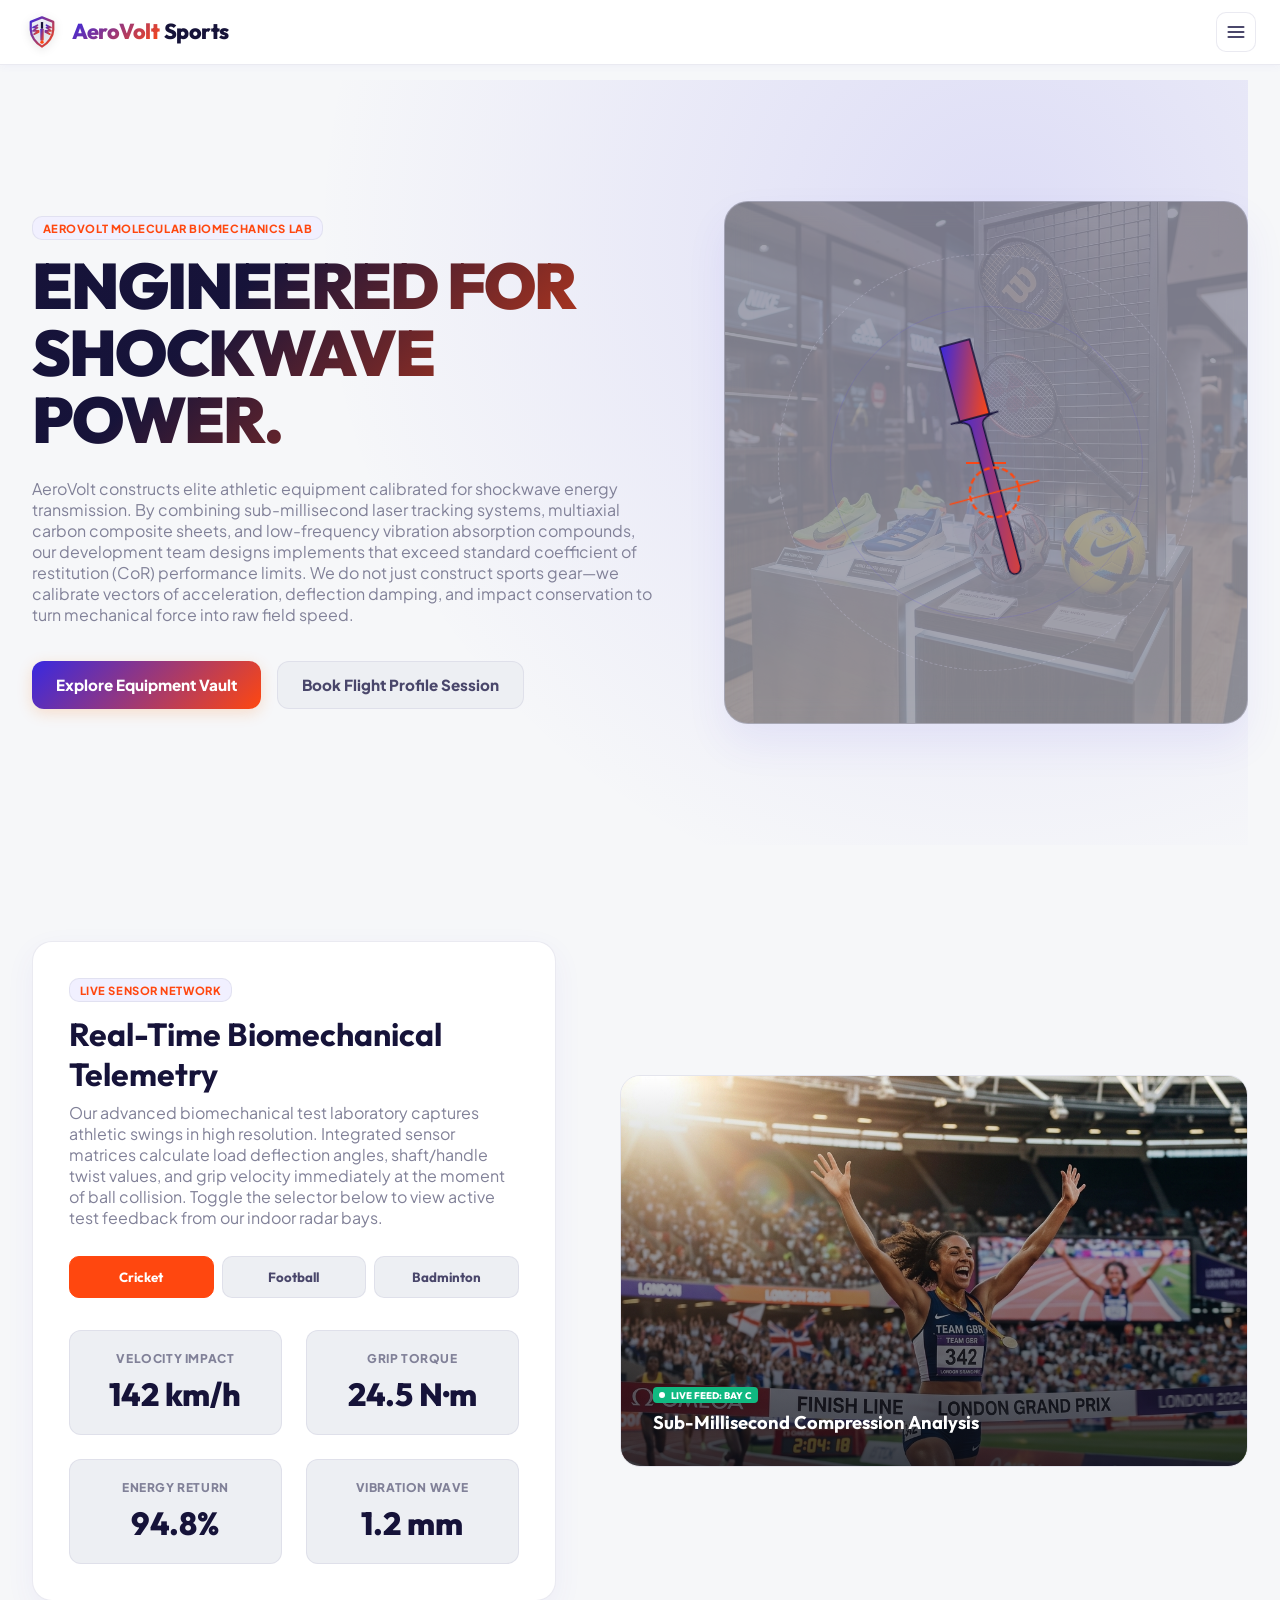
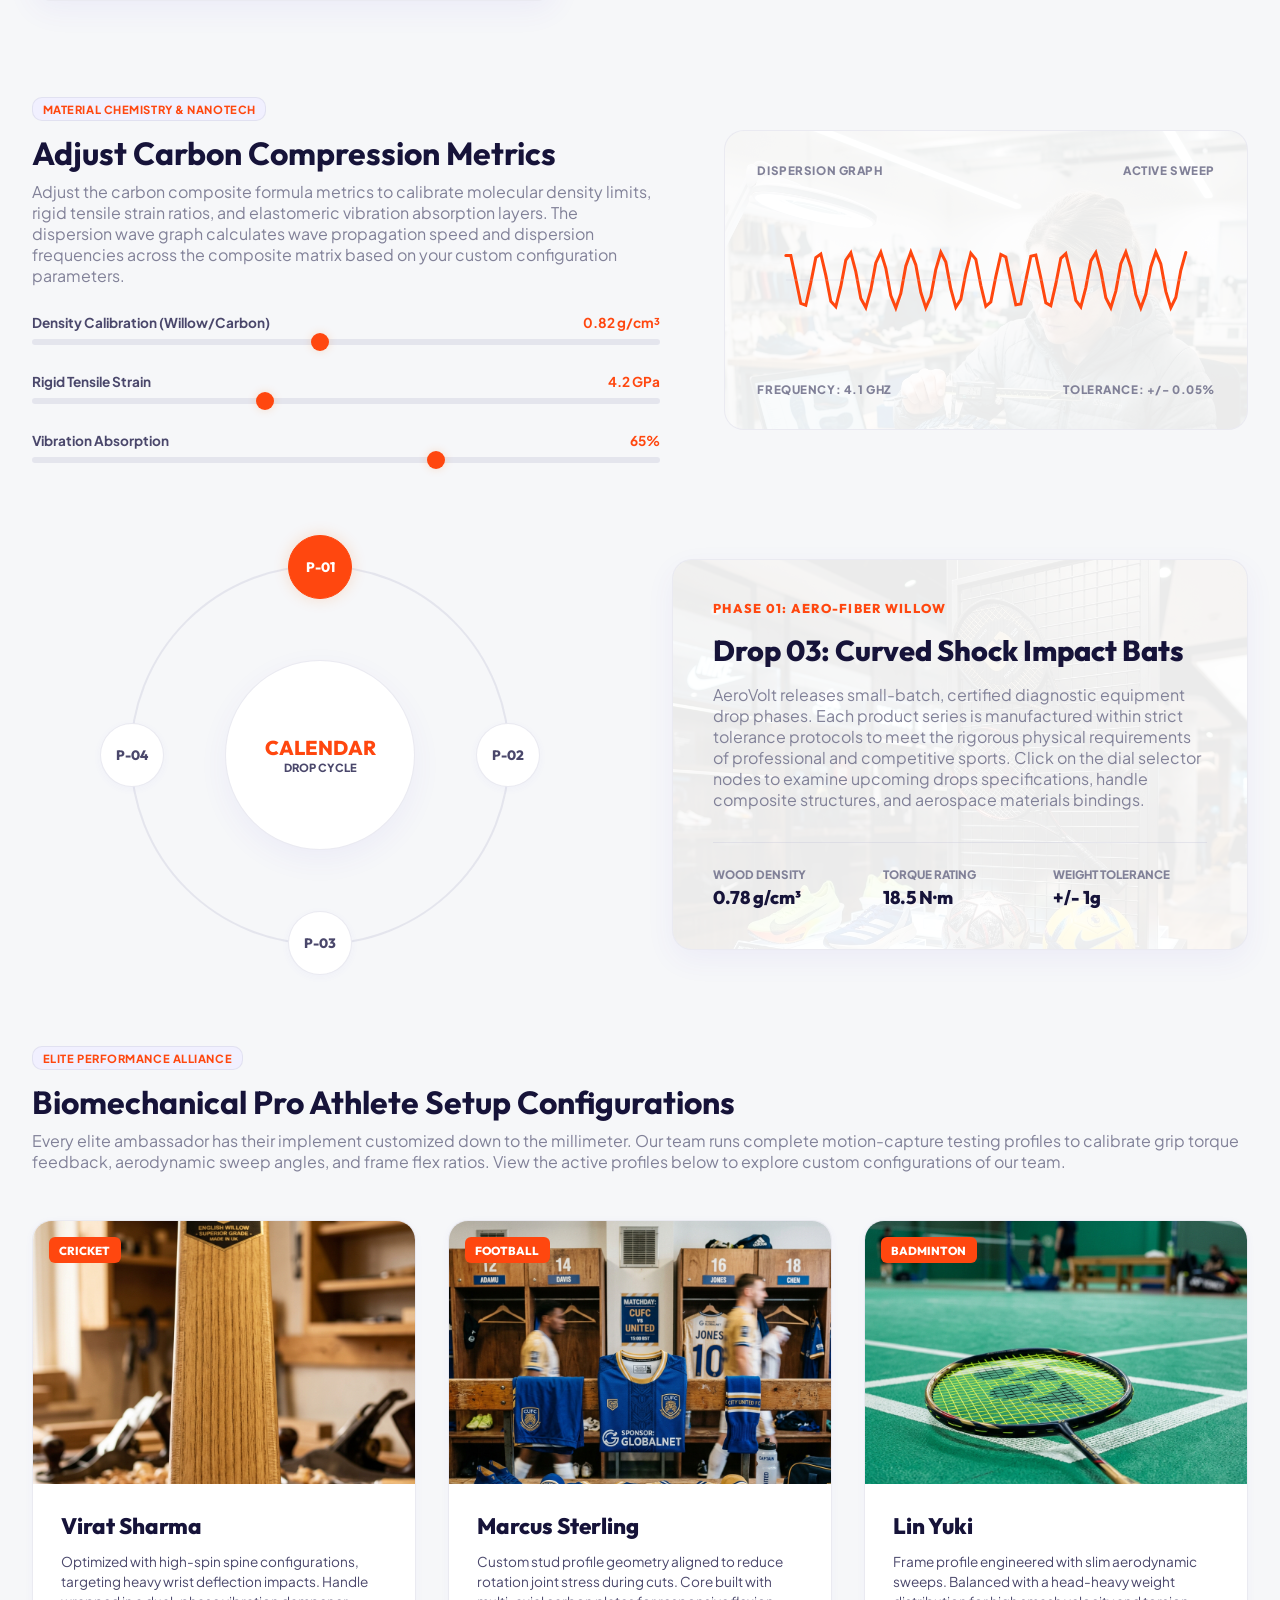
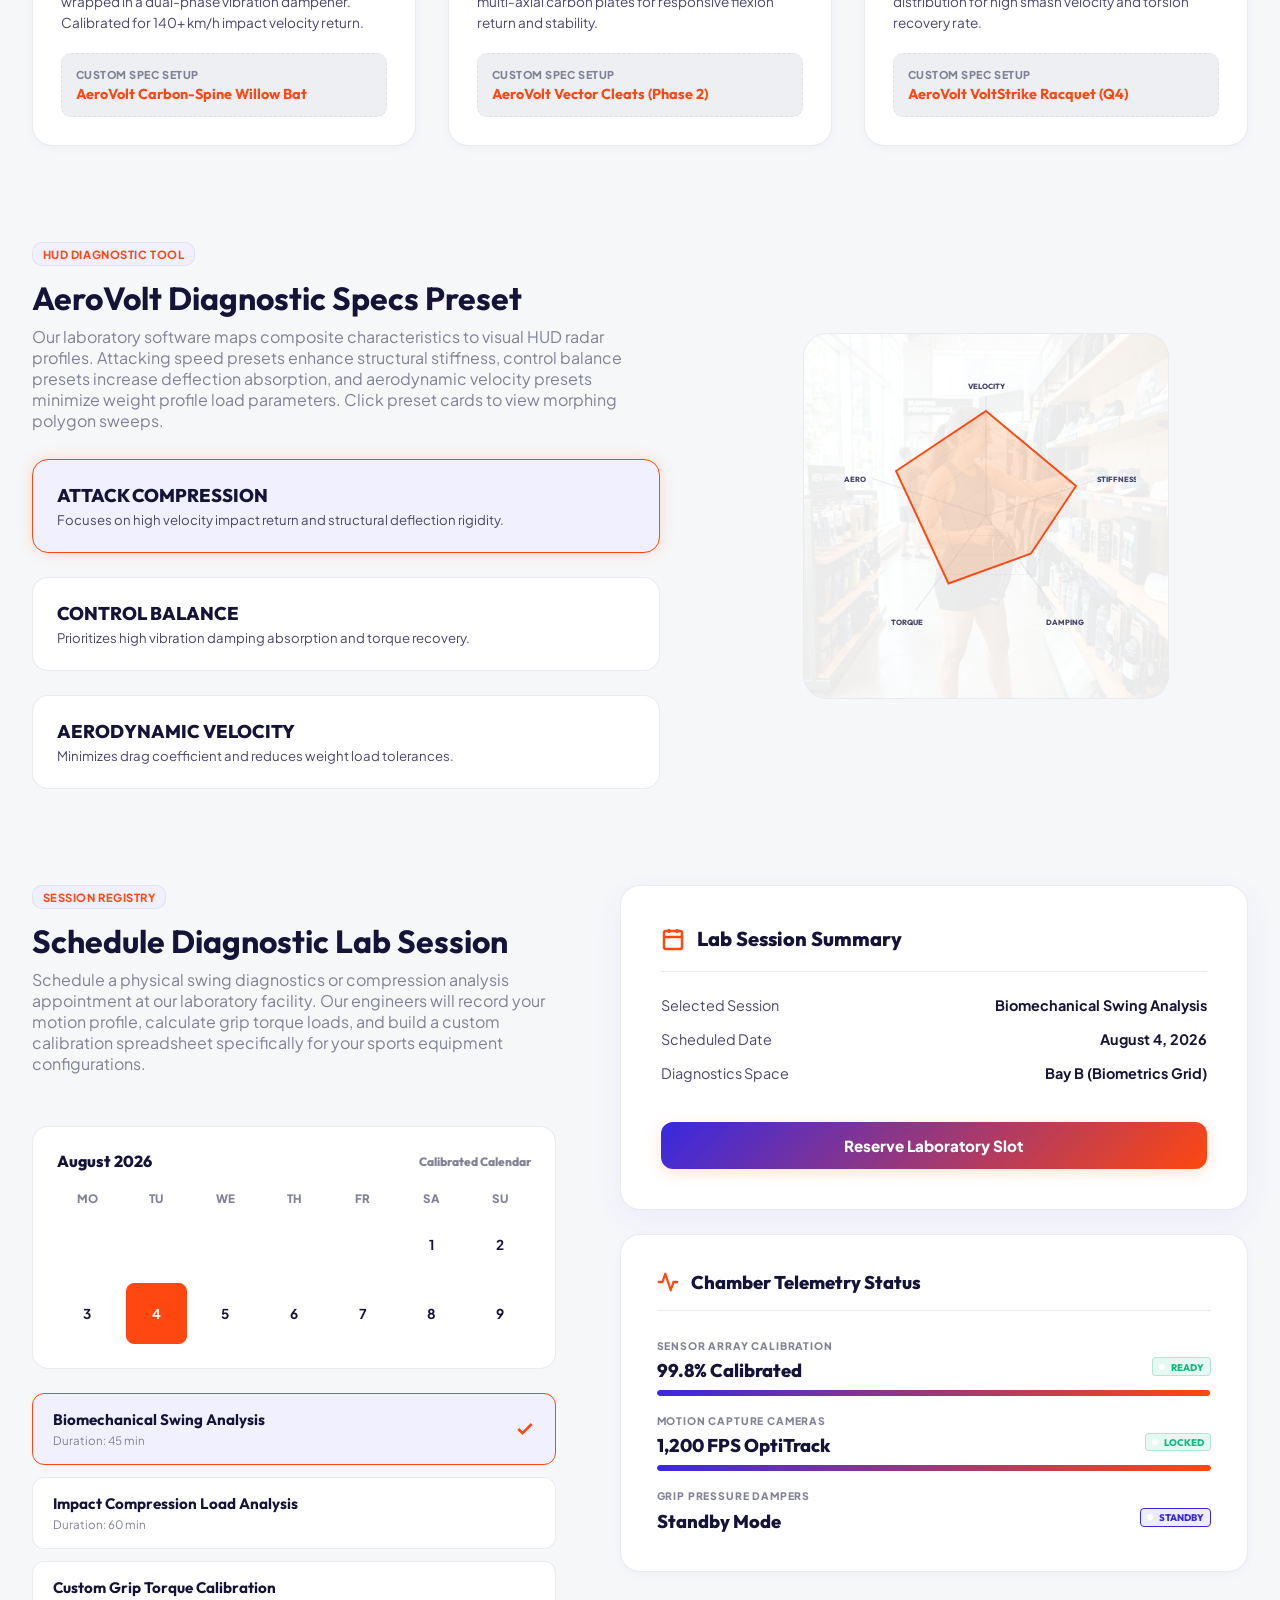
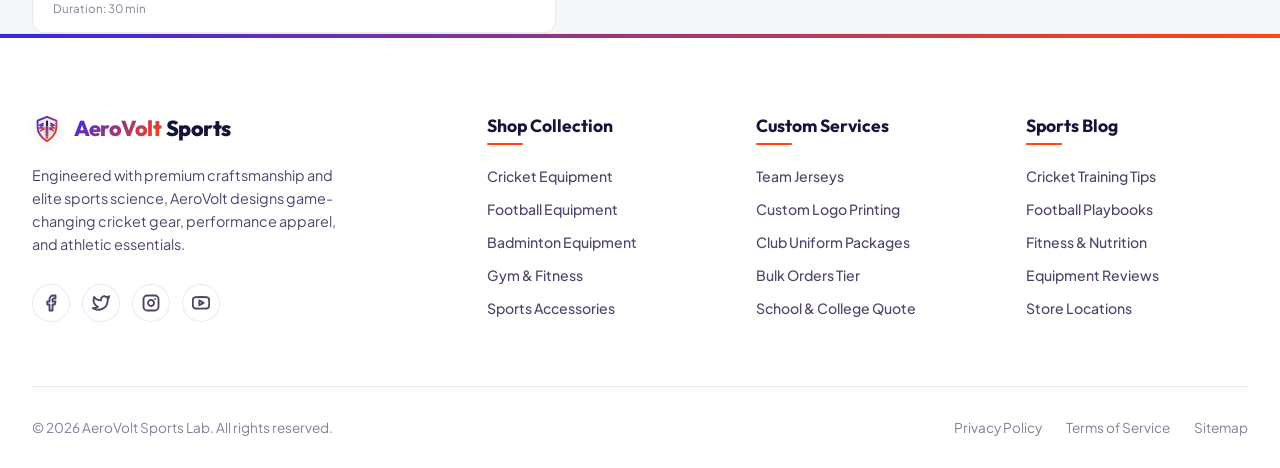
==== index.html @ 0d31127e "first commit" ====
<!DOCTYPE html>
<html lang="en" data-theme="light" dir="ltr">
<head>
    <meta charset="UTF-8">
    <meta name="viewport" content="width=device-width, initial-scale=1.0">
    <meta name="description" content="AeroVolt Sports Lab - Charge Your Game, Defy Your Limits. Premium sports equipment, customized apparel, and professional gear.">
    <title>AeroVolt Sports Lab - Premium Sports Shop</title>
    
    <!-- Google Fonts: Outfit (headings) & Plus Jakarta Sans (UI/Body) -->
    <link rel="preconnect" href="https://fonts.googleapis.com">
    <link rel="preconnect" href="https://fonts.gstatic.com" crossorigin>
    <link href="https://fonts.googleapis.com/css2?family=Outfit:wght@400;500;600;700;800&family=Plus+Jakarta+Sans:wght@300;400;500;600;700;800&display=swap" rel="stylesheet">
    
    <style>
        /* ----------------------------------------------------
           1. DESIGN SYSTEM & CSS VARIABLES
        ---------------------------------------------------- */
        :root[data-theme="light"] {
            --bg-page: hsl(220, 20%, 97%);
            --bg-navbar: hsla(220, 20%, 97%, 0.85);
            --bg-card: hsl(0, 0%, 100%);
            --bg-hover: hsl(245, 100%, 97%);
            --bg-dropdown: hsla(0, 0%, 100%, 0.92);
            --input-bg: hsl(220, 20%, 94%);
            
            --text-primary: hsl(245, 50%, 15%);
            --text-secondary: hsl(245, 20%, 35%);
            --text-muted: hsl(240, 10%, 55%);
            
            --primary: hsl(245, 75%, 52%);
            --primary-hover: hsl(245, 75%, 45%);
            --primary-glow: rgba(79, 70, 229, 0.15);
            
            --accent: hsl(14, 100%, 53%); /* Sunset Orange */
            --accent-glow: rgba(249, 115, 22, 0.2);
            
            --border: hsla(245, 20%, 80%, 0.35);
            --border-hover: hsla(245, 20%, 70%, 0.5);
            --shadow-sm: 0 2px 8px rgba(79, 70, 229, 0.04);
            --shadow-md: 0 10px 30px rgba(79, 70, 229, 0.06);
            --shadow-lg: 0 20px 40px rgba(79, 70, 229, 0.08);
            
            --glass-blur: 16px;
        }

        :root[data-theme="dark"] {
            --bg-page: hsl(240, 35%, 6%);
            --bg-navbar: hsla(240, 35%, 6%, 0.85);
            --bg-card: hsl(240, 25%, 11%);
            --bg-hover: hsl(245, 30%, 18%);
            --bg-dropdown: hsla(240, 25%, 11%, 0.92);
            --input-bg: hsl(240, 35%, 4%);
            
            --text-primary: hsl(210, 40%, 98%);
            --text-secondary: hsl(240, 15%, 80%);
            --text-muted: hsl(240, 10%, 65%);
            
            --primary: hsl(245, 90%, 65%);
            --primary-hover: hsl(245, 90%, 72%);
            --primary-glow: rgba(129, 140, 248, 0.25);
            
            --accent: hsl(14, 100%, 55%); /* Neon Sunset Orange */
            --accent-glow: rgba(249, 115, 22, 0.25);
            
            --border: hsla(245, 20%, 25%, 0.4);
            --border-hover: hsla(245, 20%, 35%, 0.5);
            --shadow-sm: 0 2px 8px rgba(0, 0, 0, 0.2);
            --shadow-md: 0 10px 30px rgba(0, 0, 0, 0.3);
            --shadow-lg: 0 20px 40px rgba(0, 0, 0, 0.4);
            
            --glass-blur: 16px;
        }

        /* Base Resets */
        *, *::before, *::after {
            box-sizing: border-box;
            margin: 0;
            padding: 0;
            transition: background-color 0.3s ease, border-color 0.3s ease, color 0.3s ease, box-shadow 0.3s ease;
        }

        body {
            font-family: 'Plus Jakarta Sans', sans-serif;
            background-color: var(--bg-page);
            color: var(--text-primary);
            min-height: 100vh;
            overflow-x: hidden;
            display: flex;
            flex-direction: column;
        }

        /* ----------------------------------------------------
           2. HEADER & NAVIGATION BAR
        ---------------------------------------------------- */
        .header {
            position: fixed;
            top: 0;
            inset-inline-start: 0;
            width: 100%;
            z-index: 1000;
            background-color: var(--bg-navbar);
            backdrop-filter: blur(var(--glass-blur));
            -webkit-backdrop-filter: blur(var(--glass-blur));
            border-bottom: 1px solid var(--border);
            box-shadow: var(--shadow-sm);
        }

        .nav-container {
            max-width: 1440px;
            margin: 0 auto;
            padding: 0.75rem 2rem;
            display: grid;
            grid-template-columns: 1fr auto 1fr;
            align-items: center;
            position: relative;
        }

        .logo-section {
            display: flex;
            align-items: center;
            gap: 0.75rem;
            text-decoration: none;
            flex-shrink: 0;
            justify-self: start;
            transition: transform 0.3s ease;
        }

        .logo-section:hover .logo-badge {
            transform: translateY(-2px) rotate(-3deg) scale(1.05);
            filter: drop-shadow(0 4px 12px var(--primary-glow));
        }

        .logo-section:hover .logo-title span.highlight {
            filter: brightness(1.1);
        }

        #main-navigation {
            justify-self: center;
        }

        .logo-badge {
            display: flex;
            align-items: center;
            justify-content: center;
            filter: drop-shadow(0 2px 4px rgba(0, 0, 0, 0.15));
            animation: bounce-slow 4s infinite ease-in-out;
        }

        .logo-text-wrapper {
            display: flex;
            flex-direction: column;
            align-items: flex-start;
        }

        .logo-title {
            font-family: 'Outfit', sans-serif;
            font-size: 1.35rem;
            font-weight: 800;
            color: var(--text-primary);
            line-height: 1.1;
            letter-spacing: -0.02em;
            display: flex;
            align-items: center;
            gap: 0.25rem;
        }

        .logo-title span.highlight {
            background: linear-gradient(135deg, var(--primary), var(--accent));
            -webkit-background-clip: text;
            -webkit-text-fill-color: transparent;
        }

        .logo-tagline {
            font-size: 0.65rem;
            font-weight: 700;
            color: var(--text-muted);
            text-transform: uppercase;
            letter-spacing: 0.08em;
            margin-top: 0.15rem;
        }

        /* Center Navigation Menu */
        .nav-menu {
            display: flex !important;
            align-items: center !important;
            gap: 0.15rem !important;
            list-style: none !important;
            margin: 0 !important;
            padding: 0 !important;
        }

        .nav-item {
            position: relative;
        }

        .nav-link {
            display: flex;
            align-items: center;
            gap: 0.35rem;
            font-size: 0.82rem;
            font-weight: 700;
            color: var(--text-secondary);
            text-decoration: none;
            padding: 0.4rem 0.55rem;
            border-radius: 8px;
            cursor: pointer;
            position: relative;
            white-space: nowrap;
        }

        .nav-link::after {
            content: '';
            position: absolute;
            bottom: 2px;
            left: 50%;
            width: 0;
            height: 2px;
            background: linear-gradient(90deg, var(--primary), var(--accent));
            transition: width 0.3s cubic-bezier(0.25, 0.8, 0.25, 1), left 0.3s cubic-bezier(0.25, 0.8, 0.25, 1);
            border-radius: 2px;
            pointer-events: none;
        }

        .nav-link:hover::after,
        .nav-item.active .nav-link::after {
            width: 70%;
            left: 15%;
        }

        .nav-link:hover, .nav-item.active .nav-link {
            color: var(--primary);
            background-color: var(--bg-hover);
        }

        .nav-link svg.arrow-icon {
            width: 12px;
            height: 12px;
            transition: transform 0.2s ease;
            stroke-width: 3px;
        }

        .nav-item:hover .nav-link svg.arrow-icon {
            transform: translateY(1px);
        }

        /* Dropdown Menus */
        .dropdown-menu {
            position: absolute;
            top: 100%;
            inset-inline-start: 0;
            margin-top: 0.5rem;
            background-color: var(--bg-dropdown);
            backdrop-filter: blur(12px);
            -webkit-backdrop-filter: blur(12px);
            border: 1px solid var(--border);
            border-radius: 12px;
            box-shadow: var(--shadow-md);
            min-width: 150px;
            opacity: 0;
            visibility: hidden;
            transform: translateY(10px) scale(0.98);
            transition: transform 0.25s cubic-bezier(0.16, 1, 0.3, 1), opacity 0.25s ease, visibility 0.25s ease;
            z-index: 100;
            overflow: hidden;
            padding: 0.4rem;
        }

        .dropdown-menu::before {
            content: '';
            position: absolute;
            top: 0;
            left: 0;
            width: 100%;
            height: 3px;
            background: linear-gradient(90deg, var(--primary), var(--accent));
            z-index: 2;
        }

        .nav-item:hover .dropdown-menu {
            opacity: 1;
            visibility: visible;
            transform: translateY(0) scale(1);
        }

        .dropdown-item {
            display: block;
            padding: 0.5rem 0.75rem;
            font-size: 0.85rem;
            font-weight: 600;
            color: var(--text-secondary);
            text-decoration: none;
            border-radius: 6px;
            transition: all 0.2s ease;
            white-space: nowrap;
        }

        .dropdown-item:hover {
            color: var(--primary);
            background-color: var(--bg-hover);
            transform: translateX(4px);
        }

        [dir="rtl"] .dropdown-item:hover {
            transform: translateX(-4px);
        }

        /* Right Actions Layout */
        .actions-section {
            display: flex;
            align-items: center;
            gap: 0.75rem;
            flex-shrink: 0;
            justify-self: end;
        }

        /* Utility Toggle Buttons */
        .action-btn {
            background: none;
            border: 1px solid var(--border);
            border-radius: 10px;
            color: var(--text-secondary);
            cursor: pointer;
            display: flex;
            align-items: center;
            justify-content: center;
            width: 40px;
            height: 40px;
            position: relative;
            overflow: hidden;
            font-family: inherit;
            font-size: 0.8rem;
            font-weight: 700;
        }

        .action-btn:hover {
            border-color: var(--border-hover);
            color: var(--primary);
            background-color: var(--bg-hover);
            transform: translateY(-1px);
        }

        .action-btn:active {
            transform: translateY(0);
        }

        /* Dark Mode Button Icon Switcher */
        .theme-toggle svg {
            width: 20px;
            height: 20px;
            position: absolute;
            transition: transform 0.5s cubic-bezier(0.34, 1.56, 0.64, 1), opacity 0.3s ease;
        }

        .theme-toggle .sun-icon {
            opacity: 1;
            transform: rotate(0deg) scale(1);
        }

        .theme-toggle .moon-icon {
            opacity: 0;
            transform: rotate(-90deg) scale(0);
        }

        :root[data-theme="dark"] .theme-toggle .sun-icon {
            opacity: 0;
            transform: rotate(90deg) scale(0);
        }

        :root[data-theme="dark"] .theme-toggle .moon-icon {
            opacity: 1;
            transform: rotate(0deg) scale(1);
        }

        /* RTL Toggle Button */
        .rtl-toggle svg {
            width: 20px;
            height: 20px;
            transition: transform 0.3s ease;
        }

        .rtl-toggle:hover svg {
            animation: swap-arrow-slide 0.6s ease-in-out infinite alternate;
        }

        [dir="rtl"] .rtl-toggle:hover svg {
            animation: swap-arrow-slide-rtl 0.6s ease-in-out infinite alternate;
        }

        @keyframes swap-arrow-slide {
            0% {
                transform: translateX(0);
            }
            100% {
                transform: translateX(3px);
            }
        }

        @keyframes swap-arrow-slide-rtl {
            0% {
                transform: translateX(0);
            }
            100% {
                transform: translateX(-3px);
            }
        }

        /* Login Button */
        .login-btn {
            display: flex;
            align-items: center;
            gap: 0.5rem;
            background: linear-gradient(135deg, var(--primary), hsl(245, 75%, 40%));
            color: #ffffff;
            border: none;
            padding: 0.6rem 1.35rem;
            border-radius: 10px;
            font-size: 0.88rem;
            font-weight: 700;
            cursor: pointer;
            box-shadow: 0 4px 12px var(--primary-glow);
            text-decoration: none;
        }

        .login-btn:hover {
            box-shadow: 0 6px 18px var(--primary-glow);
            transform: translateY(-1.5px);
            filter: brightness(1.08);
        }

        .login-btn:active {
            transform: translateY(0);
        }

        .login-btn svg {
            width: 16px;
            height: 16px;
            stroke-width: 2.5;
        }

        /* Mobile Hamburger & Menu */
        .hamburger {
            display: none;
            flex-direction: column;
            justify-content: space-between;
            width: 22px;
            height: 18px;
            background: none;
            border: none;
            cursor: pointer;
            padding: 0;
            z-index: 1100;
            position: relative;
        }

        .hamburger span {
            width: 100%;
            height: 2.5px;
            background-color: var(--text-primary);
            border-radius: 4px;
            transition: all 0.3s cubic-bezier(0.645, 0.045, 0.355, 1);
        }

        /* Hamburger active morphing to close X */
        .hamburger.active span:nth-child(1) {
            transform: translateY(8px) rotate(45deg);
        }

        .hamburger.active span:nth-child(2) {
            opacity: 0;
            transform: translateX(-20px);
        }

        .hamburger.active span:nth-child(3) {
            transform: translateY(-8px) rotate(-45deg);
        }

        /* Drawer Dark Overlay Backdrop */
        .drawer-overlay {
            position: fixed;
            top: 0;
            left: 0;
            width: 100%;
            height: 100vh;
            background-color: rgba(0, 0, 0, 0.4);
            z-index: 1040;
            opacity: 0;
            visibility: hidden;
            transition: opacity 0.3s ease, visibility 0.3s ease;
        }
        
        .drawer-overlay.active {
            opacity: 1;
            visibility: visible;
        }

        .drawer-actions-item-wrapper,
        .drawer-header-item {
            display: none;
        }

        /* ----------------------------------------------------
           3. MAIN CONTAINER / DEMO BODY
        ---------------------------------------------------- */
        .demo-body {
            margin-top: 80px; /* offset navbar height */
            flex-grow: 1;
            display: flex;
            flex-direction: column;
        }

        /* Hero Banner */
        .hero-section {
            position: relative;
            padding: 6rem 2rem 5rem 2rem;
            overflow: hidden;
            display: flex;
            align-items: center;
            justify-content: center;
            text-align: center;
            background: radial-gradient(circle at 10% 20%, var(--primary-glow) 0%, transparent 45%),
                        radial-gradient(circle at 90% 80%, var(--accent-glow) 0%, transparent 45%);
            border-bottom: 1px solid var(--border);
        }

        .hero-content {
            max-width: 800px;
            position: relative;
            z-index: 2;
        }

        .hero-badge {
            display: inline-flex;
            align-items: center;
            gap: 0.5rem;
            background-color: var(--bg-hover);
            border: 1px solid var(--border);
            padding: 0.4rem 1rem;
            border-radius: 100px;
            font-size: 0.8rem;
            font-weight: 700;
            color: var(--primary);
            margin-bottom: 1.5rem;
            box-shadow: var(--shadow-sm);
        }

        .hero-badge span.pulse-dot {
            width: 8px;
            height: 8px;
            background-color: var(--accent);
            border-radius: 50%;
            position: relative;
        }

        .hero-badge span.pulse-dot::after {
            content: '';
            position: absolute;
            width: 100%;
            height: 100%;
            background-color: inherit;
            border-radius: inherit;
            top: 0;
            left: 0;
            animation: pulse-ring 1.8s infinite;
        }

        .hero-title {
            font-family: 'Outfit', sans-serif;
            font-size: 3.5rem;
            font-weight: 800;
            line-height: 1.15;
            letter-spacing: -0.03em;
            margin-bottom: 1.5rem;
            color: var(--text-primary);
        }

        .hero-title span.glow-text {
            background: linear-gradient(135deg, var(--primary), var(--accent));
            -webkit-background-clip: text;
            -webkit-text-fill-color: transparent;
            position: relative;
        }

        .hero-tagline {
            font-size: 1.25rem;
            font-weight: 500;
            color: var(--text-secondary);
            margin-bottom: 2.5rem;
            line-height: 1.6;
        }

        .hero-buttons {
            display: flex;
            align-items: center;
            justify-content: center;
            gap: 1rem;
        }

        .hero-btn-primary {
            background-color: var(--primary);
            color: #ffffff;
            border: none;
            padding: 0.85rem 2rem;
            border-radius: 12px;
            font-size: 1rem;
            font-weight: 700;
            cursor: pointer;
            box-shadow: 0 6px 20px var(--primary-glow);
            text-decoration: none;
            display: inline-flex;
            align-items: center;
            gap: 0.5rem;
        }

        .hero-btn-primary:hover {
            transform: translateY(-2px);
            box-shadow: 0 8px 24px var(--primary-glow);
            filter: brightness(1.08);
        }

        .hero-btn-secondary {
            background-color: var(--bg-card);
            color: var(--text-secondary);
            border: 1px solid var(--border);
            padding: 0.85rem 2rem;
            border-radius: 12px;
            font-size: 1rem;
            font-weight: 700;
            cursor: pointer;
            text-decoration: none;
            display: inline-flex;
            align-items: center;
            gap: 0.5rem;
        }

        .hero-btn-secondary:hover {
            border-color: var(--border-hover);
            color: var(--primary);
            background-color: var(--bg-hover);
            transform: translateY(-2px);
        }

        /* Features Section */
        .features-section {
            max-width: 1200px;
            margin: 0 auto;
            padding: 4rem 2rem;
            width: 100%;
        }

        .section-header {
            text-align: center;
            margin-bottom: 3rem;
        }

        .section-title {
            font-family: 'Outfit', sans-serif;
            font-size: 2rem;
            font-weight: 700;
            color: var(--text-primary);
            margin-bottom: 0.5rem;
        }

        .section-desc {
            font-size: 1rem;
            color: var(--text-muted);
        }

        .grid-container {
            display: grid;
            grid-template-columns: repeat(auto-fit, minmax(320px, 1fr));
            gap: 2rem;
        }

        .card {
            background-color: var(--bg-card);
            border: 1px solid var(--border);
            border-radius: 16px;
            padding: 2rem;
            box-shadow: var(--shadow-sm);
            position: relative;
            overflow: hidden;
            display: flex;
            flex-direction: column;
            gap: 1rem;
            z-index: 1;
        }

        .card::before {
            content: '';
            position: absolute;
            top: 0;
            left: 0;
            width: 100%;
            height: 4px;
            background: linear-gradient(90deg, var(--primary), var(--accent));
            opacity: 0;
            transition: opacity 0.4s ease;
            z-index: 2;
        }

        .card::after {
            content: '';
            position: absolute;
            top: 0;
            right: 0;
            width: 160px;
            height: 160px;
            background: radial-gradient(circle, var(--accent-glow), transparent 70%);
            opacity: 0;
            transition: opacity 0.4s ease;
            z-index: -1;
            pointer-events: none;
        }

        .card:hover {
            transform: translateY(-6px);
            box-shadow: var(--shadow-md), 0 10px 20px rgba(79, 70, 229, 0.05);
            border-color: var(--border-hover);
        }

        .card:hover::before,
        .card:hover::after {
            opacity: 1;
        }

        .card-icon {
            font-size: 2.2rem;
            display: inline-flex;
            margin-bottom: 0.5rem;
        }

        .card-title {
            font-family: 'Outfit', sans-serif;
            font-size: 1.25rem;
            font-weight: 700;
            color: var(--text-primary);
        }

        .card-body {
            font-size: 0.925rem;
            color: var(--text-secondary);
            line-height: 1.6;
        }

        .card-link {
            color: var(--primary);
            font-weight: 700;
            text-decoration: none;
            font-size: 0.9rem;
            display: inline-flex;
            align-items: center;
            gap: 0.25rem;
            margin-top: auto;
        }

        .card-link:hover {
            color: var(--primary-hover);
        }

        .card-link svg {
            width: 14px;
            height: 14px;
            transition: transform 0.2s ease;
        }

        .card-link:hover svg {
            transform: translateX(3px);
        }
        
        [dir="rtl"] .card-link:hover svg {
            transform: translateX(-3px);
        }

        /* ----------------------------------------------------
           4. RESPONSIVE MEDIA QUERIES (COLLAPSE AT 1320PX)
        ---------------------------------------------------- */
        @media (max-width: 1320px) {
            .header {
                backdrop-filter: none !important;
                -webkit-backdrop-filter: none !important;
                background-color: var(--bg-card);
                z-index: 1060;
            }

            .nav-container {
                padding: 0.75rem 1.5rem;
                display: flex;
                justify-content: space-between;
            }

            /* Toggle desktop menu hiding, hamburger showing */
            .hamburger {
                display: flex;
            }

            .hamburger.active {
                display: none !important;
            }

            .nav-menu {
                position: fixed;
                top: 0;
                inset-inline-end: -320px;
                width: 320px;
                height: 100vh;
                background-color: var(--bg-card);
                border-inline-start: 1px solid var(--border);
                box-shadow: var(--shadow-lg);
                flex-direction: column;
                align-items: stretch;
                padding: 0;
                gap: 0;
                z-index: 1050;
                transition: inset-inline-end 0.4s cubic-bezier(0.16, 1, 0.3, 1), visibility 0.4s cubic-bezier(0.16, 1, 0.3, 1);
                visibility: hidden;
                display: flex;
                overflow-y: auto;
            }

            .nav-menu.active {
                inset-inline-end: 0;
                visibility: visible;
            }

            .drawer-header-item {
                display: block;
                width: 100%;
                border-bottom: 1px solid var(--border);
                margin-bottom: 1rem;
            }

            .drawer-header {
                display: flex;
                align-items: center;
                justify-content: space-between;
                padding: 1.25rem 1.5rem;
                background-color: var(--bg-card);
            }

            .drawer-close-btn {
                background: none;
                border: none;
                color: var(--text-secondary);
                cursor: pointer;
                display: flex;
                align-items: center;
                justify-content: center;
                width: 32px;
                height: 32px;
                transition: all 0.2s ease;
                padding: 0;
            }

            .drawer-close-btn:hover {
                color: var(--primary);
                transform: scale(1.1);
            }

            .drawer-close-btn svg {
                width: 24px;
                height: 24px;
            }

            .nav-item {
                width: 100%;
                padding: 0 1.5rem;
            }

            .nav-link {
                justify-content: space-between;
                width: 100%;
                padding: 0.85rem 0;
                font-size: 0.95rem;
                border-bottom: 1px solid hsla(215, 20%, 80%, 0.1);
            }

            /* Submenu in mobile view acts as accordion */
            .dropdown-menu {
                position: static;
                display: none;
                width: 100%;
                opacity: 1;
                visibility: visible;
                transform: none;
                box-shadow: none;
                border: none;
                background-color: var(--bg-hover);
                padding: 0.25rem 0.5rem 0.5rem 0.5rem;
                margin-top: 0.25rem;
            }

            /* Disable desktop floating borders and underlines on mobile drawer */
            .nav-link::after,
            .dropdown-menu::before {
                display: none !important;
            }

            .nav-item.mobile-open .dropdown-menu {
                display: block;
            }

            .nav-item.mobile-open .nav-link svg.arrow-icon {
                transform: rotate(180deg);
            }

            .dropdown-item {
                padding: 0.6rem 1rem;
            }

            .actions-section {
                gap: 0.5rem;
            }

            .actions-section .theme-toggle,
            .actions-section .rtl-toggle,
            .actions-section .login-btn {
                display: none;
            }

            .drawer-actions-item-wrapper {
                display: block;
                margin-top: auto;
                padding: 1.5rem;
            }

            .drawer-divider {
                height: 1px;
                background-color: var(--border);
                margin-bottom: 1.5rem;
                opacity: 0.5;
            }

            .drawer-actions {
                display: flex;
                flex-direction: column;
                gap: 1rem;
                width: 100%;
            }

            .drawer-toggles-row {
                display: flex;
                align-items: center;
                justify-content: space-between;
                gap: 0.75rem;
                width: 100%;
            }

            .drawer-toggles-row .action-btn {
                flex: 1 !important;
                height: 44px !important;
                border-radius: 10px !important;
                border: 1px solid var(--border) !important;
                background-color: var(--bg-card) !important;
                color: var(--text-secondary) !important;
                display: flex !important;
                align-items: center !important;
                justify-content: center !important;
                position: relative;
                cursor: pointer;
                transition: all 0.3s ease;
                width: auto !important;
            }

            .drawer-toggles-row .action-btn:hover {
                border-color: var(--primary);
                background-color: var(--bg-hover);
                color: var(--primary);
            }


            .drawer-login-btn {
                width: 100% !important;
                height: 46px !important;
                justify-content: center !important;
                background: linear-gradient(135deg, var(--accent), hsl(350, 90%, 55%)) !important;
                box-shadow: 0 4px 15px var(--accent-glow) !important;
                border-radius: 10px !important;
                font-size: 0.95rem !important;
                font-weight: 700 !important;
                color: #ffffff !important;
                border: none !important;
                display: flex !important;
                align-items: center !important;
                gap: 0.5rem !important;
                transition: all 0.3s ease;
            }

            .drawer-login-btn:hover {
                box-shadow: 0 6px 20px rgba(249, 115, 22, 0.4) !important;
                transform: translateY(-1px);
                filter: brightness(1.05);
            }


        }

        @media (max-width: 580px) {
            .logo-tagline {
                display: none;
            }

            .logo-title {
                font-size: 1.15rem;
            }

            .hero-title {
                font-size: 2.2rem;
            }

            .hero-tagline {
                font-size: 1rem;
            }

            .hero-buttons {
                flex-direction: column;
                width: 100%;
            }

            .hero-btn-primary, .hero-btn-secondary {
                width: 100%;
                justify-content: center;
            }
        }

        /* ----------------------------------------------------
           5. SYSTEM KEYFRAMES & UTILITIES
        ---------------------------------------------------- */
        @keyframes bounce-slow {
            0%, 100% {
                transform: translateY(0) rotate(0deg);
            }
            50% {
                transform: translateY(-4px) rotate(5deg);
            }
        }

        @keyframes pulse-ring {
            0% {
                transform: scale(0.8);
                opacity: 0.5;
            }
            100% {
                transform: scale(2.2);
                opacity: 0;
            }
        }

        /* ----------------------------------------------------
           6. FOOTER STYLING & RESPONSIVENESS
        ---------------------------------------------------- */
        .footer {
            background-color: var(--bg-card);
            border-top: 1px solid var(--border);
            padding: 5rem 2rem 2rem 2rem;
            position: relative;
            overflow: hidden;
            margin-top: auto;
        }

        .footer::before {
            content: '';
            position: absolute;
            top: 0;
            left: 0;
            width: 100%;
            height: 4px;
            background: linear-gradient(90deg, var(--primary), var(--accent));
            z-index: 2;
        }

        .footer-container {
            max-width: 1440px;
            margin: 0 auto;
            display: grid;
            grid-template-columns: 2.2fr 1.2fr 1.2fr 1.2fr;
            gap: 3rem;
            padding-bottom: 4rem;
        }

        .footer-col {
            display: flex;
            flex-direction: column;
            gap: 1.25rem;
            text-align: start;
        }

        .brand-col .brand-desc {
            font-size: 0.9rem;
            color: var(--text-secondary);
            line-height: 1.6;
            max-width: 320px;
        }

        .social-links {
            display: flex;
            align-items: center;
            gap: 0.75rem;
            margin-top: 0.5rem;
        }

        .social-icon {
            display: flex;
            align-items: center;
            justify-content: center;
            width: 38px;
            height: 38px;
            border-radius: 50%;
            border: 1px solid var(--border);
            color: var(--text-secondary);
            background-color: var(--bg-card);
            transition: all 0.3s cubic-bezier(0.4, 0, 0.2, 1);
            text-decoration: none;
        }

        .social-icon:hover {
            background: linear-gradient(135deg, var(--accent), hsl(350, 90%, 55%));
            color: #ffffff;
            border-color: transparent;
            transform: translateY(-3px);
            box-shadow: 0 4px 12px var(--accent-glow);
        }

        .social-icon svg {
            width: 18px;
            height: 18px;
        }

        .footer-title {
            font-family: 'Outfit', sans-serif;
            font-size: 1.1rem;
            font-weight: 700;
            color: var(--text-primary);
            position: relative;
            padding-bottom: 0.5rem;
        }

        .footer-title::after {
            content: '';
            position: absolute;
            bottom: 0;
            inset-inline-start: 0;
            width: 36px;
            height: 2px;
            background-color: var(--accent);
            border-radius: 2px;
        }

        .footer-links-list {
            list-style: none;
            display: flex;
            flex-direction: column;
            gap: 0.75rem;
        }

        .footer-link {
            color: var(--text-secondary);
            text-decoration: none;
            font-size: 0.88rem;
            font-weight: 500;
            transition: all 0.25s ease;
            display: inline-flex;
            align-items: center;
        }

        .footer-link:hover {
            color: var(--primary-hover);
            transform: translateX(4px);
        }

        [dir="rtl"] .footer-link:hover {
            transform: translateX(-4px);
        }

        .contact-info-item {
            display: inline-flex;
            align-items: flex-start;
            gap: 0.6rem;
            font-size: 0.88rem;
            color: var(--text-secondary);
            line-height: 1.5;
            text-align: start;
        }

        .contact-info-item svg.contact-icon-svg {
            width: 16px;
            height: 16px;
            color: var(--accent);
            flex-shrink: 0;
            margin-top: 0.15rem;
        }

        .footer-bottom {
            border-top: 1px solid var(--border);
            padding-top: 2rem;
        }

        .footer-bottom-container {
            max-width: 1440px;
            margin: 0 auto;
            display: flex;
            align-items: center;
            justify-content: space-between;
            flex-wrap: wrap;
            gap: 1rem;
        }

        .copyright-text {
            font-size: 0.85rem;
            color: var(--text-muted);
        }

        .footer-bottom-links {
            display: flex;
            align-items: center;
            gap: 1.5rem;
        }

        .footer-bottom-link {
            font-size: 0.85rem;
            color: var(--text-muted);
            text-decoration: none;
            transition: color 0.2s ease;
        }

        .footer-bottom-link:hover {
            color: var(--primary);
        }

                /* Responsive Footer Media Queries */
        @media (max-width: 1024px) {
            .footer-container {
                grid-template-columns: repeat(3, 1fr);
                gap: 2.5rem;
            }
            .brand-col {
                grid-column: span 3;
                text-align: center;
                align-items: center;
                margin-bottom: 1.5rem;
            }
            .brand-col .footer-desc {
                max-width: 600px;
                margin: 0.75rem auto 1.5rem auto;
            }
            .brand-col .social-links {
                justify-content: center;
            }
        }

        @media (max-width: 768px) {
            .footer {
                padding: 4rem 1.25rem 2rem 1.25rem;
            }
            .footer-container {
                grid-template-columns: 1fr;
                gap: 2.5rem;
            }
            .brand-col {
                grid-column: span 1;
                text-align: center;
                align-items: center;
                margin-bottom: 0;
            }
            .footer-col {
                text-align: center;
            }
            .footer-col ul {
                padding: 0;
            }
            .footer-col ul li {
                justify-content: center;
            }
            .footer-bottom-container {
                flex-direction: column;
                align-items: center;
                text-align: center;
                gap: 1rem;
            }
            .footer-bottom-links {
                justify-content: center;
                flex-wrap: wrap;
                gap: 1rem;
            }
        }

        .section-tag {
            display: inline-block;
            font-size: 0.7rem;
            font-weight: 750;
            color: var(--accent);
            text-transform: uppercase;
            letter-spacing: 0.05em;
            background-color: var(--bg-hover);
            border: 1px solid var(--border);
            padding: 0.25rem 0.6rem;
            border-radius: 10px;
            width: fit-content;
            margin-bottom: 0.75rem;
        }

        /* 1. Hero Hologram */
        .hero-hologram-sec {
            background: radial-gradient(circle at 80% 20%, var(--primary-glow), transparent 60%);
            display: flex;
            align-items: center;
            min-height: 85vh;
        }

        .hero-grid {
            max-width: 1440px;
            margin: 0 auto;
            display: grid;
            grid-template-columns: 1.2fr 1fr;
            gap: 4rem;
            align-items: center;
            width: 100%;
        }

        .hero-title-main {
            font-family: 'Outfit', sans-serif;
            font-size: 4rem;
            font-weight: 900;
            line-height: 1.05;
            letter-spacing: -0.03em;
            margin-bottom: 1.5rem;
            background: linear-gradient(135deg, var(--text-primary) 30%, var(--accent));
            -webkit-background-clip: text;
            -webkit-text-fill-color: transparent;
        }

        .hero-actions-row {
            display: flex;
            gap: 1rem;
            flex-wrap: wrap;
            margin-top: 2.25rem; /* space between text and buttons */
        }

        .btn-primary {
            background: linear-gradient(135deg, var(--primary), var(--accent));
            color: #ffffff;
            font-family: inherit;
            font-size: 0.95rem;
            font-weight: 800;
            border: none;
            border-radius: 12px;
            padding: 0.85rem 1.5rem;
            cursor: pointer;
            display: flex;
            align-items: center;
            justify-content: center;
            gap: 0.5rem;
            box-shadow: 0 4px 15px var(--accent-glow);
            text-decoration: none;
            transition: all 0.3s cubic-bezier(0.25, 0.8, 0.25, 1);
        }

        .btn-primary:hover {
            box-shadow: 0 8px 24px var(--accent-glow);
            transform: translateY(-1.5px);
            filter: brightness(1.05);
        }

        .btn-secondary {
            background-color: var(--input-bg);
            border: 1.5px solid var(--border);
            color: var(--text-secondary);
            font-family: inherit;
            font-size: 0.95rem;
            font-weight: 800;
            border-radius: 12px;
            padding: 0.85rem 1.5rem;
            cursor: pointer;
            text-decoration: none;
            display: flex;
            align-items: center;
            justify-content: center;
            gap: 0.5rem;
            transition: all 0.3s ease;
        }

        .btn-secondary:hover {
            border-color: var(--accent);
            color: var(--accent);
            transform: translateY(-1px);
        }

        .btn-primary {
            background: linear-gradient(135deg, var(--primary), var(--accent));
            color: #ffffff;
            font-family: inherit;
            font-size: 0.95rem;
            font-weight: 800;
            border: none;
            border-radius: 12px;
            padding: 0.85rem 1.5rem;
            cursor: pointer;
            display: flex;
            align-items: center;
            justify-content: center;
            gap: 0.5rem;
            box-shadow: 0 4px 15px var(--accent-glow);
            text-decoration: none;
            transition: all 0.3s cubic-bezier(0.25, 0.8, 0.25, 1);
        }

        .btn-primary:hover {
            box-shadow: 0 8px 24px var(--accent-glow);
            transform: translateY(-1.5px);
            filter: brightness(1.05);
        }

        .btn-secondary {
            background-color: var(--input-bg);
            border: 1.5px solid var(--border);
            color: var(--text-secondary);
            font-family: inherit;
            font-size: 0.95rem;
            font-weight: 800;
            border-radius: 12px;
            padding: 0.85rem 1.5rem;
            cursor: pointer;
            text-decoration: none;
            display: flex;
            align-items: center;
            justify-content: center;
            gap: 0.5rem;
            transition: all 0.3s ease;
        }

        .btn-secondary:hover {
            border-color: var(--accent);
            color: var(--accent);
            transform: translateY(-1px);
        }

        .btn-primary {
            background: linear-gradient(135deg, var(--primary), var(--accent));
            color: #ffffff;
            font-family: inherit;
            font-size: 0.95rem;
            font-weight: 800;
            border: none;
            border-radius: 12px;
            padding: 0.85rem 1.5rem;
            cursor: pointer;
            display: flex;
            align-items: center;
            justify-content: center;
            gap: 0.5rem;
            box-shadow: 0 4px 15px var(--accent-glow);
            text-decoration: none;
            transition: all 0.3s cubic-bezier(0.25, 0.8, 0.25, 1);
        }

        .btn-primary:hover {
            box-shadow: 0 8px 24px var(--accent-glow);
            transform: translateY(-1.5px);
            filter: brightness(1.05);
        }

        .btn-secondary {
            background-color: var(--input-bg);
            border: 1.5px solid var(--border);
            color: var(--text-secondary);
            font-family: inherit;
            font-size: 0.95rem;
            font-weight: 800;
            border-radius: 12px;
            padding: 0.85rem 1.5rem;
            cursor: pointer;
            text-decoration: none;
            display: flex;
            align-items: center;
            justify-content: center;
            gap: 0.5rem;
            transition: all 0.3s ease;
        }

        .btn-secondary:hover {
            border-color: var(--accent);
            color: var(--accent);
            transform: translateY(-1px);
        }

        .btn-primary {
            background: linear-gradient(135deg, var(--primary), var(--accent));
            color: #ffffff;
            font-family: inherit;
            font-size: 0.95rem;
            font-weight: 800;
            border: none;
            border-radius: 12px;
            padding: 0.85rem 1.5rem;
            cursor: pointer;
            display: flex;
            align-items: center;
            justify-content: center;
            gap: 0.5rem;
            box-shadow: 0 4px 15px var(--accent-glow);
            text-decoration: none;
            transition: all 0.3s cubic-bezier(0.25, 0.8, 0.25, 1);
        }

        .btn-primary:hover {
            box-shadow: 0 8px 24px var(--accent-glow);
            transform: translateY(-1.5px);
            filter: brightness(1.05);
        }

        .btn-secondary {
            background-color: var(--input-bg);
            border: 1.5px solid var(--border);
            color: var(--text-secondary);
            font-family: inherit;
            font-size: 0.95rem;
            font-weight: 800;
            border-radius: 12px;
            padding: 0.85rem 1.5rem;
            cursor: pointer;
            text-decoration: none;
            display: flex;
            align-items: center;
            justify-content: center;
            gap: 0.5rem;
            transition: all 0.3s ease;
        }

        .btn-secondary:hover {
            border-color: var(--accent);
            color: var(--accent);
            transform: translateY(-1px);
        }

        .btn-primary {
            background: linear-gradient(135deg, var(--primary), var(--accent));
            color: #ffffff;
            font-family: inherit;
            font-size: 0.95rem;
            font-weight: 800;
            border: none;
            border-radius: 12px;
            padding: 0.85rem 1.5rem;
            cursor: pointer;
            display: flex;
            align-items: center;
            justify-content: center;
            gap: 0.5rem;
            box-shadow: 0 4px 15px var(--accent-glow);
            text-decoration: none;
            transition: all 0.3s cubic-bezier(0.25, 0.8, 0.25, 1);
        }

        .btn-primary:hover {
            box-shadow: 0 8px 24px var(--accent-glow);
            transform: translateY(-1.5px);
            filter: brightness(1.05);
        }

        .btn-secondary {
            background-color: var(--input-bg);
            border: 1.5px solid var(--border);
            color: var(--text-secondary);
            font-family: inherit;
            font-size: 0.95rem;
            font-weight: 800;
            border-radius: 12px;
            padding: 0.85rem 1.5rem;
            cursor: pointer;
            text-decoration: none;
            display: flex;
            align-items: center;
            justify-content: center;
            gap: 0.5rem;
            transition: all 0.3s ease;
        }

        .btn-secondary:hover {
            border-color: var(--accent);
            color: var(--accent);
            transform: translateY(-1px);
        }

        .btn-primary {
            background: linear-gradient(135deg, var(--primary), var(--accent));
            color: #ffffff;
            font-family: inherit;
            font-size: 0.95rem;
            font-weight: 800;
            border: none;
            border-radius: 12px;
            padding: 0.85rem 1.5rem;
            cursor: pointer;
            display: flex;
            align-items: center;
            justify-content: center;
            gap: 0.5rem;
            box-shadow: 0 4px 15px var(--accent-glow);
            text-decoration: none;
            transition: all 0.3s cubic-bezier(0.25, 0.8, 0.25, 1);
        }

        .btn-primary:hover {
            box-shadow: 0 8px 24px var(--accent-glow);
            transform: translateY(-1.5px);
            filter: brightness(1.05);
        }

        .btn-secondary {
            background-color: var(--input-bg);
            border: 1.5px solid var(--border);
            color: var(--text-secondary);
            font-family: inherit;
            font-size: 0.95rem;
            font-weight: 800;
            border-radius: 12px;
            padding: 0.85rem 1.5rem;
            cursor: pointer;
            text-decoration: none;
            display: flex;
            align-items: center;
            justify-content: center;
            gap: 0.5rem;
            transition: all 0.3s ease;
        }

        .btn-secondary:hover {
            border-color: var(--accent);
            color: var(--accent);
            transform: translateY(-1px);
        }

        .btn-primary {
            background: linear-gradient(135deg, var(--primary), var(--accent));
            color: #ffffff;
            font-family: inherit;
            font-size: 0.95rem;
            font-weight: 800;
            border: none;
            border-radius: 12px;
            padding: 0.85rem 1.5rem;
            cursor: pointer;
            display: flex;
            align-items: center;
            justify-content: center;
            gap: 0.5rem;
            box-shadow: 0 4px 15px var(--accent-glow);
            text-decoration: none;
            transition: all 0.3s cubic-bezier(0.25, 0.8, 0.25, 1);
        }

        .btn-primary:hover {
            box-shadow: 0 8px 24px var(--accent-glow);
            transform: translateY(-1.5px);
            filter: brightness(1.05);
        }

        .btn-secondary {
            background-color: var(--input-bg);
            border: 1.5px solid var(--border);
            color: var(--text-secondary);
            font-family: inherit;
            font-size: 0.95rem;
            font-weight: 800;
            border-radius: 12px;
            padding: 0.85rem 1.5rem;
            cursor: pointer;
            text-decoration: none;
            display: flex;
            align-items: center;
            justify-content: center;
            gap: 0.5rem;
            transition: all 0.3s ease;
        }

        .btn-secondary:hover {
            border-color: var(--accent);
            color: var(--accent);
            transform: translateY(-1px);
        }

        .btn-primary {
            background: linear-gradient(135deg, var(--primary), var(--accent));
            color: #ffffff;
            font-family: inherit;
            font-size: 0.95rem;
            font-weight: 800;
            border: none;
            border-radius: 12px;
            padding: 0.85rem 1.5rem;
            cursor: pointer;
            display: flex;
            align-items: center;
            justify-content: center;
            gap: 0.5rem;
            box-shadow: 0 4px 15px var(--accent-glow);
            text-decoration: none;
            transition: all 0.3s cubic-bezier(0.25, 0.8, 0.25, 1);
        }

        .btn-primary:hover {
            box-shadow: 0 8px 24px var(--accent-glow);
            transform: translateY(-1.5px);
            filter: brightness(1.05);
        }

        .btn-secondary {
            background-color: var(--input-bg);
            border: 1.5px solid var(--border);
            color: var(--text-secondary);
            font-family: inherit;
            font-size: 0.95rem;
            font-weight: 800;
            border-radius: 12px;
            padding: 0.85rem 1.5rem;
            cursor: pointer;
            text-decoration: none;
            display: flex;
            align-items: center;
            justify-content: center;
            gap: 0.5rem;
            transition: all 0.3s ease;
        }

        .btn-secondary:hover {
            border-color: var(--accent);
            color: var(--accent);
            transform: translateY(-1px);
        }

        .btn-primary {
            background: linear-gradient(135deg, var(--primary), var(--accent));
            color: #ffffff;
            font-family: inherit;
            font-size: 0.95rem;
            font-weight: 800;
            border: none;
            border-radius: 12px;
            padding: 0.85rem 1.5rem;
            cursor: pointer;
            display: flex;
            align-items: center;
            justify-content: center;
            gap: 0.5rem;
            box-shadow: 0 4px 15px var(--accent-glow);
            text-decoration: none;
            transition: all 0.3s cubic-bezier(0.25, 0.8, 0.25, 1);
        }

        .btn-primary:hover {
            box-shadow: 0 8px 24px var(--accent-glow);
            transform: translateY(-1.5px);
            filter: brightness(1.05);
        }

        .btn-secondary {
            background-color: var(--input-bg);
            border: 1.5px solid var(--border);
            color: var(--text-secondary);
            font-family: inherit;
            font-size: 0.95rem;
            font-weight: 800;
            border-radius: 12px;
            padding: 0.85rem 1.5rem;
            cursor: pointer;
            text-decoration: none;
            display: flex;
            align-items: center;
            justify-content: center;
            gap: 0.5rem;
            transition: all 0.3s ease;
        }

        .btn-secondary:hover {
            border-color: var(--accent);
            color: var(--accent);
            transform: translateY(-1px);
        }

        .btn-primary {
            background: linear-gradient(135deg, var(--primary), var(--accent));
            color: #ffffff;
            font-family: inherit;
            font-size: 0.95rem;
            font-weight: 800;
            border: none;
            border-radius: 12px;
            padding: 0.85rem 1.5rem;
            cursor: pointer;
            display: flex;
            align-items: center;
            justify-content: center;
            gap: 0.5rem;
            box-shadow: 0 4px 15px var(--accent-glow);
            text-decoration: none;
            transition: all 0.3s cubic-bezier(0.25, 0.8, 0.25, 1);
        }

        .btn-primary:hover {
            box-shadow: 0 8px 24px var(--accent-glow);
            transform: translateY(-1.5px);
            filter: brightness(1.05);
        }

        .btn-secondary {
            background-color: var(--input-bg);
            border: 1.5px solid var(--border);
            color: var(--text-secondary);
            font-family: inherit;
            font-size: 0.95rem;
            font-weight: 800;
            border-radius: 12px;
            padding: 0.85rem 1.5rem;
            cursor: pointer;
            text-decoration: none;
            display: flex;
            align-items: center;
            justify-content: center;
            gap: 0.5rem;
            transition: all 0.3s ease;
        }

        .btn-secondary:hover {
            border-color: var(--accent);
            color: var(--accent);
            transform: translateY(-1px);
        }

        .btn-primary {
            background: linear-gradient(135deg, var(--primary), var(--accent));
            color: #ffffff;
            font-family: inherit;
            font-size: 0.95rem;
            font-weight: 800;
            border: none;
            border-radius: 12px;
            padding: 0.85rem 1.5rem;
            cursor: pointer;
            display: flex;
            align-items: center;
            justify-content: center;
            gap: 0.5rem;
            box-shadow: 0 4px 15px var(--accent-glow);
            text-decoration: none;
            transition: all 0.3s cubic-bezier(0.25, 0.8, 0.25, 1);
        }

        .btn-primary:hover {
            box-shadow: 0 8px 24px var(--accent-glow);
            transform: translateY(-1.5px);
            filter: brightness(1.05);
        }

        .btn-secondary {
            background-color: var(--input-bg);
            border: 1.5px solid var(--border);
            color: var(--text-secondary);
            font-family: inherit;
            font-size: 0.95rem;
            font-weight: 800;
            border-radius: 12px;
            padding: 0.85rem 1.5rem;
            cursor: pointer;
            text-decoration: none;
            display: flex;
            align-items: center;
            justify-content: center;
            gap: 0.5rem;
            transition: all 0.3s ease;
        }

        .btn-secondary:hover {
            border-color: var(--accent);
            color: var(--accent);
            transform: translateY(-1px);
        }

        .btn-primary {
            background: linear-gradient(135deg, var(--primary), var(--accent));
            color: #ffffff;
            font-family: inherit;
            font-size: 0.95rem;
            font-weight: 800;
            border: none;
            border-radius: 12px;
            padding: 0.85rem 1.5rem;
            cursor: pointer;
            display: flex;
            align-items: center;
            justify-content: center;
            gap: 0.5rem;
            box-shadow: 0 4px 15px var(--accent-glow);
            text-decoration: none;
            transition: all 0.3s cubic-bezier(0.25, 0.8, 0.25, 1);
        }

        .btn-primary:hover {
            box-shadow: 0 8px 24px var(--accent-glow);
            transform: translateY(-1.5px);
            filter: brightness(1.05);
        }

        .btn-secondary {
            background-color: var(--input-bg);
            border: 1.5px solid var(--border);
            color: var(--text-secondary);
            font-family: inherit;
            font-size: 0.95rem;
            font-weight: 800;
            border-radius: 12px;
            padding: 0.85rem 1.5rem;
            cursor: pointer;
            text-decoration: none;
            display: flex;
            align-items: center;
            justify-content: center;
            gap: 0.5rem;
            transition: all 0.3s ease;
        }

        .btn-secondary:hover {
            border-color: var(--accent);
            color: var(--accent);
            transform: translateY(-1px);
        }

        .btn-primary {
            background: linear-gradient(135deg, var(--primary), var(--accent));
            color: #ffffff;
            font-family: inherit;
            font-size: 0.95rem;
            font-weight: 800;
            border: none;
            border-radius: 12px;
            padding: 0.85rem 1.5rem;
            cursor: pointer;
            display: flex;
            align-items: center;
            justify-content: center;
            gap: 0.5rem;
            box-shadow: 0 4px 15px var(--accent-glow);
            text-decoration: none;
            transition: all 0.3s cubic-bezier(0.25, 0.8, 0.25, 1);
        }

        .btn-primary:hover {
            box-shadow: 0 8px 24px var(--accent-glow);
            transform: translateY(-1.5px);
            filter: brightness(1.05);
        }

        .btn-secondary {
            background-color: var(--input-bg);
            border: 1.5px solid var(--border);
            color: var(--text-secondary);
            font-family: inherit;
            font-size: 0.95rem;
            font-weight: 800;
            border-radius: 12px;
            padding: 0.85rem 1.5rem;
            cursor: pointer;
            text-decoration: none;
            display: flex;
            align-items: center;
            justify-content: center;
            gap: 0.5rem;
            transition: all 0.3s ease;
        }

        .btn-secondary:hover {
            border-color: var(--accent);
            color: var(--accent);
            transform: translateY(-1px);
        }

        .btn-primary {
            background: linear-gradient(135deg, var(--primary), var(--accent));
            color: #ffffff;
            font-family: inherit;
            font-size: 0.95rem;
            font-weight: 800;
            border: none;
            border-radius: 12px;
            padding: 0.85rem 1.5rem;
            cursor: pointer;
            display: flex;
            align-items: center;
            justify-content: center;
            gap: 0.5rem;
            box-shadow: 0 4px 15px var(--accent-glow);
            text-decoration: none;
            transition: all 0.3s cubic-bezier(0.25, 0.8, 0.25, 1);
        }

        .btn-primary:hover {
            box-shadow: 0 8px 24px var(--accent-glow);
            transform: translateY(-1.5px);
            filter: brightness(1.05);
        }

        .btn-secondary {
            background-color: var(--input-bg);
            border: 1.5px solid var(--border);
            color: var(--text-secondary);
            font-family: inherit;
            font-size: 0.95rem;
            font-weight: 800;
            border-radius: 12px;
            padding: 0.85rem 1.5rem;
            cursor: pointer;
            text-decoration: none;
            display: flex;
            align-items: center;
            justify-content: center;
            gap: 0.5rem;
            transition: all 0.3s ease;
        }

        .btn-secondary:hover {
            border-color: var(--accent);
            color: var(--accent);
            transform: translateY(-1px);
        }

        .btn-primary {
            background: linear-gradient(135deg, var(--primary), var(--accent));
            color: #ffffff;
            font-family: inherit;
            font-size: 0.95rem;
            font-weight: 800;
            border: none;
            border-radius: 12px;
            padding: 0.85rem 1.5rem;
            cursor: pointer;
            display: flex;
            align-items: center;
            justify-content: center;
            gap: 0.5rem;
            box-shadow: 0 4px 15px var(--accent-glow);
            text-decoration: none;
            transition: all 0.3s cubic-bezier(0.25, 0.8, 0.25, 1);
        }

        .btn-primary:hover {
            box-shadow: 0 8px 24px var(--accent-glow);
            transform: translateY(-1.5px);
            filter: brightness(1.05);
        }

        .btn-secondary {
            background-color: var(--input-bg);
            border: 1.5px solid var(--border);
            color: var(--text-secondary);
            font-family: inherit;
            font-size: 0.95rem;
            font-weight: 800;
            border-radius: 12px;
            padding: 0.85rem 1.5rem;
            cursor: pointer;
            text-decoration: none;
            display: flex;
            align-items: center;
            justify-content: center;
            gap: 0.5rem;
            transition: all 0.3s ease;
        }

        .btn-secondary:hover {
            border-color: var(--accent);
            color: var(--accent);
            transform: translateY(-1px);
        }

        .btn-primary {
            background: linear-gradient(135deg, var(--primary), var(--accent));
            color: #ffffff;
            font-family: inherit;
            font-size: 0.95rem;
            font-weight: 800;
            border: none;
            border-radius: 12px;
            padding: 0.85rem 1.5rem;
            cursor: pointer;
            display: flex;
            align-items: center;
            justify-content: center;
            gap: 0.5rem;
            box-shadow: 0 4px 15px var(--accent-glow);
            text-decoration: none;
            transition: all 0.3s cubic-bezier(0.25, 0.8, 0.25, 1);
        }

        .btn-primary:hover {
            box-shadow: 0 8px 24px var(--accent-glow);
            transform: translateY(-1.5px);
            filter: brightness(1.05);
        }

        .btn-secondary {
            background-color: var(--input-bg);
            border: 1.5px solid var(--border);
            color: var(--text-secondary);
            font-family: inherit;
            font-size: 0.95rem;
            font-weight: 800;
            border-radius: 12px;
            padding: 0.85rem 1.5rem;
            cursor: pointer;
            text-decoration: none;
            display: flex;
            align-items: center;
            justify-content: center;
            gap: 0.5rem;
            transition: all 0.3s ease;
        }

        .btn-secondary:hover {
            border-color: var(--accent);
            color: var(--accent);
            transform: translateY(-1px);
        }

        .btn-primary {
            background: linear-gradient(135deg, var(--primary), var(--accent));
            color: #ffffff;
            font-family: inherit;
            font-size: 0.95rem;
            font-weight: 800;
            border: none;
            border-radius: 12px;
            padding: 0.85rem 1.5rem;
            cursor: pointer;
            display: flex;
            align-items: center;
            justify-content: center;
            gap: 0.5rem;
            box-shadow: 0 4px 15px var(--accent-glow);
            text-decoration: none;
            transition: all 0.3s cubic-bezier(0.25, 0.8, 0.25, 1);
        }

        .btn-primary:hover {
            box-shadow: 0 8px 24px var(--accent-glow);
            transform: translateY(-1.5px);
            filter: brightness(1.05);
        }

        .btn-secondary {
            background-color: var(--input-bg);
            border: 1.5px solid var(--border);
            color: var(--text-secondary);
            font-family: inherit;
            font-size: 0.95rem;
            font-weight: 800;
            border-radius: 12px;
            padding: 0.85rem 1.5rem;
            cursor: pointer;
            text-decoration: none;
            display: flex;
            align-items: center;
            justify-content: center;
            gap: 0.5rem;
            transition: all 0.3s ease;
        }

        .btn-secondary:hover {
            border-color: var(--accent);
            color: var(--accent);
            transform: translateY(-1px);
        }

        .btn-primary {
            background: linear-gradient(135deg, var(--primary), var(--accent));
            color: #ffffff;
            font-family: inherit;
            font-size: 0.95rem;
            font-weight: 800;
            border: none;
            border-radius: 12px;
            padding: 0.85rem 1.5rem;
            cursor: pointer;
            display: flex;
            align-items: center;
            justify-content: center;
            gap: 0.5rem;
            box-shadow: 0 4px 15px var(--accent-glow);
            text-decoration: none;
            transition: all 0.3s cubic-bezier(0.25, 0.8, 0.25, 1);
        }

        .btn-primary:hover {
            box-shadow: 0 8px 24px var(--accent-glow);
            transform: translateY(-1.5px);
            filter: brightness(1.05);
        }

        .btn-secondary {
            background-color: var(--input-bg);
            border: 1.5px solid var(--border);
            color: var(--text-secondary);
            font-family: inherit;
            font-size: 0.95rem;
            font-weight: 800;
            border-radius: 12px;
            padding: 0.85rem 1.5rem;
            cursor: pointer;
            text-decoration: none;
            display: flex;
            align-items: center;
            justify-content: center;
            gap: 0.5rem;
            transition: all 0.3s ease;
        }

        .btn-secondary:hover {
            border-color: var(--accent);
            color: var(--accent);
            transform: translateY(-1px);
        }

        .btn-primary {
            background: linear-gradient(135deg, var(--primary), var(--accent));
            color: #ffffff;
            font-family: inherit;
            font-size: 0.95rem;
            font-weight: 800;
            border: none;
            border-radius: 12px;
            padding: 0.85rem 1.5rem;
            cursor: pointer;
            display: flex;
            align-items: center;
            justify-content: center;
            gap: 0.5rem;
            box-shadow: 0 4px 15px var(--accent-glow);
            text-decoration: none;
            transition: all 0.3s cubic-bezier(0.25, 0.8, 0.25, 1);
        }

        .btn-primary:hover {
            box-shadow: 0 8px 24px var(--accent-glow);
            transform: translateY(-1.5px);
            filter: brightness(1.05);
        }

        .btn-secondary {
            background-color: var(--input-bg);
            border: 1.5px solid var(--border);
            color: var(--text-secondary);
            font-family: inherit;
            font-size: 0.95rem;
            font-weight: 800;
            border-radius: 12px;
            padding: 0.85rem 1.5rem;
            cursor: pointer;
            text-decoration: none;
            display: flex;
            align-items: center;
            justify-content: center;
            gap: 0.5rem;
            transition: all 0.3s ease;
        }

        .btn-secondary:hover {
            border-color: var(--accent);
            color: var(--accent);
            transform: translateY(-1px);
        }

        .btn-primary {
            background: linear-gradient(135deg, var(--primary), var(--accent));
            color: #ffffff;
            font-family: inherit;
            font-size: 0.95rem;
            font-weight: 800;
            border: none;
            border-radius: 12px;
            padding: 0.85rem 1.5rem;
            cursor: pointer;
            display: flex;
            align-items: center;
            justify-content: center;
            gap: 0.5rem;
            box-shadow: 0 4px 15px var(--accent-glow);
            text-decoration: none;
            transition: all 0.3s cubic-bezier(0.25, 0.8, 0.25, 1);
        }

        .btn-primary:hover {
            box-shadow: 0 8px 24px var(--accent-glow);
            transform: translateY(-1.5px);
            filter: brightness(1.05);
        }

        .btn-secondary {
            background-color: var(--input-bg);
            border: 1.5px solid var(--border);
            color: var(--text-secondary);
            font-family: inherit;
            font-size: 0.95rem;
            font-weight: 800;
            border-radius: 12px;
            padding: 0.85rem 1.5rem;
            cursor: pointer;
            text-decoration: none;
            display: flex;
            align-items: center;
            justify-content: center;
            gap: 0.5rem;
            transition: all 0.3s ease;
        }

        .btn-secondary:hover {
            border-color: var(--accent);
            color: var(--accent);
            transform: translateY(-1px);
        }

        .btn-primary {
            background: linear-gradient(135deg, var(--primary), var(--accent));
            color: #ffffff;
            font-family: inherit;
            font-size: 0.95rem;
            font-weight: 800;
            border: none;
            border-radius: 12px;
            padding: 0.85rem 1.5rem;
            cursor: pointer;
            display: flex;
            align-items: center;
            justify-content: center;
            gap: 0.5rem;
            box-shadow: 0 4px 15px var(--accent-glow);
            text-decoration: none;
            transition: all 0.3s cubic-bezier(0.25, 0.8, 0.25, 1);
        }

        .btn-primary:hover {
            box-shadow: 0 8px 24px var(--accent-glow);
            transform: translateY(-1.5px);
            filter: brightness(1.05);
        }

        .btn-secondary {
            background-color: var(--input-bg);
            border: 1.5px solid var(--border);
            color: var(--text-secondary);
            font-family: inherit;
            font-size: 0.95rem;
            font-weight: 800;
            border-radius: 12px;
            padding: 0.85rem 1.5rem;
            cursor: pointer;
            text-decoration: none;
            display: flex;
            align-items: center;
            justify-content: center;
            gap: 0.5rem;
            transition: all 0.3s ease;
        }

        .btn-secondary:hover {
            border-color: var(--accent);
            color: var(--accent);
            transform: translateY(-1px);
        }

        .btn-primary {
            background: linear-gradient(135deg, var(--primary), var(--accent));
            color: #ffffff;
            font-family: inherit;
            font-size: 0.95rem;
            font-weight: 800;
            border: none;
            border-radius: 12px;
            padding: 0.85rem 1.5rem;
            cursor: pointer;
            display: flex;
            align-items: center;
            justify-content: center;
            gap: 0.5rem;
            box-shadow: 0 4px 15px var(--accent-glow);
            text-decoration: none;
            transition: all 0.3s cubic-bezier(0.25, 0.8, 0.25, 1);
        }

        .btn-primary:hover {
            box-shadow: 0 8px 24px var(--accent-glow);
            transform: translateY(-1.5px);
            filter: brightness(1.05);
        }

        .btn-secondary {
            background-color: var(--input-bg);
            border: 1.5px solid var(--border);
            color: var(--text-secondary);
            font-family: inherit;
            font-size: 0.95rem;
            font-weight: 800;
            border-radius: 12px;
            padding: 0.85rem 1.5rem;
            cursor: pointer;
            text-decoration: none;
            display: flex;
            align-items: center;
            justify-content: center;
            gap: 0.5rem;
            transition: all 0.3s ease;
        }

        .btn-secondary:hover {
            border-color: var(--accent);
            color: var(--accent);
            transform: translateY(-1px);
        }

        .btn-primary {
            background: linear-gradient(135deg, var(--primary), var(--accent));
            color: #ffffff;
            font-family: inherit;
            font-size: 0.95rem;
            font-weight: 800;
            border: none;
            border-radius: 12px;
            padding: 0.85rem 1.5rem;
            cursor: pointer;
            display: flex;
            align-items: center;
            justify-content: center;
            gap: 0.5rem;
            box-shadow: 0 4px 15px var(--accent-glow);
            text-decoration: none;
            transition: all 0.3s cubic-bezier(0.25, 0.8, 0.25, 1);
        }

        .btn-primary:hover {
            box-shadow: 0 8px 24px var(--accent-glow);
            transform: translateY(-1.5px);
            filter: brightness(1.05);
        }

        .btn-secondary {
            background-color: var(--input-bg);
            border: 1.5px solid var(--border);
            color: var(--text-secondary);
            font-family: inherit;
            font-size: 0.95rem;
            font-weight: 800;
            border-radius: 12px;
            padding: 0.85rem 1.5rem;
            cursor: pointer;
            text-decoration: none;
            display: flex;
            align-items: center;
            justify-content: center;
            gap: 0.5rem;
            transition: all 0.3s ease;
        }

        .btn-secondary:hover {
            border-color: var(--accent);
            color: var(--accent);
            transform: translateY(-1px);
        }

        .btn-primary {
            background: linear-gradient(135deg, var(--primary), var(--accent));
            color: #ffffff;
            font-family: inherit;
            font-size: 0.95rem;
            font-weight: 800;
            border: none;
            border-radius: 12px;
            padding: 0.85rem 1.5rem;
            cursor: pointer;
            display: flex;
            align-items: center;
            justify-content: center;
            gap: 0.5rem;
            box-shadow: 0 4px 15px var(--accent-glow);
            text-decoration: none;
            transition: all 0.3s cubic-bezier(0.25, 0.8, 0.25, 1);
        }

        .btn-primary:hover {
            box-shadow: 0 8px 24px var(--accent-glow);
            transform: translateY(-1.5px);
            filter: brightness(1.05);
        }

        .btn-secondary {
            background-color: var(--input-bg);
            border: 1.5px solid var(--border);
            color: var(--text-secondary);
            font-family: inherit;
            font-size: 0.95rem;
            font-weight: 800;
            border-radius: 12px;
            padding: 0.85rem 1.5rem;
            cursor: pointer;
            text-decoration: none;
            display: flex;
            align-items: center;
            justify-content: center;
            gap: 0.5rem;
            transition: all 0.3s ease;
        }

        .btn-secondary:hover {
            border-color: var(--accent);
            color: var(--accent);
            transform: translateY(-1px);
        }

        .btn-primary {
            background: linear-gradient(135deg, var(--primary), var(--accent));
            color: #ffffff;
            font-family: inherit;
            font-size: 0.95rem;
            font-weight: 800;
            border: none;
            border-radius: 12px;
            padding: 0.85rem 1.5rem;
            cursor: pointer;
            display: flex;
            align-items: center;
            justify-content: center;
            gap: 0.5rem;
            box-shadow: 0 4px 15px var(--accent-glow);
            text-decoration: none;
            transition: all 0.3s cubic-bezier(0.25, 0.8, 0.25, 1);
        }

        .btn-primary:hover {
            box-shadow: 0 8px 24px var(--accent-glow);
            transform: translateY(-1.5px);
            filter: brightness(1.05);
        }

        .btn-secondary {
            background-color: var(--input-bg);
            border: 1.5px solid var(--border);
            color: var(--text-secondary);
            font-family: inherit;
            font-size: 0.95rem;
            font-weight: 800;
            border-radius: 12px;
            padding: 0.85rem 1.5rem;
            cursor: pointer;
            text-decoration: none;
            display: flex;
            align-items: center;
            justify-content: center;
            gap: 0.5rem;
            transition: all 0.3s ease;
        }

        .btn-secondary:hover {
            border-color: var(--accent);
            color: var(--accent);
            transform: translateY(-1px);
        }

        .hologram-showcase {
            position: relative;
            display: flex;
            align-items: center;
            justify-content: center;
        }

        .hologram-canvas-card {
            background: hsla(240, 25%, 11%, 0.4);
            border: 1px solid var(--border);
            backdrop-filter: blur(12px);
            border-radius: 24px;
            padding: 2.5rem;
            width: 100%;
            aspect-ratio: 1;
            display: flex;
            align-items: center;
            justify-content: center;
            position: relative;
            overflow: hidden;
            box-shadow: var(--shadow-lg);
        }

        .hologram-backdrop-img {
            position: absolute;
            width: 100%;
            height: 100%;
            object-fit: cover;
            opacity: 0.15;
            z-index: 1;
        }

        .hud-grid-ring {
            position: absolute;
            width: 80%;
            height: 80%;
            border: 1.5px dashed var(--border);
            border-radius: 50%;
            animation: spin-clockwise 30s linear infinite;
            z-index: 2;
        }

        .hud-grid-ring-inner {
            position: absolute;
            width: 60%;
            height: 60%;
            border: 1px solid var(--primary-glow);
            border-radius: 50%;
            animation: spin-counter 20s linear infinite;
            z-index: 2;
        }

        .hud-crosshair {
            position: absolute;
            width: 40px;
            height: 40px;
            z-index: 3;
        }

        .hud-crosshair::before, .hud-crosshair::after {
            content: '';
            position: absolute;
            background-color: var(--accent);
        }

        .hud-crosshair::before {
            top: 50%; left: 0; width: 100%; height: 2px;
        }
        .hud-crosshair::after {
            left: 50%; top: 0; height: 100%; width: 2px;
        }

        .hologram-sport-gear {
            width: 70%;
            height: auto;
            z-index: 4;
            filter: drop-shadow(0 10px 30px var(--primary-glow));
            transform: rotate(-15deg);
            animation: hover-gear 6s ease-in-out infinite alternate;
        }

        @keyframes hover-gear {
            0% { transform: translateY(0) rotate(-15deg) scale(1); }
            100% { transform: translateY(-15px) rotate(-10deg) scale(1.05); }
        }

        @keyframes spin-clockwise {
            0% { transform: rotate(0deg); }
            100% { transform: rotate(360deg); }
        }

        @keyframes spin-counter {
            0% { transform: rotate(360deg); }
            100% { transform: rotate(0deg); }
        }

        /* 2. Live Telemetry */
        .telemetry-grid {
            max-width: 1440px;
            margin: 0 auto;
            display: grid;
            grid-template-columns: 1fr 1.2fr;
            gap: 4rem;
            align-items: center;
        }

        .telemetry-dashboard {
            background-color: var(--bg-card);
            border: 1px solid var(--border);
            border-radius: 20px;
            padding: 2.25rem;
            box-shadow: var(--shadow-md);
        }

        .telemetry-tabs {
            display: grid;
            grid-template-columns: repeat(3, 1fr);
            gap: 0.5rem;
            margin-bottom: 2rem;
            margin-top: 1.75rem; /* space between text and buttons */
        }

        .tab-trigger {
            background-color: var(--input-bg);
            border: 1px solid var(--border);
            color: var(--text-secondary);
            font-family: 'Outfit', sans-serif;
            font-weight: 700;
            padding: 0.75rem;
            border-radius: 10px;
            cursor: pointer;
            text-align: center;
        }

        .tab-trigger.active {
            background-color: var(--accent);
            color: #ffffff;
            border-color: var(--accent);
        }

        .telemetry-readouts {
            display: grid;
            grid-template-columns: 1fr 1fr;
            gap: 1.5rem;
        }

        .readout-card {
            background-color: var(--input-bg);
            border: 1px solid var(--border);
            border-radius: 12px;
            padding: 1.25rem;
            text-align: center;
        }

        .readout-label {
            font-size: 0.75rem;
            font-weight: 800;
            color: var(--text-muted);
            text-transform: uppercase;
            letter-spacing: 0.05em;
            margin-bottom: 0.5rem;
        }

        .readout-val {
            font-family: 'Outfit', sans-serif;
            font-size: 2rem;
            font-weight: 800;
            color: var(--text-primary);
        }

        .telemetry-visual {
            position: relative;
            border-radius: 20px;
            overflow: hidden;
            border: 1px solid var(--border);
            aspect-ratio: 16/10;
        }

        .telemetry-visual img {
            width: 100%;
            height: 100%;
            object-fit: cover;
        }

        .telemetry-overlay-hud {
            position: absolute;
            inset: 0;
            background: linear-gradient(180deg, transparent, rgba(11, 15, 25, 0.8));
            padding: 2rem;
            display: flex;
            flex-direction: column;
            justify-content: flex-end;
            z-index: 2;
        }

        .telemetry-status-tag {
            background-color: #10b981;
            color: #ffffff;
            font-size: 0.82rem;
            font-weight: 800;
            padding: 0.25rem 0.5rem;
            border-radius: 4px;
            align-self: flex-start;
            display: flex;
            align-items: center;
            gap: 0.35rem;
            text-transform: uppercase;
            margin-bottom: 0.5rem;
        }

        .telemetry-status-tag::before {
            content: '';
            width: 6px;
            height: 6px;
            background-color: #ffffff;
            border-radius: 50%;
            animation: pulse-live 1s infinite alternate;
        }

        @keyframes pulse-live {
            0% { opacity: 0.4; }
            100% { opacity: 1; }
        }

        /* 3. Materials formula sliders */
        .materials-grid {
            max-width: 1440px;
            margin: 0 auto;
            display: grid;
            grid-template-columns: 1.2fr 1fr;
            gap: 4rem;
            align-items: center;
        }

        .sliders-panel {
            display: flex;
            flex-direction: column;
            gap: 1.75rem;
            margin-top: 1.75rem; /* space between text and sliders */
        }

        .slider-group {
            display: flex;
            flex-direction: column;
            gap: 0.5rem;
        }

        .slider-header-row {
            display: flex;
            justify-content: space-between;
            font-size: 0.85rem;
            font-weight: 700;
            color: var(--text-secondary);
        }

        .slider-val-readout {
            color: var(--accent);
        }

        .formula-slider {
            -webkit-appearance: none;
            width: 100%;
            height: 6px;
            background: var(--border);
            border-radius: 3px;
            outline: none;
        }

        .formula-slider::-webkit-slider-thumb {
            -webkit-appearance: none;
            width: 18px;
            height: 18px;
            border-radius: 50%;
            background: var(--accent);
            cursor: pointer;
            box-shadow: 0 0 10px var(--accent-glow);
        }

        .wave-showcase-container {
            background-color: var(--bg-card);
            border: 1px solid var(--border);
            border-radius: 20px;
            padding: 2rem;
            height: 300px;
            display: flex;
            flex-direction: column;
            justify-content: space-between;
            position: relative;
            overflow: hidden;
        }

        .wave-image-backdrop {
            position: absolute;
            inset: 0;
            width: 100%;
            height: 100%;
            object-fit: cover;
            opacity: 0.08;
            z-index: 1;
        }

        .wave-svg {
            width: 100%;
            height: 180px;
            z-index: 2;
        }

        .wave-label-row {
            display: flex;
            justify-content: space-between;
            font-size: 0.725rem;
            font-weight: 800;
            color: var(--text-muted);
            text-transform: uppercase;
            letter-spacing: 0.05em;
            z-index: 2;
        }

        /* 4. Drop Calendars (Circular selector) */
        .calendar-grid {
            max-width: 1440px;
            margin: 0 auto;
            display: grid;
            grid-template-columns: 1fr 1fr;
            gap: 4rem;
            align-items: center;
        }

        .circular-selector-container {
            display: flex;
            align-items: center;
            justify-content: center;
            position: relative;
            aspect-ratio: 1;
            width: 100%;
            max-width: 380px;
            margin: 0 auto;
        }

        .rotating-dial-outer {
            width: 100%;
            height: 100%;
            border: 2px solid var(--border);
            border-radius: 50%;
            position: absolute;
            transition: transform 0.8s cubic-bezier(0.25, 1, 0.5, 1);
            display: flex;
            align-items: center;
            justify-content: center;
        }

        .dial-quadrant-node {
            position: absolute;
            background-color: var(--bg-card);
            border: 1.5px solid var(--border);
            color: var(--text-secondary);
            font-family: 'Outfit', sans-serif;
            font-weight: 800;
            font-size: 0.85rem;
            width: 64px;
            height: 64px;
            border-radius: 50%;
            display: flex;
            align-items: center;
            justify-content: center;
            cursor: pointer;
            box-shadow: var(--shadow-sm);
            transform-origin: center;
        }

        .dial-quadrant-node:hover {
            border-color: var(--accent);
            color: var(--accent);
        }

        .dial-quadrant-node.active {
            background-color: var(--accent);
            color: #ffffff;
            border-color: var(--accent);
            box-shadow: 0 0 15px var(--accent-glow);
        }

        /* Position node around circle edge */
        .node-q1 { top: 0; left: 50%; transform: translate(-50%, -50%); }
        .node-q2 { top: 50%; right: 0; transform: translate(50%, -50%); }
        .node-q3 { bottom: 0; left: 50%; transform: translate(-50%, 50%); }
        .node-q4 { top: 50%; left: 0; transform: translate(-50%, -50%); }

        .dial-center-core {
            width: 50%;
            height: 50%;
            background-color: var(--bg-card);
            border: 1px solid var(--border);
            border-radius: 50%;
            z-index: 5;
            display: flex;
            flex-direction: column;
            align-items: center;
            justify-content: center;
            box-shadow: var(--shadow-md);
        }

        .core-text {
            font-family: 'Outfit', sans-serif;
            font-size: 1.25rem;
            font-weight: 800;
            color: var(--accent);
        }

        .calendar-details-pane {
            background-color: var(--bg-card);
            border: 1px solid var(--border);
            border-radius: 20px;
            padding: 2.5rem;
            box-shadow: var(--shadow-md);
            position: relative;
            overflow: hidden;
            display: flex;
            flex-direction: column;
            gap: 1.5rem;
        }

        .calendar-details-img {
            position: absolute;
            inset: 0;
            width: 100%;
            height: 100%;
            object-fit: cover;
            opacity: 0.08;
            z-index: 1;
        }

        .calendar-details-content {
            z-index: 2;
            display: flex;
            flex-direction: column;
            gap: 1rem;
        }

        .calendar-phase-tag {
            font-family: 'Outfit', sans-serif;
            font-size: 0.8rem;
            font-weight: 800;
            color: var(--accent);
            text-transform: uppercase;
            letter-spacing: 0.1em;
        }

        .calendar-phase-title {
            font-family: 'Outfit', sans-serif;
            font-size: 1.8rem;
            font-weight: 800;
            color: var(--text-primary);
        }

        .calendar-phase-specs {
            display: grid;
            grid-template-columns: repeat(3, 1fr);
            gap: 1rem;
            border-top: 1px solid var(--border);
            padding-top: 1.5rem;
            margin-top: 1rem;
        }

        .spec-cell-label {
            font-size: 0.725rem;
            font-weight: 800;
            color: var(--text-muted);
            text-transform: uppercase;
        }

        .spec-cell-val {
            font-family: 'Outfit', sans-serif;
            font-size: 1.15rem;
            font-weight: 800;
            color: var(--text-primary);
            margin-top: 0.25rem;
        }

        /* 5. Athlete Profiles */
        .athletes-slider-wrapper {
            max-width: 1440px;
            margin: 0 auto;
            position: relative;
        }

        .athletes-flex-row {
            display: grid;
            grid-template-columns: repeat(3, 1fr);
            gap: 2rem;
            width: 100%;
        }

        .athlete-profile-card {
            background-color: var(--bg-card);
            border: 1px solid var(--border);
            border-radius: 20px;
            overflow: hidden;
            box-shadow: var(--shadow-sm);
            display: flex;
            flex-direction: column;
            transition: all 0.3s ease;
        }

        .athlete-profile-card:hover {
            border-color: var(--accent);
            transform: translateY(-4px);
            box-shadow: var(--shadow-md);
        }

        .athlete-card-media {
            width: 100%;
            aspect-ratio: 16/11;
            position: relative;
            overflow: hidden;
        }

        .athlete-card-media img {
            width: 100%;
            height: 100%;
            object-fit: cover;
        }

        .athlete-sport-badge {
            position: absolute;
            top: 1rem;
            inset-inline-start: 1rem;
            background-color: var(--accent);
            color: #ffffff;
            font-family: 'Outfit', sans-serif;
            font-size: 0.725rem;
            font-weight: 800;
            padding: 0.35rem 0.65rem;
            border-radius: 6px;
            text-transform: uppercase;
        }

        .athlete-card-info {
            padding: 1.75rem;
            display: flex;
            flex-direction: column;
            gap: 0.75rem;
        }

        .athlete-card-name {
            font-family: 'Outfit', sans-serif;
            font-size: 1.4rem;
            font-weight: 800;
            color: var(--text-primary);
        }

        .athlete-card-formula {
            font-size: 0.85rem;
            color: var(--text-secondary);
            line-height: 1.5;
        }

        .athlete-setup-box {
            background-color: var(--input-bg);
            border: 1.5px dashed var(--border);
            border-radius: 10px;
            padding: 0.85rem;
            margin-top: 0.5rem;
        }

        .athlete-setup-title {
            font-size: 0.675rem;
            font-weight: 800;
            color: var(--text-muted);
            text-transform: uppercase;
            letter-spacing: 0.05em;
            margin-bottom: 0.25rem;
        }

        .athlete-setup-gear {
            font-family: 'Outfit', sans-serif;
            font-size: 0.9rem;
            font-weight: 700;
            color: var(--accent);
        }

        /* 6. Radar Chart */
        .radar-grid {
            max-width: 1440px;
            margin: 0 auto;
            display: grid;
            grid-template-columns: 1.2fr 1fr;
            gap: 4rem;
            align-items: center;
        }

        .radar-control-panel {
            display: flex;
            flex-direction: column;
            gap: 1.5rem;
            margin-top: 1.75rem; /* space between text and cards */
        }

        .radar-preset-card {
            background-color: var(--bg-card);
            border: 1px solid var(--border);
            border-radius: 16px;
            padding: 1.5rem;
            cursor: pointer;
            display: flex;
            align-items: center;
            justify-content: space-between;
            transition: all 0.3s ease;
        }

        .radar-preset-card:hover {
            border-color: var(--accent);
        }

        .radar-preset-card.active {
            border-color: var(--accent);
            box-shadow: 0 0 15px var(--accent-glow);
            background-color: var(--bg-hover);
        }

        .preset-title {
            font-family: 'Outfit', sans-serif;
            font-size: 1.15rem;
            font-weight: 800;
            color: var(--text-primary);
        }

        .preset-desc {
            font-size: 0.825rem;
            color: var(--text-secondary);
            margin-top: 0.25rem;
        }

        .radar-chart-container {
            background-color: var(--bg-card);
            border: 1px solid var(--border);
            border-radius: 24px;
            padding: 2rem;
            display: flex;
            align-items: center;
            justify-content: center;
            position: relative;
            overflow: hidden;
            aspect-ratio: 1;
            max-width: 400px;
            margin: 0 auto;
        }

        .radar-image-backdrop {
            position: absolute;
            inset: 0;
            width: 100%;
            height: 100%;
            object-fit: cover;
            opacity: 0.08;
            z-index: 1;
        }

        .radar-svg-canvas {
            width: 100%;
            height: 100%;
            z-index: 2;
        }

        .radar-axis-line {
            stroke: var(--border);
            stroke-width: 1.5;
        }

        .radar-web-ring {
            fill: none;
            stroke: var(--border);
            stroke-width: 1;
            stroke-dasharray: 4 2;
        }

        .radar-active-polygon {
            fill: var(--accent-glow);
            stroke: var(--accent);
            stroke-width: 2.5;
            transition: points 0.8s cubic-bezier(0.25, 1, 0.5, 1);
        }

        .radar-label {
            font-family: 'Outfit', sans-serif;
            font-size: 10px;
            font-weight: 800;
            fill: var(--text-secondary);
            text-anchor: middle;
        }

        /* 7. Diagnostic Booking */
        .booking-grid {
            max-width: 1440px;
            margin: 0 auto;
            display: grid;
            grid-template-columns: 1fr 1.2fr;
            gap: 4rem;
            align-items: flex-start;
        }

        .booking-left-col {
            display: flex;
            flex-direction: column;
            gap: 1.5rem;
        }

        .slots-calendar {
            background-color: var(--bg-card);
            border: 1px solid var(--border);
            border-radius: 16px;
            padding: 1.5rem;
            margin-top: 1.75rem; /* space between text and calendar */
        }

        .calendar-months-row {
            display: flex;
            justify-content: space-between;
            align-items: center;
            font-family: 'Outfit', sans-serif;
            font-weight: 800;
            margin-bottom: 1.25rem;
        }

        .days-grid {
            display: grid;
            grid-template-columns: repeat(7, 1fr);
            gap: 0.5rem;
            text-align: center;
        }

        .day-header {
            font-size: 0.725rem;
            font-weight: 800;
            color: var(--text-muted);
            text-transform: uppercase;
        }

        .day-cell {
            aspect-ratio: 1;
            display: flex;
            align-items: center;
            justify-content: center;
            font-size: 0.85rem;
            font-weight: 700;
            border-radius: 8px;
            cursor: pointer;
            border: 1px solid transparent;
        }

        .day-cell:hover:not(.empty) {
            border-color: var(--accent);
            color: var(--accent);
        }

        .day-cell.active {
            background-color: var(--accent);
            color: #ffffff;
            border-color: var(--accent);
        }

        .day-cell.empty {
            cursor: default;
        }

        .session-types-list {
            display: flex;
            flex-direction: column;
            gap: 0.75rem;
        }

        .type-pill {
            background-color: var(--bg-card);
            border: 1px solid var(--border);
            border-radius: 12px;
            padding: 1rem 1.25rem;
            display: flex;
            justify-content: space-between;
            align-items: center;
            cursor: pointer;
            transition: all 0.3s ease;
        }

        .type-pill:hover {
            border-color: var(--accent);
        }

        .type-pill.active {
            border-color: var(--accent);
            background-color: var(--bg-hover);
        }

        .type-info {
            display: flex;
            flex-direction: column;
            gap: 0.25rem;
        }

        .type-title {
            font-family: 'Outfit', sans-serif;
            font-weight: 700;
            font-size: 0.95rem;
            color: var(--text-primary);
        }

        .type-duration {
            font-size: 0.725rem;
            color: var(--text-muted);
        }

        .type-check-svg {
            width: 20px;
            height: 20px;
            color: var(--accent);
            opacity: 0;
            transition: opacity 0.2s ease;
        }

        .type-pill.active .type-check-svg {
            opacity: 1;
        }

        .booking-right-col {
            display: flex;
            flex-direction: column;
            gap: 1.5rem;
            position: sticky;
            top: 100px;
        }

        .booking-summary-card {
            background-color: var(--bg-card);
            border: 1px solid var(--border);
            border-radius: 20px;
            padding: 2.5rem;
            box-shadow: var(--shadow-md);
            display: flex;
            flex-direction: column;
            gap: 1.5rem;
        }

        .telemetry-dashboard-card {
            background-color: var(--bg-card);
            border: 1px solid var(--border);
            border-radius: 20px;
            padding: 2.25rem;
            box-shadow: var(--shadow-sm);
            display: flex;
            flex-direction: column;
            gap: 1.25rem;
        }

        .telemetry-metrics-grid {
            display: flex;
            flex-direction: column;
            gap: 1.15rem;
        }

        .telemetry-item {
            display: flex;
            flex-direction: column;
            gap: 0.35rem;
        }

        .telemetry-meta {
            font-size: 0.65rem;
            font-weight: 800;
            color: var(--text-muted);
            letter-spacing: 0.08em;
            text-transform: uppercase;
        }

        .telemetry-data-row {
            display: flex;
            justify-content: space-between;
            align-items: center;
        }

        .telemetry-val {
            font-family: 'Outfit', sans-serif;
            font-size: 1.15rem;
            font-weight: 800;
            color: var(--text-primary);
        }

        .telemetry-status-tag {
            font-family: 'Outfit', sans-serif;
            font-size: 0.6rem;
            font-weight: 800;
            padding: 0.15rem 0.4rem;
            border-radius: 4px;
        }

        .telemetry-status-tag.ok {
            background-color: rgba(16, 185, 129, 0.1);
            color: rgb(16, 185, 129);
            border: 1px solid rgba(16, 185, 129, 0.25);
        }

        .telemetry-bar-bg {
            background-color: var(--input-bg);
            border-radius: 4px;
            height: 6px;
            width: 100%;
            overflow: hidden;
        }

        .telemetry-bar-fill {
            height: 100%;
            border-radius: 4px;
        }

        .summary-header-row {
            display: flex;
            align-items: center;
            gap: 0.75rem;
            border-bottom: 1px solid var(--border);
            padding-bottom: 1.25rem;
        }

        .summary-title {
            font-family: 'Outfit', sans-serif;
            font-size: 1.25rem;
            font-weight: 800;
            color: var(--text-primary);
        }

        .summary-detail-row {
            display: flex;
            justify-content: space-between;
            font-size: 0.9rem;
            color: var(--text-secondary);
        }

        .summary-detail-val {
            font-weight: 700;
            color: var(--text-primary);
        }

        /* Responsive Breakpoints */
        @media (max-width: 1024px) {
            .hero-grid, .telemetry-grid, .materials-grid, .calendar-grid, .radar-grid, .booking-grid {
                grid-template-columns: 1fr;
                gap: 3rem;
            }

            .circular-selector-container, .radar-chart-container, .hologram-canvas-card {
                max-width: 320px;
            }

            .athletes-flex-row {
                grid-template-columns: 1fr;
            }

            .hero-title-main {
                font-size: 3rem;
            }
        }
    
        /* ====================================================
           GLOBAL RESPONSIVENESS OVERRIDES
        ==================================================== */
        *, *::before, *::after {
            box-sizing: border-box !important;
        }
        
        html, body {
            max-width: 100% !important;
            overflow-x: hidden !important;
            width: 100% !important;
        }

        img, video, iframe {
            max-width: 100% !important;
            height: auto !important;
        }

        /* Centered layout container matching home 2.html layout constraints */
        .home-main {
            display: block;
            padding-left: 2rem;
            padding-right: 2rem;
            max-width: 1440px;
            margin: 80px auto 0 auto; /* offset fixed navbar height */
            width: 100%;
            box-sizing: border-box;
        }
        
        /* Add vertical section spacing */
        .home-section {
            margin-bottom: 6rem;
        }
        .home-section:last-of-type {
            margin-bottom: 0;
        }

        @media (max-width: 1024px) {
            .hero-grid, .telemetry-grid, .materials-grid, .calendar-grid, .radar-grid, .booking-grid, 
            .about-hero-grid, .collage-container, .why-diagonal-grid, .orbit-container, .location-section-grid,
            .custom-hero-grid, .custom-step-grid, .custom-benefits-grid, .bulk-hero-grid, .steps-grid, 
            .benefits-grid, .blog-hero-grid, .blog-featured-grid, .blog-archive-grid, .contact-hero-grid, 
            .contact-form-grid, .brands-hero-grid, .brands-showcase-grid,
            .accessories-grid, .athletes-flex-row, .audit-layout, .calendar-phase-specs, .catalog-grid, 
            .circle-spec-grid, .configurator-card, .flex-grid-wrapper, .grid-container, .material-layout, 
            .quiz-card, .quiz-row, .testimonial-card, .vault-hero-grid, .wizard-row {
                grid-template-columns: 1fr !important;
                gap: 2.5rem !important;
            }
            
            section, .home-section, .about-body, .custom-body, .orders-body, .blog-body, .contact-body, .brands-body {
                padding: 4rem 1.5rem !important;
            }

            .home-main {
                padding-left: 0 !important;
                padding-right: 0 !important;
            }
            .home-section {
                margin-bottom: 0 !important;
            }

            /* Responsive Footer overrides (Laptop & Tablet viewports) */
            .footer-container {
                grid-template-columns: 1fr !important;
                gap: 2.5rem !important;
            }
            .brand-col {
                grid-column: span 1 !important;
                text-align: start !important;
                align-items: flex-start !important;
                margin-bottom: 0 !important;
            }
            .brand-col .footer-desc,
            .brand-col .brand-desc {
                margin-inline-start: 0 !important;
                margin-inline-end: auto !important;
                text-align: start !important;
            }
            .brand-col .social-links {
                justify-content: flex-start !important;
            }
            .footer-col {
                text-align: start !important;
            }
            .footer-col ul {
                padding: 0 !important;
            }
            .footer-col ul li {
                justify-content: flex-start !important;
            }
            .footer-bottom-container {
                flex-direction: column !important;
                align-items: flex-start !important;
                text-align: start !important;
                gap: 1rem !important;
            }
            .footer-bottom-links {
                justify-content: flex-start !important;
                flex-wrap: wrap !important;
                gap: 1rem !important;
            }
        }

        /* 768px Breakpoint (Tablets) */
        @media (max-width: 768px) {
            section, .home-section, .about-body, .custom-body, .orders-body, .blog-body, .contact-body, .brands-body {
                padding: 3rem 1.25rem !important;
            }
            
            h1, .hero-title-main {
                font-size: 2.5rem !important;
                line-height: 1.2 !important;
            }
            
            h2, .section-title {
                font-size: 1.85rem !important;
                line-height: 1.25 !important;
            }
            
            h3 {
                font-size: 1.5rem !important;
            }
            
            /* Navbar adjustments */
            .desktop-nav {
                display: none !important;
            }
            
            .mobile-hamburger {
                display: flex !important;
            }

            .logo-title {
                font-size: 1.15rem !important;
            }

            /* Responsive Footer overrides */
            .footer-container {
                grid-template-columns: 1fr !important;
                gap: 2.5rem !important;
            }
            .brand-col {
                grid-column: span 1 !important;
                text-align: start !important;
                align-items: flex-start !important;
                margin-bottom: 0 !important;
            }
            .brand-col .footer-desc,
            .brand-col .brand-desc {
                margin-inline-start: 0 !important;
                margin-inline-end: auto !important;
                text-align: start !important;
            }
            .brand-col .social-links {
                justify-content: flex-start !important;
            }
            .footer-col {
                text-align: start !important;
            }
            .footer-col ul {
                padding: 0 !important;
            }
            .footer-col ul li {
                justify-content: flex-start !important;
            }
            .footer-bottom-container {
                flex-direction: column !important;
                align-items: flex-start !important;
                text-align: start !important;
                gap: 1rem !important;
            }
            .footer-bottom-links {
                justify-content: flex-start !important;
                flex-wrap: wrap !important;
                gap: 1rem !important;
            }
        }

        /* 480px Breakpoint (Mobile Portrait) */
        @media (max-width: 480px) {
            section, .home-section, .about-body, .custom-body, .orders-body, .blog-body, .contact-body, .brands-body {
                padding: 2.5rem 1rem !important;
            }
            
            h1, .hero-title-main {
                font-size: 2rem !important;
            }
            
            h2, .section-title {
                font-size: 1.6rem !important;
            }
            
            .btn-primary, .btn-secondary, .btn-accent, button.btn-primary, button.btn-secondary {
                width: 100% !important;
                text-align: center;
                justify-content: center;
            }
            
            .social-links {
                justify-content: center;
                flex-wrap: wrap;
            }
            
            .logo-tagline {
                display: none !important;
            }

            /* Telemetry & Circular Selector & Orbit Alignments */
            .circular-selector-container, .orbit-visual-box {
                transform: scale(0.85) !important;
                margin: -1.5rem auto !important;
            }
            .telemetry-tabs {
                display: flex !important;
                flex-wrap: wrap !important;
                justify-content: center !important;
                gap: 0.5rem !important;
                margin-bottom: 1.5rem !important;
            }
            .tab-trigger {
                padding: 0.5rem 0.75rem !important;
                font-size: 0.75rem !important;
                flex: 1 1 calc(33.333% - 0.5rem) !important;
                min-width: 75px !important;
                text-align: center !important;
            }
            .telemetry-readouts {
                grid-template-columns: repeat(auto-fit, minmax(110px, 1fr)) !important;
                gap: 0.75rem !important;
            }
        }

        /* 320px Breakpoint (Small Mobile Screen) */
        @media (max-width: 320px) {
            section, .home-section, .about-body, .custom-body, .orders-body, .blog-body, .contact-body, .brands-body {
                padding: 2rem 0.75rem !important;
            }
            
            h1, .hero-title-main {
                font-size: 1.75rem !important;
            }
            
            h2, .section-title {
                font-size: 1.45rem !important;
            }

            .logo-title {
                font-size: 1rem !important;
            }
            
            /* Force absolute overflow prevention */
            * {
                word-wrap: break-word !important;
                overflow-wrap: break-word !important;
            }

            /* Telemetry & Circular Selector & Orbit Alignments */
            .circular-selector-container, .orbit-visual-box {
                transform: scale(0.75) !important;
                margin: -2.5rem auto !important;
            }
            .telemetry-dashboard {
                padding: 0.85rem !important;
            }
            .tab-trigger {
                font-size: 0.7rem !important;
                padding: 0.4rem 0.5rem !important;
            }
        }
    
        /* Hamburger custom SVG toggle button styling */
        .hamburger {
            align-items: center !important;
            justify-content: center !important;
            width: 40px !important;
            height: 40px !important;
            background-color: var(--bg-card) !important;
            border: 1px solid var(--border) !important;
            border-radius: 10px !important;
            cursor: pointer !important;
            padding: 0 !important;
            z-index: 1100 !important;
        }
        .hamburger svg {
            width: 20px !important;
            height: 20px !important;
            color: var(--text-secondary) !important;
            transition: transform 0.3s ease !important;
        }
        .hamburger:hover svg {
            color: var(--primary) !important;
            transform: scale(1.05) !important;
        }
</style>
    <link rel="icon" type="image/svg+xml" href="images/favicon.svg">
    <link rel="icon" type="image/png" href="images/favicon.png">
</head>
<body>

    <!-- Drawer Dark Overlay Backdrop -->
    <div class="drawer-overlay" id="drawer-overlay" aria-hidden="true"></div>

    <!-- ----------------------------------------------------
       HEADER & NAVIGATION BAR CONTAINER
    ----------------------------------------------------- -->
    <header class="header">
        <div class="nav-container">
            
            <!-- Left: Logo & Tagline -->
            <a href="index.html" class="logo-section" aria-label="AeroVolt Sports Lab Home">
                <div class="logo-badge" aria-hidden="true">
                    <svg class="logo-icon-svg" viewBox="0 0 32 32" width="36" height="36" fill="none" xmlns="http://www.w3.org/2000/svg" style="display: block; overflow: visible;">
                        <defs>
                            <linearGradient id="logoGrad" x1="0%" y1="0%" x2="100%" y2="100%">
                                <stop offset="0%" stop-color="var(--primary)"></stop>
                                <stop offset="100%" stop-color="var(--accent)"></stop>
                            </linearGradient>
                        </defs>
                        <!-- Outer Shield Outline -->
                        <path d="M16 3 L26 7 V14 C26 20 21.5 26 16 29 C10.5 26 6 20 6 14 V7 L16 3 Z" stroke="url(#logoGrad)" stroke-width="2" stroke-linejoin="round" fill="rgba(10, 88, 245, 0.04)"></path>
                        <!-- Left Wing Feathers -->
                        <path d="M12 10 L8 12 H12 L8 15 H13 L9 18 L13 16" stroke="url(#logoGrad)" stroke-width="1.5" stroke-linecap="round" stroke-linejoin="round"></path>
                        <!-- Right Wing Feathers -->
                        <path d="M20 10 L24 12 H20 L24 15 H19 L23 18 L19 16" stroke="url(#logoGrad)" stroke-width="1.5" stroke-linecap="round" stroke-linejoin="round"></path>
                        <!-- Centered Vertical Cricket Bat (Handle & Blade) -->
                        <rect x="15" y="7" width="2" height="6" rx="0.5" fill="var(--text-primary)"></rect>
                        <path d="M14.5 13.5 C14.5 13 17.5 13 17.5 13.5 V23 C17.5 24 14.5 24 14.5 23 Z" fill="url(#logoGrad)"></path>
                        <!-- Energy Glow Dot -->
                        <circle cx="16" cy="25" r="1.5" fill="var(--accent)"></circle>
                    </svg>
                </div>
                <div class="logo-text-wrapper">
                    <h1 class="logo-title"><span class="highlight">AeroVolt</span> Sports</h1>
                </div>
            </a>

            <!-- Center: Navigation Menu Links -->
            <nav id="main-navigation">
                                                                <ul class="nav-menu" id="nav-menu-list">
                    <!-- Drawer Header (visible only on mobile/tablet viewports inside the drawer) -->
                    <li class="drawer-header-item">
                        <div class="drawer-header">
                            <a href="index.html" class="logo-section">
                                <div class="logo-badge" aria-hidden="true">
                                    <svg class="logo-icon-svg" viewBox="0 0 32 32" width="30" height="30" fill="none" xmlns="http://www.w3.org/2000/svg" style="display: block; overflow: visible;">
                                        <defs>
                                            <linearGradient id="logoGradDrawer" x1="0%" y1="0%" x2="100%" y2="100%">
                                                <stop offset="0%" stop-color="var(--primary)"></stop>
                                                <stop offset="100%" stop-color="var(--accent)"></stop>
                                            </linearGradient>
                                        </defs>
                                        <!-- Outer Shield Outline -->
                                        <path d="M16 3 L26 7 V14 C26 20 21.5 26 16 29 C10.5 26 6 20 6 14 V7 L16 3 Z" stroke="url(#logoGradDrawer)" stroke-width="2" stroke-linejoin="round" fill="rgba(124, 58, 237, 0.04)"></path>
                                        <!-- Left Wing Feathers -->
                                        <path d="M12 10 L8 12 H12 L8 15 H13 L9 18 L13 16" stroke="url(#logoGradDrawer)" stroke-width="1.5" stroke-linecap="round" stroke-linejoin="round"></path>
                                        <!-- Right Wing Feathers -->
                                        <path d="M20 10 L24 12 H20 L24 15 H19 L23 18 L19 16" stroke="url(#logoGradDrawer)" stroke-width="1.5" stroke-linecap="round" stroke-linejoin="round"></path>
                                        <!-- Centered Vertical Cricket Bat (Handle & Blade) -->
                                        <rect x="15" y="7" width="2" height="6" rx="0.5" fill="var(--text-primary)"></rect>
                                        <path d="M14.5 13.5 C14.5 13 17.5 13 17.5 13.5 V23 C17.5 24 14.5 24 14.5 23 Z" fill="url(#logoGradDrawer)"></path>
                                        <!-- Energy Glow Dot -->
                                        <circle cx="16" cy="25" r="1.5" fill="var(--accent)"></circle>
                                    </svg>
                                </div>
                                <div class="logo-text-wrapper">
                                    <h1 class="logo-title"><span class="highlight">AeroVolt</span> Sports</h1>
                                </div>
                            </a>
                            <button class="drawer-close-btn" id="drawer-close-btn" aria-label="Close Menu">
                                <svg viewBox="0 0 24 24" fill="none" stroke="currentColor" stroke-width="2.5" stroke-linecap="round" stroke-linejoin="round">
                                    <line x1="18" y1="6" x2="6" y2="18"></line>
                                    <line x1="6" y1="6" x2="18" y2="18"></line>
                                </svg>
                            </button>
                        </div>
                    </li>

                    <!-- 1. Home Link -->
                    <li class="nav-item">
                        <a class="nav-link" href="index.html" aria-expanded="false" aria-haspopup="true">
                            Home
                            <svg class="arrow-icon" viewBox="0 0 24 24" fill="none" stroke="currentColor" stroke-linecap="round" stroke-linejoin="round">
                                <polyline points="6 9 12 15 18 9"></polyline>
                            </svg>
                        </a>
                        <div class="dropdown-menu">
                            <a href="index.html" class="dropdown-item">Home 1</a>
                            <a href="home 2.html" class="dropdown-item">Home 2</a>
                        </div>
                    </li>

                    <!-- 2. About Link -->
                    <li class="nav-item">
                        <a class="nav-link" href="about.html">About</a>
                    </li>

                    <!-- 3. Collection Link -->
                    <li class="nav-item">
                        <a class="nav-link" href="collection.html">Collection</a>
                    </li>

                    <!-- 4. Arrivals Link -->
                    <li class="nav-item">
                        <a class="nav-link" href="arrivals.html">Arrivals</a>
                    </li>

                    <!-- 5. Brands Link -->
                    <li class="nav-item">
                        <a class="nav-link" href="brands.html">Brands</a>
                    </li>

                    <!-- 6. Custom Link -->
                    <li class="nav-item">
                        <a class="nav-link" href="customization.html">Custom</a>
                    </li>

                    <!-- 7. Bulk Link -->
                    <li class="nav-item">
                        <a class="nav-link" href="orders.html">Bulk</a>
                    </li>

                    <!-- 8. Blog Link -->
                    <li class="nav-item">
                        <a class="nav-link" href="blog.html">Blog</a>
                    </li>

                    <!-- 9. Contact Link -->
                    <li class="nav-item">
                        <a class="nav-link" href="contact.html">Contact</a>
                    </li>
                    
                    <!-- Drawer Actions (visible only on mobile/tablet viewport drawer) -->
                    <li class="drawer-actions-item-wrapper">
                        <div class="drawer-divider"></div>
                        <div class="drawer-actions">
                            <div class="drawer-toggles-row">
                                <!-- Dark Mode Toggle Button -->
                                <button class="action-btn theme-toggle" aria-label="Toggle Dark Mode">
                                    <svg class="sun-icon" fill="none" stroke="currentColor" viewBox="0 0 24 24" stroke-linecap="round" stroke-linejoin="round">
                                        <circle cx="12" cy="12" r="4"></circle>
                                        <path d="M12 2v2"></path>
                                        <path d="M12 20v2"></path>
                                        <path d="M4.93 4.93l1.41 1.41"></path>
                                        <path d="M17.66 17.66l1.41 1.41"></path>
                                        <path d="M2 12h2"></path>
                                        <path d="M20 12h2"></path>
                                        <path d="M6.34 17.66l-1.41 1.41"></path>
                                        <path d="M19.07 4.93l-1.41 1.41"></path>
                                    </svg>
                                    <svg class="moon-icon" fill="none" stroke="currentColor" viewBox="0 0 24 24" stroke-linecap="round" stroke-linejoin="round">
                                        <path d="M21 12.79A9 9 0 1 1 11.21 3 7 7 0 0 0 21 12.79z"></path>
                                    </svg>
                                    
                                </button>
                                
                                <!-- RTL Toggle Button -->
                                <button class="action-btn rtl-toggle" aria-label="Toggle Direction">
                                    <svg viewBox="0 0 24 24" fill="none" stroke="currentColor" stroke-width="2.5" stroke-linecap="round" stroke-linejoin="round" class="rtl-icon">
                                        <path d="M20 17H4M4 17L8 13M4 17L8 21M4 7H20M20 7L16 3M20 7L16 11"></path>
                                    </svg>
                                    
                                </button>
                            </div>
                            
                            <!-- Login Button in Mobile Drawer -->
                            <button class="login-btn drawer-login-btn">
                                <svg viewBox="0 0 24 24" fill="none" stroke="currentColor" stroke-width="2.5" stroke-linecap="round" stroke-linejoin="round">
                                    <path d="M20 21v-2a4 4 0 0 0-4-4H8a4 4 0 0 0-4 4v2"></path>
                                    <circle cx="12" cy="7" r="4"></circle>
                                </svg>
                                <span>Login</span>
                            </button>
                        </div>
                    </li>
                </ul>
            </nav>

            <!-- Right: Actions (Theme Toggle, RTL Toggle, Login Button, Hamburger) -->
            <div class="actions-section">
                <!-- Dark Mode Toggle Button -->
                <button class="action-btn theme-toggle" id="theme-toggle-btn" aria-label="Toggle Dark Mode">
                    <!-- Sun SVG (visible in Light Mode) -->
                    <svg class="sun-icon" fill="none" stroke="currentColor" viewBox="0 0 24 24" stroke-linecap="round" stroke-linejoin="round">
                        <circle cx="12" cy="12" r="4"></circle>
                        <path d="M12 2v2"></path>
                        <path d="M12 20v2"></path>
                        <path d="M4.93 4.93l1.41 1.41"></path>
                        <path d="M17.66 17.66l1.41 1.41"></path>
                        <path d="M2 12h2"></path>
                        <path d="M20 12h2"></path>
                        <path d="M6.34 17.66l-1.41 1.41"></path>
                        <path d="M19.07 4.93l-1.41 1.41"></path>
                    </svg>
                    <!-- Moon SVG (visible in Dark Mode) -->
                    <svg class="moon-icon" fill="none" stroke="currentColor" viewBox="0 0 24 24" stroke-linecap="round" stroke-linejoin="round">
                        <path d="M12 3a6.364 6.364 0 0 0 9 9 9 9 0 1 1-9-9Z"></path>
                    </svg>
                </button>

                <!-- RTL Layout Toggle Button -->
                <button class="action-btn rtl-toggle" id="rtl-toggle-btn" aria-label="Toggle Layout Direction LTR to RTL">
                    <!-- Double Arrow Swap SVG -->
                    <svg viewBox="0 0 24 24" fill="none" stroke="currentColor" stroke-width="2.5" stroke-linecap="round" stroke-linejoin="round">
                        <path d="M20 17H4M4 17L8 13M4 17L8 21M4 7H20M20 7L16 3M20 7L16 11"></path>
                    </svg>
                </button>

                <!-- Login Button -->
                <button class="login-btn" id="login-btn" aria-label="Login"><!-- Lock Icon -->
                    <svg fill="none" stroke="currentColor" viewBox="0 0 24 24" stroke-linecap="round" stroke-linejoin="round">
                        <rect x="3" y="11" width="18" height="11" rx="2" ry="2"></rect>
                        <path d="M7 11V7a5 5 0 0 1 10 0v4"></path>
                    </svg>
                    <span>Login</span>
                </button>

                <!-- Mobile Hamburger Trigger -->
                <button class="hamburger" id="mobile-hamburger" aria-label="Toggle Navigation Menu" aria-controls="main-navigation">
                    <svg viewBox="0 0 24 24" fill="none" stroke="currentColor" stroke-width="2.5" stroke-linecap="round" stroke-linejoin="round">
                        <line x1="3" y1="12" x2="21" y2="12"></line>
                        <line x1="3" y1="6" x2="21" y2="6"></line>
                        <line x1="3" y1="18" x2="21" y2="18"></line>
                    </svg>
                </button>
            </div>
        </div>
    </header>

    <main class="home-main">
        <!-- 1. HERO HOLOGRAM SECTION -->
        <section class="home-section hero-hologram-sec" id="hero-hologram">
            <div class="hero-grid">
                <div class="hero-content-col">
                    <span class="section-tag">AeroVolt Molecular Biomechanics Lab</span>
                    <h2 class="hero-title-main">ENGINEERED FOR SHOCKWAVE POWER.</h2>
                    <p class="section-desc">
                        AeroVolt constructs elite athletic equipment calibrated for shockwave energy transmission. By combining sub-millisecond laser tracking systems, multiaxial carbon composite sheets, and low-frequency vibration absorption compounds, our development team designs implements that exceed standard coefficient of restitution (CoR) performance limits. We do not just construct sports gear—we calibrate vectors of acceleration, deflection damping, and impact conservation to turn mechanical force into raw field speed.
                    </p>
                    <div class="hero-actions-row">
                        <a href="collection.html" class="btn-primary">
                            <span>Explore Equipment Vault</span>
                        </a>
                        <a href="contact.html" class="btn-secondary">
                            <span>Book Flight Profile Session</span>
                        </a>
                    </div>
                </div>

                <div class="hologram-showcase">
                    <div class="hologram-canvas-card">
                        <!-- Background atmospheric laboratory image -->
                        <img src="images/arrivals-hero.jpg" alt="AeroVolt Lab Diagnostics" class="hologram-backdrop-img">
                        <!-- Hologram Grid Indicators -->
                        <div class="hud-grid-ring"></div>
                        <div class="hud-grid-ring-inner"></div>
                        <div class="hud-crosshair"></div>
                        
                        <!-- Floating sports bat / racket -->
                        <svg class="hologram-sport-gear" viewBox="0 0 100 100" fill="none" xmlns="http://www.w3.org/2000/svg">
                            <!-- Premium cricket bat vector -->
                            <defs>
                                <linearGradient id="hudGrad" x1="0%" y1="0%" x2="100%" y2="100%">
                                    <stop offset="0%" stop-color="var(--primary)"></stop>
                                    <stop offset="100%" stop-color="var(--accent)"></stop>
                                </linearGradient>
                            </defs>
                            <path d="M 45 10 L 55 10 L 55 35 L 45 35 Z" fill="url(#hudGrad)" stroke="var(--text-primary)" stroke-width="0.5"></path>
                            <path d="M 42 35 C 42 35 48 35 48 38 L 48 85 C 48 88 52 88 52 85 L 52 38 C 52 35 58 35 58 35 Z" fill="url(#hudGrad)" stroke="var(--text-primary)" stroke-width="0.5"></path>
                            <!-- Tech target lines -->
                            <circle cx="50" cy="60" r="8" stroke="var(--accent)" stroke-width="0.75" stroke-dasharray="2 1"></circle>
                            <line x1="35" y1="60" x2="65" y2="60" stroke="var(--accent)" stroke-width="0.5"></line>
                        </svg>
                    </div>
                </div>
            </div>
        </section>

        <!-- 2. LIVE TELEMETRY STREAM SECTION -->
        <section class="home-section" id="telemetry-live">
            <div class="telemetry-grid">
                <div class="telemetry-dashboard">
                    <span class="section-tag">Live Sensor Network</span>
                    <h3 class="section-title">Real-Time Biomechanical Telemetry</h3>
                    <p class="section-desc">
                        Our advanced biomechanical test laboratory captures athletic swings in high resolution. Integrated sensor matrices calculate load deflection angles, shaft/handle twist values, and grip velocity immediately at the moment of ball collision. Toggle the selector below to view active test feedback from our indoor radar bays.
                    </p>
                    <div class="telemetry-tabs">
                        <button class="tab-trigger active" data-sport="cricket">Cricket</button>
                        <button class="tab-trigger" data-sport="football">Football</button>
                        <button class="tab-trigger" data-sport="badminton">Badminton</button>
                    </div>
                    <div class="telemetry-readouts">
                        <div class="readout-card">
                            <div class="readout-label">Velocity Impact</div>
                            <div class="readout-val" id="val-velocity">142 km/h</div>
                        </div>
                        <div class="readout-card">
                            <div class="readout-label">Grip Torque</div>
                            <div class="readout-val" id="val-torque">24.5 N·m</div>
                        </div>
                        <div class="readout-card">
                            <div class="readout-label">Energy Return</div>
                            <div class="readout-val" id="val-energy">94.8%</div>
                        </div>
                        <div class="readout-card">
                            <div class="readout-label">Vibration Wave</div>
                            <div class="readout-val" id="val-vibration">1.2 mm</div>
                        </div>
                    </div>
                </div>

                <div class="telemetry-visual">
                    <img src="images/why-choose-us.jpg" alt="Biomechanics Athlete Testing">
                    <div class="telemetry-overlay-hud">
                        <span class="telemetry-status-tag">Live Feed: Bay C</span>
                        <h4 style="font-family:'Outfit',sans-serif;font-size:1.15rem;font-weight:700;color:#ffffff;">Sub-Millisecond Compression Analysis</h4>
                    </div>
                </div>
            </div>
        </section>

        <!-- 3. MATERIAL FORMULA SLIDERS SECTION -->
        <section class="home-section" id="material-formulas">
            <div class="materials-grid">
                <div class="sliders-content-col">
                    <span class="section-tag">Material Chemistry & Nanotech</span>
                    <h3 class="section-title">Adjust Carbon Compression Metrics</h3>
                    <p class="section-desc">
                        Adjust the carbon composite formula metrics to calibrate molecular density limits, rigid tensile strain ratios, and elastomeric vibration absorption layers. The dispersion wave graph calculates wave propagation speed and dispersion frequencies across the composite matrix based on your custom configuration parameters.
                    </p>
                    <div class="sliders-panel">
                        <div class="slider-group">
                            <div class="slider-header-row">
                                <span>Density Calibration (Willow/Carbon)</span>
                                <span class="slider-val-readout" id="val-density-lbl">0.82 g/cm³</span>
                            </div>
                            <input type="range" class="formula-slider" id="density-slider" min="50" max="120" value="82">
                        </div>
                        <div class="slider-group">
                            <div class="slider-header-row">
                                <span>Rigid Tensile Strain</span>
                                <span class="slider-val-readout" id="val-tensile-lbl">4.2 GPa</span>
                            </div>
                            <input type="range" class="formula-slider" id="tensile-slider" min="20" max="80" value="42">
                        </div>
                        <div class="slider-group">
                            <div class="slider-header-row">
                                <span>Vibration Absorption</span>
                                <span class="slider-val-readout" id="val-absorption-lbl">65%</span>
                            </div>
                            <input type="range" class="formula-slider" id="absorption-slider" min="10" max="95" value="65">
                        </div>
                    </div>
                </div>

                <div class="wave-showcase-container">
                    <img src="images/brand-innovation.jpg" alt="Molecular Grid Backdrop" class="wave-image-backdrop">
                    <div class="wave-label-row">
                        <span>Dispersion Graph</span>
                        <span>Active Sweep</span>
                    </div>
                    <svg class="wave-svg" viewBox="0 0 400 180">
                        <path id="dispersion-wave-path" d="M 0 90 Q 50 120 100 90 T 200 90 T 300 90 T 400 90" fill="none" stroke="var(--accent)" stroke-width="3" stroke-linecap="round"></path>
                        <line x1="0" y1="90" x2="400" y2="90" stroke="var(--border)" stroke-width="1"></line>
                    </svg>
                    <div class="wave-label-row">
                        <span>Frequency: <span id="wave-freq">2.4 GHz</span></span>
                        <span>Tolerance: +/- 0.05%</span>
                    </div>
                </div>
            </div>
        </section>

        <!-- 4. TECH-CALENDAR DROPS SECTION -->
        <section class="home-section" id="calendar-drops">
            <div class="calendar-grid">
                <div class="circular-selector-container">
                    <div class="rotating-dial-outer" id="rotating-dial">
                        <div class="dial-quadrant-node active node-q1" data-phase="1">P-01</div>
                        <div class="dial-quadrant-node node-q2" data-phase="2">P-02</div>
                        <div class="dial-quadrant-node node-q3" data-phase="3">P-03</div>
                        <div class="dial-quadrant-node node-q4" data-phase="4">P-04</div>
                    </div>
                    <div class="dial-center-core">
                        <span class="core-text">CALENDAR</span>
                        <span style="font-size:0.7rem;font-weight:800;color:var(--text-secondary);text-transform:uppercase;">Drop Cycle</span>
                    </div>
                </div>

                <div class="calendar-details-pane">
                    <img src="images/arrivals-finder.jpg" alt="Lab Drops Blueprints" class="calendar-details-img">
                    <div class="calendar-details-content">
                        <span class="calendar-phase-tag" id="phase-lbl">Phase 01: Aero-Fiber Willow</span>
                        <h4 class="calendar-phase-title" id="phase-title">Drop 03: Curved Shock Impact Bats</h4>
                        <p class="section-desc" id="phase-desc" style="margin-bottom: 0;">
                            AeroVolt releases small-batch, certified diagnostic equipment drop phases. Each product series is manufactured within strict tolerance protocols to meet the rigorous physical requirements of professional and competitive sports. Click on the dial selector nodes to examine upcoming drops specifications, handle composite structures, and aerospace materials bindings.
                        </p>
                        <div class="calendar-phase-specs">
                            <div>
                                <div class="spec-cell-label">Wood Density</div>
                                <div class="spec-cell-val" id="spec-density">0.78 g/cm³</div>
                            </div>
                            <div>
                                <div class="spec-cell-label">Torque Rating</div>
                                <div class="spec-cell-val" id="spec-torque">18.5 N·m</div>
                            </div>
                            <div>
                                <div class="spec-cell-label">Weight Tolerance</div>
                                <div class="spec-cell-val" id="spec-weight">+/- 1g</div>
                            </div>
                        </div>
                    </div>
                </div>
            </div>
        </section>

        <!-- 5. CURATED ATHLETE SETUP PROFILES -->
        <section class="home-section" id="athlete-profiles">
            <div style="max-width:1440px;margin:0 auto;margin-bottom:3rem;">
                <span class="section-tag">Elite Performance Alliance</span>
                <h3 class="section-title">Biomechanical Pro Athlete Setup Configurations</h3>
                <p class="section-desc" style="margin-bottom: 0;">
                    Every elite ambassador has their implement customized down to the millimeter. Our team runs complete motion-capture testing profiles to calibrate grip torque feedback, aerodynamic sweep angles, and frame flex ratios. View the active profiles below to explore custom configurations of our team.
                </p>
            </div>
            
            <div class="athletes-slider-wrapper">
                <div class="athletes-flex-row">
                    <!-- Profile Card 1 -->
                    <div class="athlete-profile-card">
                        <div class="athlete-card-media">
                            <img src="images/ss-sports.jpg" alt="Virat Sharma Cricket Ambassador">
                            <span class="athlete-sport-badge">Cricket</span>
                        </div>
                        <div class="athlete-card-info">
                            <h4 class="athlete-card-name">Virat Sharma</h4>
                            <p class="athlete-card-formula">
                                Optimized with high-spin spine configurations, targeting heavy wrist deflection impacts. Handle wrapped in a dual-phase vibration dampener. Calibrated for 140+ km/h impact velocity return.
                            </p>
                            <div class="athlete-setup-box">
                                <div class="athlete-setup-title">Custom Spec Setup</div>
                                <div class="athlete-setup-gear">AeroVolt Carbon-Spine Willow Bat</div>
                            </div>
                        </div>
                    </div>

                    <!-- Profile Card 2 -->
                    <div class="athlete-profile-card">
                        <div class="athlete-card-media">
                            <img src="images/football-team-kits.jpg" alt="Marcus Sterling Football Ambassador">
                            <span class="athlete-sport-badge">Football</span>
                        </div>
                        <div class="athlete-card-info">
                            <h4 class="athlete-card-name">Marcus Sterling</h4>
                            <p class="athlete-card-formula">
                                Custom stud profile geometry aligned to reduce rotation joint stress during cuts. Core built with multi-axial carbon plates for responsive flexion return and stability.
                            </p>
                            <div class="athlete-setup-box">
                                <div class="athlete-setup-title">Custom Spec Setup</div>
                                <div class="athlete-setup-gear">AeroVolt Vector Cleats (Phase 2)</div>
                            </div>
                        </div>
                    </div>

                    <!-- Profile Card 3 -->
                    <div class="athlete-profile-card">
                        <div class="athlete-card-media">
                            <img src="images/yonex-performance.jpg" alt="Lin Yuki Badminton Ambassador">
                            <span class="athlete-sport-badge">Badminton</span>
                        </div>
                        <div class="athlete-card-info">
                            <h4 class="athlete-card-name">Lin Yuki</h4>
                            <p class="athlete-card-formula">
                                Frame profile engineered with slim aerodynamic sweeps. Balanced with a head-heavy weight distribution for high smash velocity and torsion recovery rate.
                            </p>
                            <div class="athlete-setup-box">
                                <div class="athlete-setup-title">Custom Spec Setup</div>
                                <div class="athlete-setup-gear">AeroVolt VoltStrike Racquet (Q4)</div>
                            </div>
                        </div>
                    </div>
                </div>
            </div>
        </section>

        <!-- 6. INTERACTIVE RADAR CHART ANALYZER -->
        <section class="home-section" id="radar-analyzer">
            <div class="radar-grid">
                <div class="radar-control-col">
                    <span class="section-tag">HUD Diagnostic Tool</span>
                    <h3 class="section-title">AeroVolt Diagnostic Specs Preset</h3>
                    <p class="section-desc">
                        Our laboratory software maps composite characteristics to visual HUD radar profiles. Attacking speed presets enhance structural stiffness, control balance presets increase deflection absorption, and aerodynamic velocity presets minimize weight profile load parameters. Click preset cards to view morphing polygon sweeps.
                    </p>
                    <div class="radar-control-panel">
                        <div class="radar-preset-card active" data-preset="attack">
                            <div class="preset-info">
                                <h4 class="preset-title">ATTACK COMPRESSION</h4>
                                <p class="preset-desc">Focuses on high velocity impact return and structural deflection rigidity.</p>
                            </div>
                        </div>
                        <div class="radar-preset-card" data-preset="control">
                            <div class="preset-info">
                                <h4 class="preset-title">CONTROL BALANCE</h4>
                                <p class="preset-desc">Prioritizes high vibration damping absorption and torque recovery.</p>
                            </div>
                        </div>
                        <div class="radar-preset-card" data-preset="speed">
                            <div class="preset-info">
                                <h4 class="preset-title">AERODYNAMIC VELOCITY</h4>
                                <p class="preset-desc">Minimizes drag coefficient and reduces weight load tolerances.</p>
                            </div>
                        </div>
                    </div>
                </div>

                <div class="radar-chart-container">
                    <img src="images/brand-discovery.jpg" alt="Biomechanical Lab Backdrop" class="radar-image-backdrop">
                    <svg class="radar-svg-canvas" viewBox="0 0 400 400">
                        <!-- Web rings -->
                        <polygon points="200,80 304,155 264,278 136,278 96,155" class="radar-web-ring"></polygon>
                        <polygon points="200,120 270,170 242,252 158,252 130,170" class="radar-web-ring"></polygon>
                        <polygon points="200,160 235,185 221,226 179,226 165,185" class="radar-web-ring"></polygon>
                        
                        <!-- Axis Lines -->
                        <line x1="200" y1="200" x2="200" y2="40" class="radar-axis-line"></line>
                        <line x1="200" y1="200" x2="352" y2="150" class="radar-axis-line"></line>
                        <line x1="200" y1="200" x2="294" y2="326" class="radar-axis-line"></line>
                        <line x1="200" y1="200" x2="106" y2="326" class="radar-axis-line"></line>
                        <line x1="200" y1="200" x2="48" y2="150" class="radar-axis-line"></line>
                        
                        <!-- Active morphing polygon -->
                        <polygon id="radar-poly" points="200,60 320,160 260,250 150,290 80,140" class="radar-active-polygon"></polygon>
                        
                        <!-- Labels -->
                        <text x="200" y="30" class="radar-label">VELOCITY</text>
                        <text x="375" y="155" class="radar-label">STIFFNESS</text>
                        <text x="305" y="345" class="radar-label">DAMPING</text>
                        <text x="95" y="345" class="radar-label">TORQUE</text>
                        <text x="25" y="155" class="radar-label">AERO</text>
                    </svg>
                </div>
            </div>
        </section>

        <!-- 7. DIAGNOSTICS RESERVATION BOOKING -->
        <section class="home-section" id="lab-booking">
            <div class="booking-grid">
                <div class="booking-left-col">
                    <div>
                        <span class="section-tag">Session Registry</span>
                        <h3 class="section-title">Schedule Diagnostic Lab Session</h3>
                        <p class="section-desc">
                            Schedule a physical swing diagnostics or compression analysis appointment at our laboratory facility. Our engineers will record your motion profile, calculate grip torque loads, and build a custom calibration spreadsheet specifically for your sports equipment configurations.
                        </p>
                    </div>

                    <div class="slots-calendar">
                        <div class="calendar-months-row">
                            <span>August 2026</span>
                            <span style="font-size:0.75rem;color:var(--text-muted);">Calibrated Calendar</span>
                        </div>
                        <div class="days-grid">
                            <div class="day-header">Mo</div>
                            <div class="day-header">Tu</div>
                            <div class="day-header">We</div>
                            <div class="day-header">Th</div>
                            <div class="day-header">Fr</div>
                            <div class="day-header">Sa</div>
                            <div class="day-header">Su</div>
                            
                            <!-- Calendar padding days -->
                            <div class="day-cell empty"></div>
                            <div class="day-cell empty"></div>
                            <div class="day-cell empty"></div>
                            <div class="day-cell empty"></div>
                            <div class="day-cell empty"></div>
                            <div class="day-cell">1</div>
                            <div class="day-cell">2</div>
                            
                            <div class="day-cell">3</div>
                            <div class="day-cell active">4</div>
                            <div class="day-cell">5</div>
                            <div class="day-cell">6</div>
                            <div class="day-cell">7</div>
                            <div class="day-cell">8</div>
                            <div class="day-cell">9</div>
                        </div>
                    </div>

                    <div class="session-types-list">
                        <div class="type-pill active" data-type="Biomechanical Swing Analysis">
                            <div class="type-info">
                                <span class="type-title">Biomechanical Swing Analysis</span>
                                <span class="type-duration">Duration: 45 min</span>
                            </div>
                            <svg class="type-check-svg" fill="none" viewBox="0 0 24 24" stroke="currentColor" stroke-width="3">
                                <polyline points="20 6 9 17 4 12"></polyline>
                            </svg>
                        </div>
                        <div class="type-pill" data-type="Impact Compression Load Analysis">
                            <div class="type-info">
                                <span class="type-title">Impact Compression Load Analysis</span>
                                <span class="type-duration">Duration: 60 min</span>
                            </div>
                            <svg class="type-check-svg" fill="none" viewBox="0 0 24 24" stroke="currentColor" stroke-width="3">
                                <polyline points="20 6 9 17 4 12"></polyline>
                            </svg>
                        </div>
                        <div class="type-pill" data-type="Custom Grip Torque Calibration">
                            <div class="type-info">
                                <span class="type-title">Custom Grip Torque Calibration</span>
                                <span class="type-duration">Duration: 30 min</span>
                            </div>
                            <svg class="type-check-svg" fill="none" viewBox="0 0 24 24" stroke="currentColor" stroke-width="3">
                                <polyline points="20 6 9 17 4 12"></polyline>
                            </svg>
                        </div>
                    </div>
                </div>

                <div class="booking-right-col">
                    <div class="booking-summary-card">
                        <div class="summary-header-row">
                            <svg viewBox="0 0 24 24" fill="none" stroke="var(--accent)" stroke-width="2.5" style="width:24px;height:24px;">
                                <rect x="3" y="4" width="18" height="18" rx="2" ry="2"></rect>
                                <line x1="16" y1="2" x2="16" y2="6"></line>
                                <line x1="8" y1="2" x2="8" y2="6"></line>
                                <line x1="3" y1="10" x2="21" y2="10"></line>
                            </svg>
                            <h4 class="summary-title">Lab Session Summary</h4>
                        </div>

                        <div class="summary-details-list" style="display:flex;flex-direction:column;gap:1rem;">
                            <div class="summary-detail-row">
                                <span>Selected Session</span>
                                <span class="summary-detail-val" id="summary-session">Biomechanical Swing Analysis</span>
                            </div>
                            <div class="summary-detail-row">
                                <span>Scheduled Date</span>
                                <span class="summary-detail-val" id="summary-date">August 4, 2026</span>
                            </div>
                            <div class="summary-detail-row">
                                <span>Diagnostics Space</span>
                                <span class="summary-detail-val">Bay B (Biometrics Grid)</span>
                            </div>
                        </div>

                        <button class="btn-primary" style="width:100%;margin-top:1rem;" onclick="alert('Session successfully reserved inside Biometrics registry!');">
                            <span>Reserve Laboratory Slot</span>
                        </button>
                    </div>

                    <!-- Telemetry dashboard filling the space -->
                    <div class="telemetry-dashboard-card">
                        <div class="summary-header-row" style="border-bottom:1px solid var(--border);padding-bottom:1rem;margin-bottom:0.5rem;">
                            <!-- Pulse Wave SVG Icon -->
                            <svg viewBox="0 0 24 24" fill="none" stroke="var(--accent)" stroke-width="2.5" style="width:22px;height:22px;">
                                <path d="M22 12h-4l-3 9L9 3l-3 9H2" stroke-linecap="round" stroke-linejoin="round"></path>
                            </svg>
                            <h4 class="summary-title" style="font-size:1.15rem;">Chamber Telemetry Status</h4>
                        </div>
                        
                        <div class="telemetry-metrics-grid">
                            <div class="telemetry-item">
                                <div class="telemetry-meta">SENSOR ARRAY CALIBRATION</div>
                                <div class="telemetry-data-row">
                                    <span class="telemetry-val">99.8% Calibrated</span>
                                    <span class="telemetry-status-tag ok">READY</span>
                                </div>
                                <div class="telemetry-bar-bg">
                                    <div class="telemetry-bar-fill" style="width:99.8%;background:linear-gradient(90deg, var(--primary), var(--accent));"></div>
                                </div>
                            </div>
                            
                            <div class="telemetry-item">
                                <div class="telemetry-meta">MOTION CAPTURE CAMERAS</div>
                                <div class="telemetry-data-row">
                                    <span class="telemetry-val">1,200 FPS OptiTrack</span>
                                    <span class="telemetry-status-tag ok">LOCKED</span>
                                </div>
                                <div class="telemetry-bar-bg">
                                    <div class="telemetry-bar-fill" style="width:100%;background:linear-gradient(90deg, var(--primary), var(--accent));"></div>
                                </div>
                            </div>

                            <div class="telemetry-item">
                                <div class="telemetry-meta">GRIP PRESSURE DAMPERS</div>
                                <div class="telemetry-data-row">
                                    <span class="telemetry-val">Standby Mode</span>
                                    <span class="telemetry-status-tag ok" style="background-color:rgba(79,70,229,0.1);color:var(--primary);border-color:var(--primary);">STANDBY</span>
                                </div>
                            </div>
                        </div>
                    </div>
                </div>
            </div>
        </section>
    </main>

    <!-- ----------------------------------------------------
       FOOTER CONTAINER
    ----------------------------------------------------- -->
    <footer class="footer">
        <style>
            @media (max-width: 1024px) {
                .footer-container {
                    grid-template-columns: 1fr !important;
                    gap: 2.5rem !important;
                }
                .brand-col {
                    grid-column: span 1 !important;
                    text-align: start !important;
                    align-items: flex-start !important;
                    margin-bottom: 0 !important;
                }
                .brand-col .footer-desc,
                .brand-col .brand-desc {
                    margin-inline-start: 0 !important;
                    margin-inline-end: auto !important;
                    text-align: start !important;
                }
                .brand-col .social-links {
                    justify-content: flex-start !important;
                }
                .footer-col {
                    text-align: start !important;
                }
                .footer-col ul {
                    padding: 0 !important;
                }
                .footer-col ul li {
                    justify-content: flex-start !important;
                }
                .footer-bottom-container {
                    flex-direction: column !important;
                    align-items: flex-start !important;
                    text-align: start !important;
                    gap: 1rem !important;
                }
                .footer-bottom-links {
                    justify-content: flex-start !important;
                    flex-wrap: wrap !important;
                    gap: 1rem !important;
                }
            }
        </style>

        <style>
            @media (max-width: 1024px) {
                .footer-container {
                    grid-template-columns: 1fr !important;
                    gap: 2.5rem !important;
                }
                .brand-col {
                    grid-column: span 1 !important;
                    text-align: start !important;
                    align-items: flex-start !important;
                    margin-bottom: 0 !important;
                }
                .brand-col .footer-desc,
                .brand-col .brand-desc {
                    margin-inline-start: 0 !important;
                    margin-inline-end: auto !important;
                    text-align: start !important;
                }
                .brand-col .social-links {
                    justify-content: flex-start !important;
                }
                .footer-col {
                    text-align: start !important;
                }
                .footer-col ul {
                    padding: 0 !important;
                }
                .footer-col ul li {
                    justify-content: flex-start !important;
                }
                .footer-bottom-container {
                    flex-direction: column !important;
                    align-items: flex-start !important;
                    text-align: start !important;
                    gap: 1rem !important;
                }
                .footer-bottom-links {
                    justify-content: flex-start !important;
                    flex-wrap: wrap !important;
                    gap: 1rem !important;
                }
            }
        </style>

        <div class="footer-container">
            <!-- Column 1: Brand Info -->
            <div class="footer-col brand-col">
                <a href="index.html" class="logo-section" style="text-decoration: none;">
                    <div class="logo-badge" aria-hidden="true">
                        <svg class="logo-icon-svg" viewBox="0 0 32 32" width="30" height="30" fill="none" xmlns="http://www.w3.org/2000/svg" style="display: block; overflow: visible;">
                            <defs>
                                <linearGradient id="logoGradFooter" x1="0%" y1="0%" x2="100%" y2="100%">
                                    <stop offset="0%" stop-color="var(--primary)"></stop>
                                    <stop offset="100%" stop-color="var(--accent)"></stop>
                                </linearGradient>
                            </defs>
                            <!-- Outer Shield Outline -->
                            <path d="M16 3 L26 7 V14 C26 20 21.5 26 16 29 C10.5 26 6 20 6 14 V7 L16 3 Z" stroke="url(#logoGradFooter)" stroke-width="2" stroke-linejoin="round" fill="rgba(10, 88, 245, 0.04)"></path>
                            <!-- Left Wing Feathers -->
                            <path d="M12 10 L8 12 H12 L8 15 H13 L9 18 L13 16" stroke="url(#logoGradFooter)" stroke-width="1.5" stroke-linecap="round" stroke-linejoin="round"></path>
                            <!-- Right Wing Feathers -->
                            <path d="M20 10 L24 12 H20 L24 15 H19 L23 18 L19 16" stroke="url(#logoGradFooter)" stroke-width="1.5" stroke-linecap="round" stroke-linejoin="round"></path>
                            <!-- Centered Vertical Cricket Bat (Handle & Blade) -->
                            <rect x="15" y="7" width="2" height="6" rx="0.5" fill="var(--text-primary)"></rect>
                            <path d="M14.5 13.5 C14.5 13 17.5 13 17.5 13.5 V23 C17.5 24 14.5 24 14.5 23 Z" fill="url(#logoGradFooter)"></path>
                            <!-- Energy Glow Dot -->
                            <circle cx="16" cy="25" r="1.5" fill="var(--accent)"></circle>
                        </svg>
                    </div>
                    <div class="logo-text-wrapper">
                        <h2 class="logo-title"><span class="highlight">AeroVolt</span> Sports</h2>
                    </div>
                </a>
                <p class="brand-desc">
                    Engineered with premium craftsmanship and elite sports science, AeroVolt designs game-changing cricket gear, performance apparel, and athletic essentials.
                </p>
                <div class="social-links">
                    <a href="#" class="social-icon" aria-label="Facebook">
                        <svg viewBox="0 0 24 24" fill="none" stroke="currentColor" stroke-width="2.5" stroke-linecap="round" stroke-linejoin="round"><path d="M18 2h-3a5 5 0 0 0-5 5v3H7v4h3v8h4v-8h3l1-4h-4V7a1 1 0 0 1 1-1h3z"></path></svg>
                    </a>
                    <a href="#" class="social-icon" aria-label="Twitter">
                        <svg viewBox="0 0 24 24" fill="none" stroke="currentColor" stroke-width="2.5" stroke-linecap="round" stroke-linejoin="round"><path d="M23 3a10.9 10.9 0 0 1-3.14 1.53 4.48 4.48 0 0 0-7.86 3v1A10.66 10.66 0 0 1 3 4s-4 9 5 13a11.64 11.64 0 0 1-7 2c9 5 20 0 20-11.5a4.5 4.5 0 0 0-.08-.83A7.72 7.72 0 0 0 23 3z"></path></svg>
                    </a>
                    <a href="#" class="social-icon" aria-label="Instagram">
                        <svg viewBox="0 0 24 24" fill="none" stroke="currentColor" stroke-width="2.5" stroke-linecap="round" stroke-linejoin="round"><rect x="2" y="2" width="20" height="20" rx="5" ry="5"></rect><path d="M16 11.37A4 4 0 1 1 12.63 8 4 4 0 0 1 16 11.37z"></path><line x1="17.5" y1="6.5" x2="17.51" y2="6.5"></line></svg>
                    </a>
                    <a href="#" class="social-icon" aria-label="YouTube">
                        <svg viewBox="0 0 24 24" fill="none" stroke="currentColor" stroke-width="2.5" stroke-linecap="round" stroke-linejoin="round"><path d="M22.54 6.42a2.78 2.78 0 0 0-1.94-2C18.88 4 12 4 12 4s-6.88 0-8.6.46a2.78 2.78 0 0 0-1.94 2A29 29 0 0 0 1 11.75a29 29 0 0 0 .46 5.33A2.78 2.78 0 0 0 3.4 19c1.72.46 8.6.46 8.6.46s6.88 0 8.6-.46a2.78 2.78 0 0 0 1.94-2 29 29 0 0 0 .46-5.25 29 29 0 0 0-.46-5.33z"></path><polygon points="9.75 15.02 15.5 11.75 9.75 8.48 9.75 15.02"></polygon></svg>
                    </a>
                </div>
            </div>
            
            <!-- Column 2: Shop Collection -->
            <div class="footer-col">
                <h3 class="footer-title">Shop Collection</h3>
                <ul class="footer-links-list">
                    <li><a href="#" class="footer-link">Cricket Equipment</a></li>
                    <li><a href="#" class="footer-link">Football Equipment</a></li>
                    <li><a href="#" class="footer-link">Badminton Equipment</a></li>
                    <li><a href="#" class="footer-link">Gym & Fitness</a></li>
                    <li><a href="#" class="footer-link">Sports Accessories</a></li>
                </ul>
            </div>

            <!-- Column 3: Custom Services -->
            <div class="footer-col">
                <h3 class="footer-title">Custom Services</h3>
                <ul class="footer-links-list">
                    <li><a href="#" class="footer-link">Team Jerseys</a></li>
                    <li><a href="#" class="footer-link">Custom Logo Printing</a></li>
                    <li><a href="#" class="footer-link">Club Uniform Packages</a></li>
                    <li><a href="#" class="footer-link">Bulk Orders Tier</a></li>
                    <li><a href="#" class="footer-link">School & College Quote</a></li>
                </ul>
            </div>

            <!-- Column 4: Quick Links -->
            <div class="footer-col">
                <h3 class="footer-title">Sports Blog</h3>
                <ul class="footer-links-list">
                    <li><a href="#" class="footer-link">Cricket Training Tips</a></li>
                    <li><a href="#" class="footer-link">Football Playbooks</a></li>
                    <li><a href="#" class="footer-link">Fitness & Nutrition</a></li>
                    <li><a href="#" class="footer-link">Equipment Reviews</a></li>
                    <li><a href="#" class="footer-link">Store Locations</a></li>
                </ul>
            </div>

            
        </div>
        
        <!-- Footer Bottom Bar -->
        <div class="footer-bottom">
            <div class="footer-bottom-container">
                <p class="copyright-text">
                    &copy; 2026 AeroVolt Sports Lab. All rights reserved.
                </p>
                <div class="footer-bottom-links">
                    <a href="#" class="footer-bottom-link">Privacy Policy</a>
                    <a href="#" class="footer-bottom-link">Terms of Service</a>
                    <a href="#" class="footer-bottom-link">Sitemap</a>
                </div>
            </div>
        </div>
    </footer>


    <!-- ----------------------------------------------------
       6. INTERACTIVITY CONTROLLER (JAVASCRIPT)
    ----------------------------------------------------- -->
    <script>
        document.addEventListener("DOMContentLoaded", () => {
            // --- Contextual Active Navbar Highlight ---
            const currentPath = window.location.pathname.split("/").pop() || "index.html";
            const navLinks = document.querySelectorAll(".nav-menu .nav-link");
            navLinks.forEach(link => {
                const href = link.getAttribute("href");
                link.parentElement.classList.remove("active");
                
                if (href === currentPath) {
                    link.parentElement.classList.add("active");
                } else if ((currentPath === "index.html" || currentPath === "home 2.html" || currentPath === "") && link.textContent.trim().includes("Home")) {
                    link.parentElement.classList.add("active");
                }
            });

            
            // --- DOM Selectors ---
            const htmlElement = document.documentElement;
            const mobileHamburger = document.getElementById("mobile-hamburger");
            const navMenu = document.getElementById("nav-menu-list");
            const dropdownTrigger = document.querySelector(".nav-item > .nav-link");
            const drawerOverlay = document.getElementById("drawer-overlay");

            // --- Theme Controller (Light/Dark Mode) ---
            const savedTheme = localStorage.getItem("theme");
            const systemPrefersDark = window.matchMedia("(prefers-color-scheme: dark)").matches;
            const initialTheme = savedTheme || (systemPrefersDark ? "dark" : "light");
            
            htmlElement.setAttribute("data-theme", initialTheme);

            const themeToggleBtns = document.querySelectorAll(".theme-toggle");
            themeToggleBtns.forEach(btn => {
                btn.addEventListener("click", () => {
                    const currentTheme = htmlElement.getAttribute("data-theme");
                    const nextTheme = currentTheme === "dark" ? "light" : "dark";
                    htmlElement.setAttribute("data-theme", nextTheme);
                    localStorage.setItem("theme", nextTheme);
                });
            });

            // --- Layout Controller (RTL / LTR layout) ---
            const rtlToggleBtns = document.querySelectorAll(".rtl-toggle");
            
            rtlToggleBtns.forEach(btn => {
                btn.addEventListener("click", () => {
                    const currentDir = htmlElement.getAttribute("dir") || "ltr";
                    if (currentDir === "ltr") {
                        htmlElement.setAttribute("dir", "rtl");
                        htmlElement.setAttribute("lang", "ar");
                        rtlToggleBtns.forEach(b => b.setAttribute("aria-label", "Toggle Layout Direction RTL to LTR"));
                    } else {
                        htmlElement.setAttribute("dir", "ltr");
                        htmlElement.setAttribute("lang", "en");
                        rtlToggleBtns.forEach(b => b.setAttribute("aria-label", "Toggle Layout Direction LTR to RTL"));
                    }
                });
            });

            // --- Mobile Navigation Hamburguer Controller ---
            const drawerCloseBtn = document.getElementById("drawer-close-btn");
            
            const toggleDrawer = () => {
                mobileHamburger.classList.toggle("active");
                navMenu.classList.toggle("active");
                drawerOverlay.classList.toggle("active");
                
                // Toggle accessibility attributes
                const isExpanded = mobileHamburger.classList.contains("active");
                mobileHamburger.setAttribute("aria-expanded", isExpanded);
            };

            mobileHamburger.addEventListener("click", toggleDrawer);
            drawerOverlay.addEventListener("click", toggleDrawer);
            if (drawerCloseBtn) {
                drawerCloseBtn.addEventListener("click", toggleDrawer);
            }

            // --- Mobile Dropdown Accordion Controller (Generic) ---
            const dropdownLinks = document.querySelectorAll(".nav-item > .nav-link");
            dropdownLinks.forEach(link => {
                link.addEventListener("click", (e) => {
                    if (window.innerWidth <= 1320) {
                        const navItem = link.closest(".nav-item");
                        const hasDropdown = navItem ? navItem.querySelector(".dropdown-menu") : null;
                        if (!hasDropdown) return;
                        
                        e.preventDefault();
                        
                        document.querySelectorAll(".nav-item").forEach(item => {
                            if (item !== navItem) {
                                item.classList.remove("mobile-open");
                                const itemLink = item.querySelector(".nav-link");
                                if (itemLink) itemLink.setAttribute("aria-expanded", "false");
                            }
                        });

                        navItem.classList.toggle("mobile-open");
                        const isExpanded = navItem.classList.contains("mobile-open");
                        link.setAttribute("aria-expanded", isExpanded);
                    }
                });
            });
            window.addEventListener("resize", () => {
                if (window.innerWidth > 1320) {
                    document.querySelectorAll(".nav-item").forEach(item => {
                        item.classList.remove("mobile-open");
                    });
                    dropdownLinks.forEach(link => {
                        link.setAttribute("aria-expanded", "false");
                    });
                    mobileHamburger.classList.remove("active");
                    navMenu.classList.remove("active");
                    drawerOverlay.classList.remove("active");
                    mobileHamburger.setAttribute("aria-expanded", "false");
                }
            });

            // --- Login Button Redirection ---
            const loginBtns = document.querySelectorAll(".login-btn");
            loginBtns.forEach(btn => {
                btn.addEventListener("click", () => {
                    window.location.href = "login.html";
                });
            });

            // ----------------------------------------------------
            // HOMEPAGE INTERACTIVE ACTIONS
            // ----------------------------------------------------

            // 1. Live Telemetry Tab Switcher
            const tabTriggers = document.querySelectorAll(".tab-trigger");
            const velocityVal = document.getElementById("val-velocity");
            const torqueVal = document.getElementById("val-torque");
            const energyVal = document.getElementById("val-energy");
            const vibrationVal = document.getElementById("val-vibration");

            const telemetryData = {
                cricket: { velocity: "142 km/h", torque: "24.5 N·m", energy: "94.8%", vibration: "1.2 mm" },
                football: { velocity: "118 km/h", torque: "32.0 N·m", energy: "91.2%", vibration: "2.4 mm" },
                badminton: { velocity: "385 km/h", torque: "8.2 N·m", energy: "96.5%", vibration: "0.8 mm" }
            };

            tabTriggers.forEach(btn => {
                btn.addEventListener("click", () => {
                    tabTriggers.forEach(b => b.classList.remove("active"));
                    btn.classList.add("active");
                    
                    const sport = btn.getAttribute("data-sport");
                    const data = telemetryData[sport];
                    if (data) {
                        velocityVal.textContent = data.velocity;
                        torqueVal.textContent = data.torque;
                        energyVal.textContent = data.energy;
                        vibrationVal.textContent = data.vibration;
                    }
                });
            });

            // 2. Wave Morpher Sliders
            const densitySlider = document.getElementById("density-slider");
            const tensileSlider = document.getElementById("tensile-slider");
            const absorptionSlider = document.getElementById("absorption-slider");
            const wavePath = document.getElementById("dispersion-wave-path");

            const updateWave = () => {
                const density = parseFloat(densitySlider.value);
                const tensile = parseFloat(tensileSlider.value);
                const absorption = parseFloat(absorptionSlider.value);

                document.getElementById("val-density-lbl").textContent = `${(density/100).toFixed(2)} g/cm³`;
                document.getElementById("val-tensile-lbl").textContent = `${(tensile/10).toFixed(1)} GPa`;
                document.getElementById("val-absorption-lbl").textContent = `${absorption}%`;

                const amp = (100 - absorption) * 0.8;
                const freq = density * 0.05;
                const phase = tensile * 0.1;

                let points = [];
                for (let x = 0; x <= 400; x += 5) {
                    const y = 90 + amp * Math.sin(x * freq * 0.05 + phase);
                    points.push(`${x} ${y}`);
                }
                wavePath.setAttribute("d", `M ${points.join(" L ")}`);
                document.getElementById("wave-freq").textContent = `${(freq).toFixed(1)} GHz`;
            };

            if (densitySlider && tensileSlider && absorptionSlider) {
                [densitySlider, tensileSlider, absorptionSlider].forEach(slider => {
                    slider.addEventListener("input", updateWave);
                });
                updateWave(); // Initial draw
            }

            // 3. Drop Dial Calendar Switcher
            const rotatingDial = document.getElementById("rotating-dial");
            const dialNodes = document.querySelectorAll(".dial-quadrant-node");
            const phaseLbl = document.getElementById("phase-lbl");
            const phaseTitle = document.getElementById("phase-title");
            const phaseDesc = document.getElementById("phase-desc");
            const specDensity = document.getElementById("spec-density");
            const specTorque = document.getElementById("spec-torque");
            const specWeight = document.getElementById("spec-weight");

            const phaseDetails = {
                1: {
                    lbl: "Phase 01: Aero-Fiber Willow",
                    title: "Drop 03: Curved Shock Impact Bats",
                    desc: "Engineered with a high-density spine profile and carbon-poly composite handle bindings. Designed to reduce shock vibration feedback under maximum speed runs.",
                    density: "0.78 g/cm³",
                    torque: "18.5 N·m",
                    weight: "+/- 1g"
                },
                2: {
                    lbl: "Phase 02: Multiaxial Carbon Cleats",
                    title: "Drop 04: Traction Sole Boots",
                    desc: "Formulated with 3D printed carbon fiber lattice plates to maximize energy conservation during rapid directional changes.",
                    density: "1.15 g/cm³",
                    torque: "34.0 N·m",
                    weight: "+/- 0.5g"
                },
                3: {
                    lbl: "Phase 03: VoltStrike Frames",
                    title: "Drop 05: Head-Heavy Rackets",
                    desc: "Balanced with a heavy frame ratio and high-modulus aero-wings to minimize aerodynamic drag sweeps.",
                    density: "0.65 g/cm³",
                    torque: "9.8 N·m",
                    weight: "+/- 0.2g"
                },
                4: {
                    lbl: "Phase 04: Velocity Grid Insoles",
                    title: "Drop 06: Energy Return Trainers",
                    desc: "Featuring an engineered energy return grid to cushion force displacement on concrete runs.",
                    density: "0.45 g/cm³",
                    torque: "12.5 N·m",
                    weight: "+/- 1.5g"
                }
            };

            dialNodes.forEach(node => {
                node.addEventListener("click", () => {
                    dialNodes.forEach(n => n.classList.remove("active"));
                    node.classList.add("active");
                    
                    const phase = parseInt(node.getAttribute("data-phase"));
                    rotatingDial.style.transform = `rotate(${(phase - 1) * -90}deg)`;

                    const details = phaseDetails[phase];
                    if (details) {
                        phaseLbl.textContent = details.lbl;
                        phaseTitle.textContent = details.title;
                        phaseDesc.textContent = details.desc;
                        specDensity.textContent = details.density;
                        specTorque.textContent = details.torque;
                        specWeight.textContent = details.weight;
                    }
                });
            });

            // 4. Radar Chart Morpher
            const presetCards = document.querySelectorAll(".radar-preset-card");
            const radarPoly = document.getElementById("radar-poly");

            const radarPoints = {
                attack: "200,50 330,150 250,270 140,290 70,160",
                control: "200,110 260,180 280,240 170,230 130,190",
                speed: "200,70 300,140 210,210 190,270 90,120"
            };

            presetCards.forEach(card => {
                card.addEventListener("click", () => {
                    presetCards.forEach(c => c.classList.remove("active"));
                    card.classList.add("active");
                    
                    const preset = card.getAttribute("data-preset");
                    const points = radarPoints[preset];
                    if (points && radarPoly) {
                        radarPoly.setAttribute("points", points);
                    }
                });
            });

            // 5. Diagnostics Booking Calendar
            const dayCells = document.querySelectorAll(".day-cell:not(.empty)");
            const summaryDate = document.getElementById("summary-date");

            dayCells.forEach(cell => {
                cell.addEventListener("click", () => {
                    dayCells.forEach(c => c.classList.remove("active"));
                    cell.classList.add("active");
                    summaryDate.textContent = `August ${cell.textContent}, 2026`;
                });
            });

            const typePills = document.querySelectorAll(".type-pill");
            const summarySession = document.getElementById("summary-session");

            typePills.forEach(pill => {
                pill.addEventListener("click", () => {
                    typePills.forEach(p => p.classList.remove("active"));
                    pill.classList.add("active");
                    summarySession.textContent = pill.getAttribute("data-type");
                });
            });
        });
    </script>
</body>
</html>
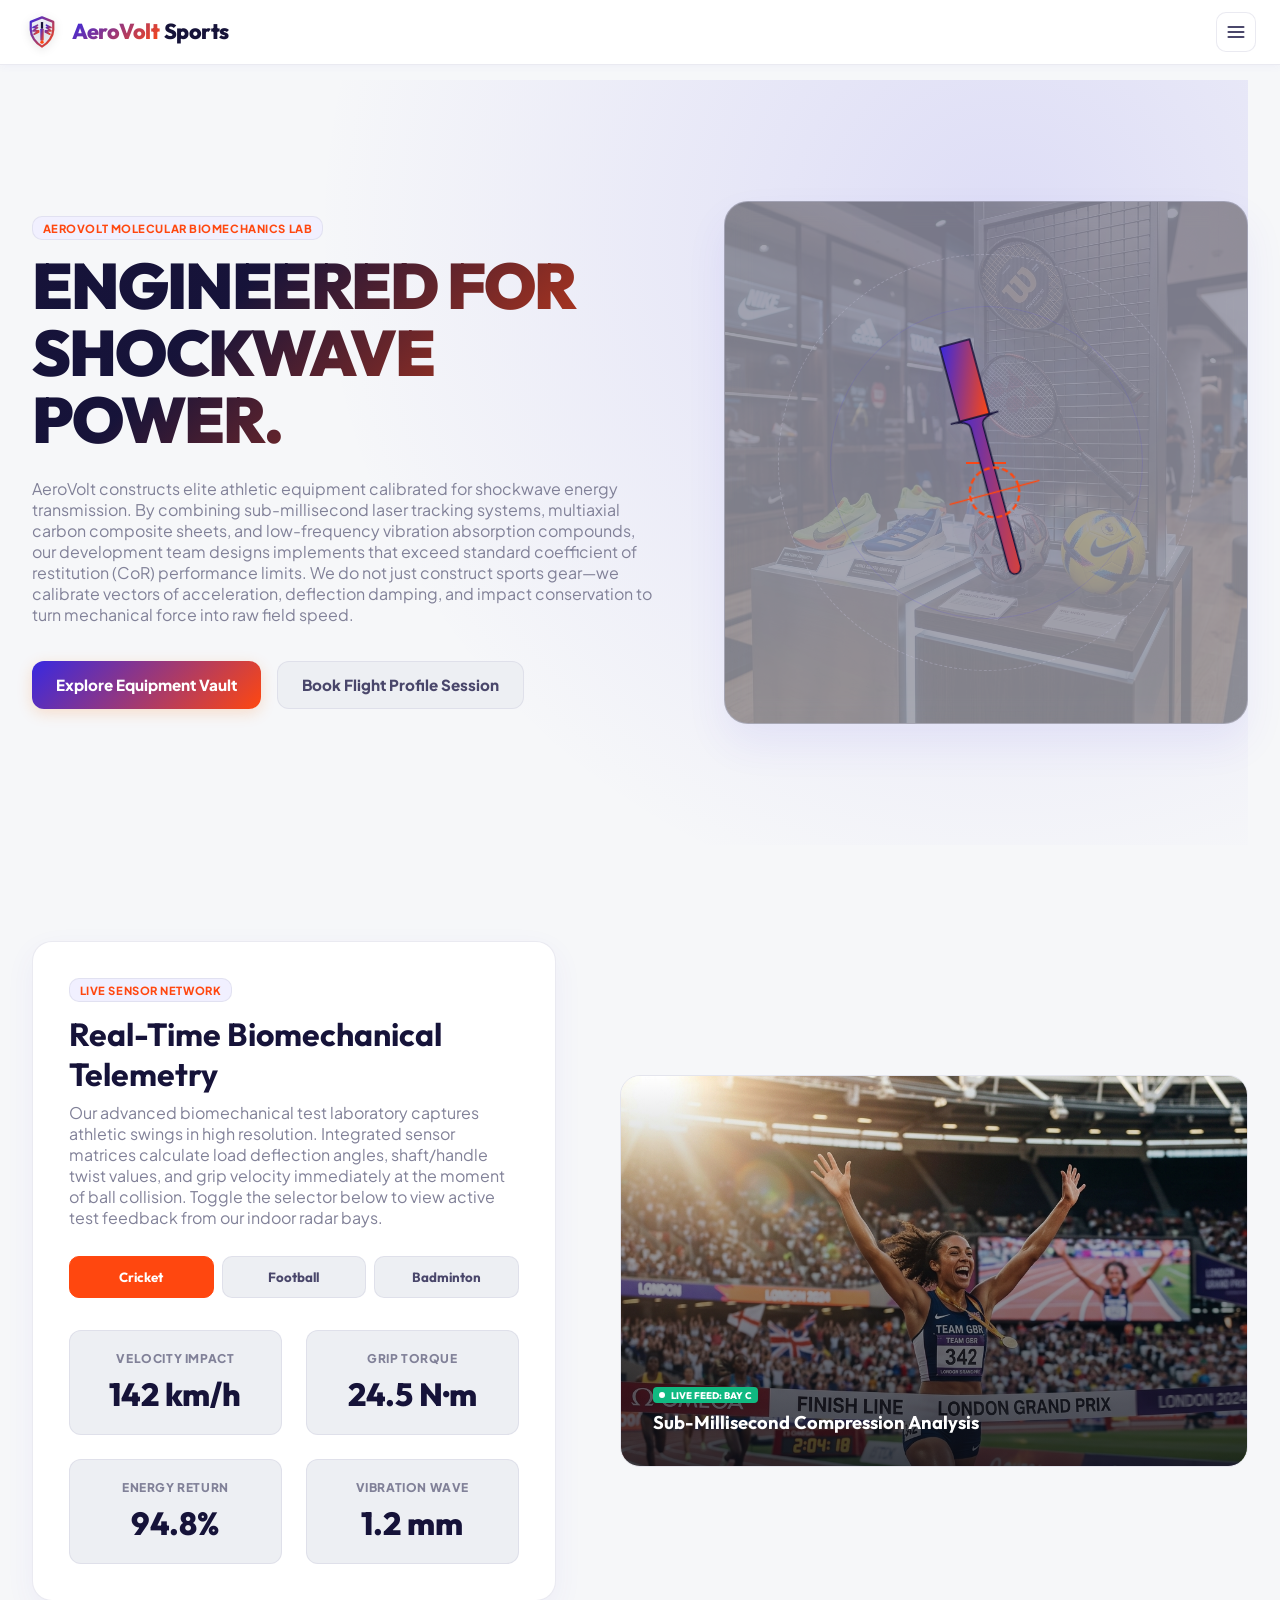
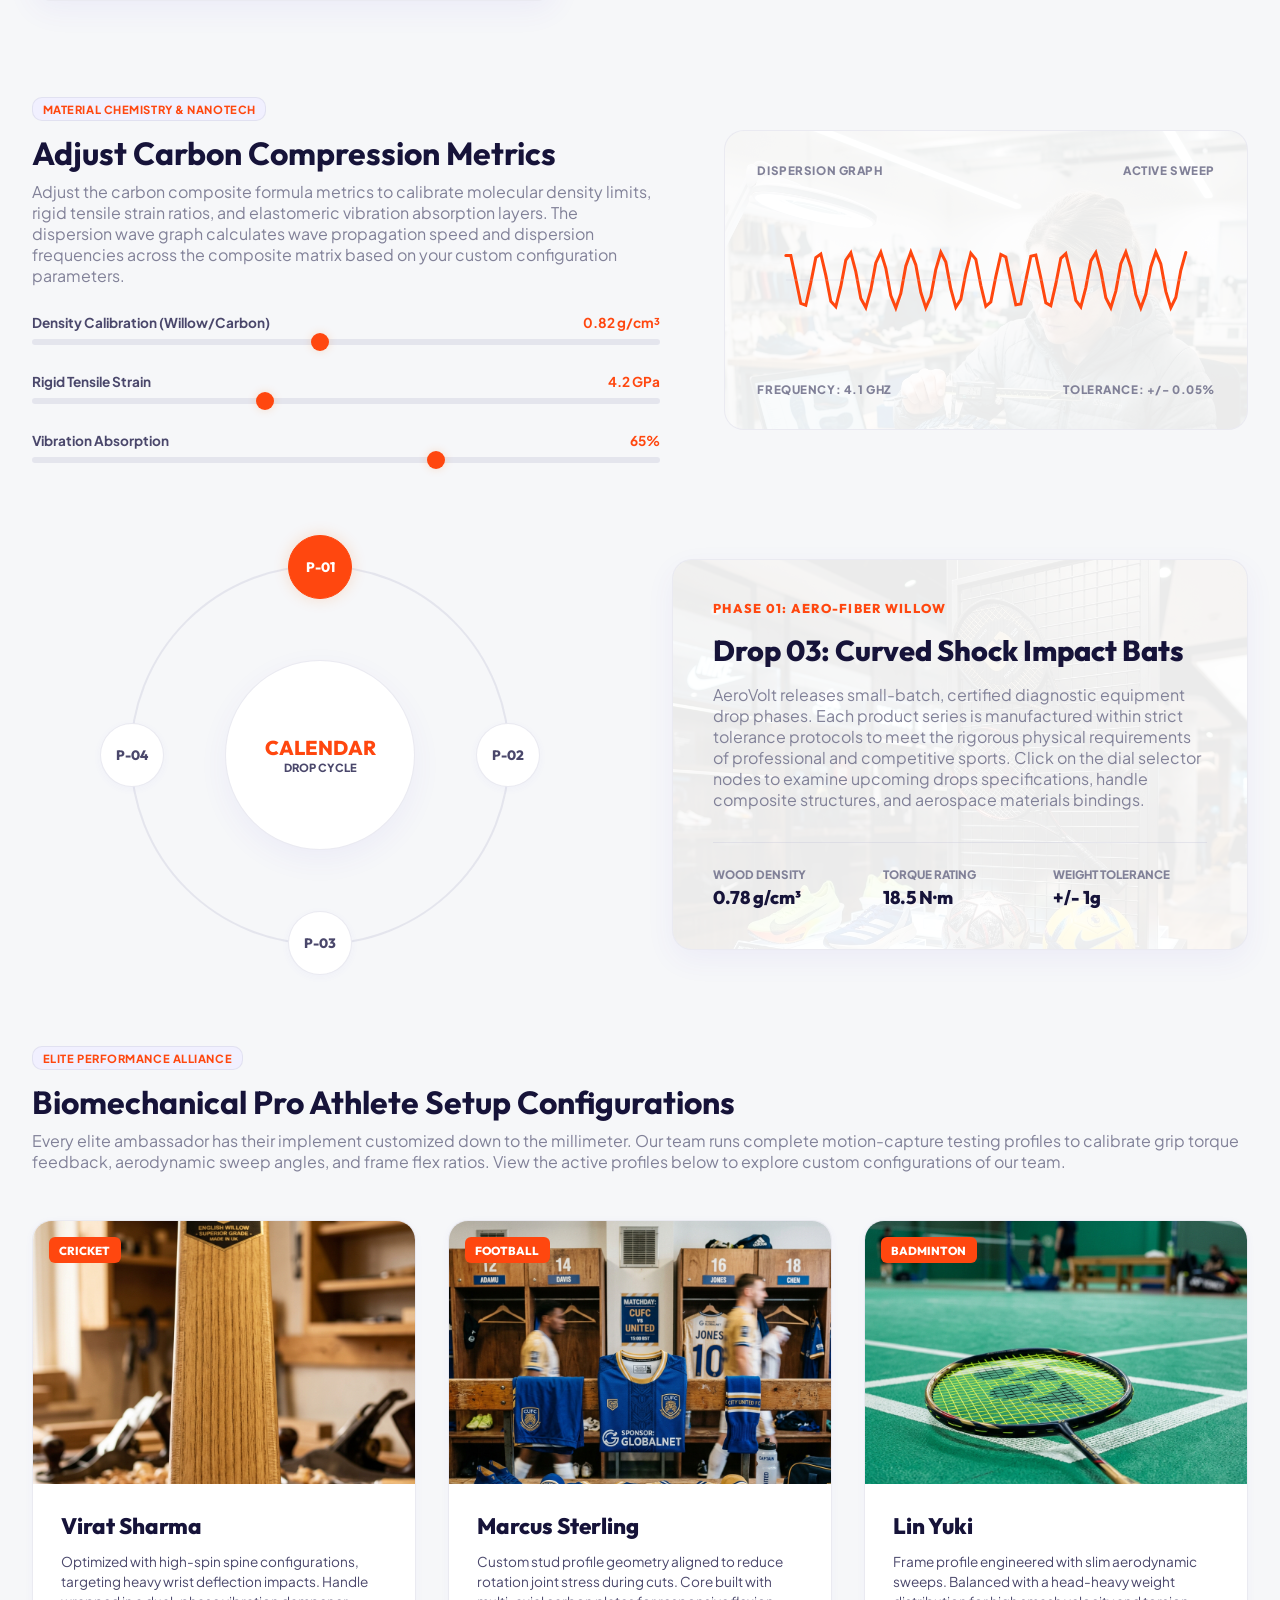
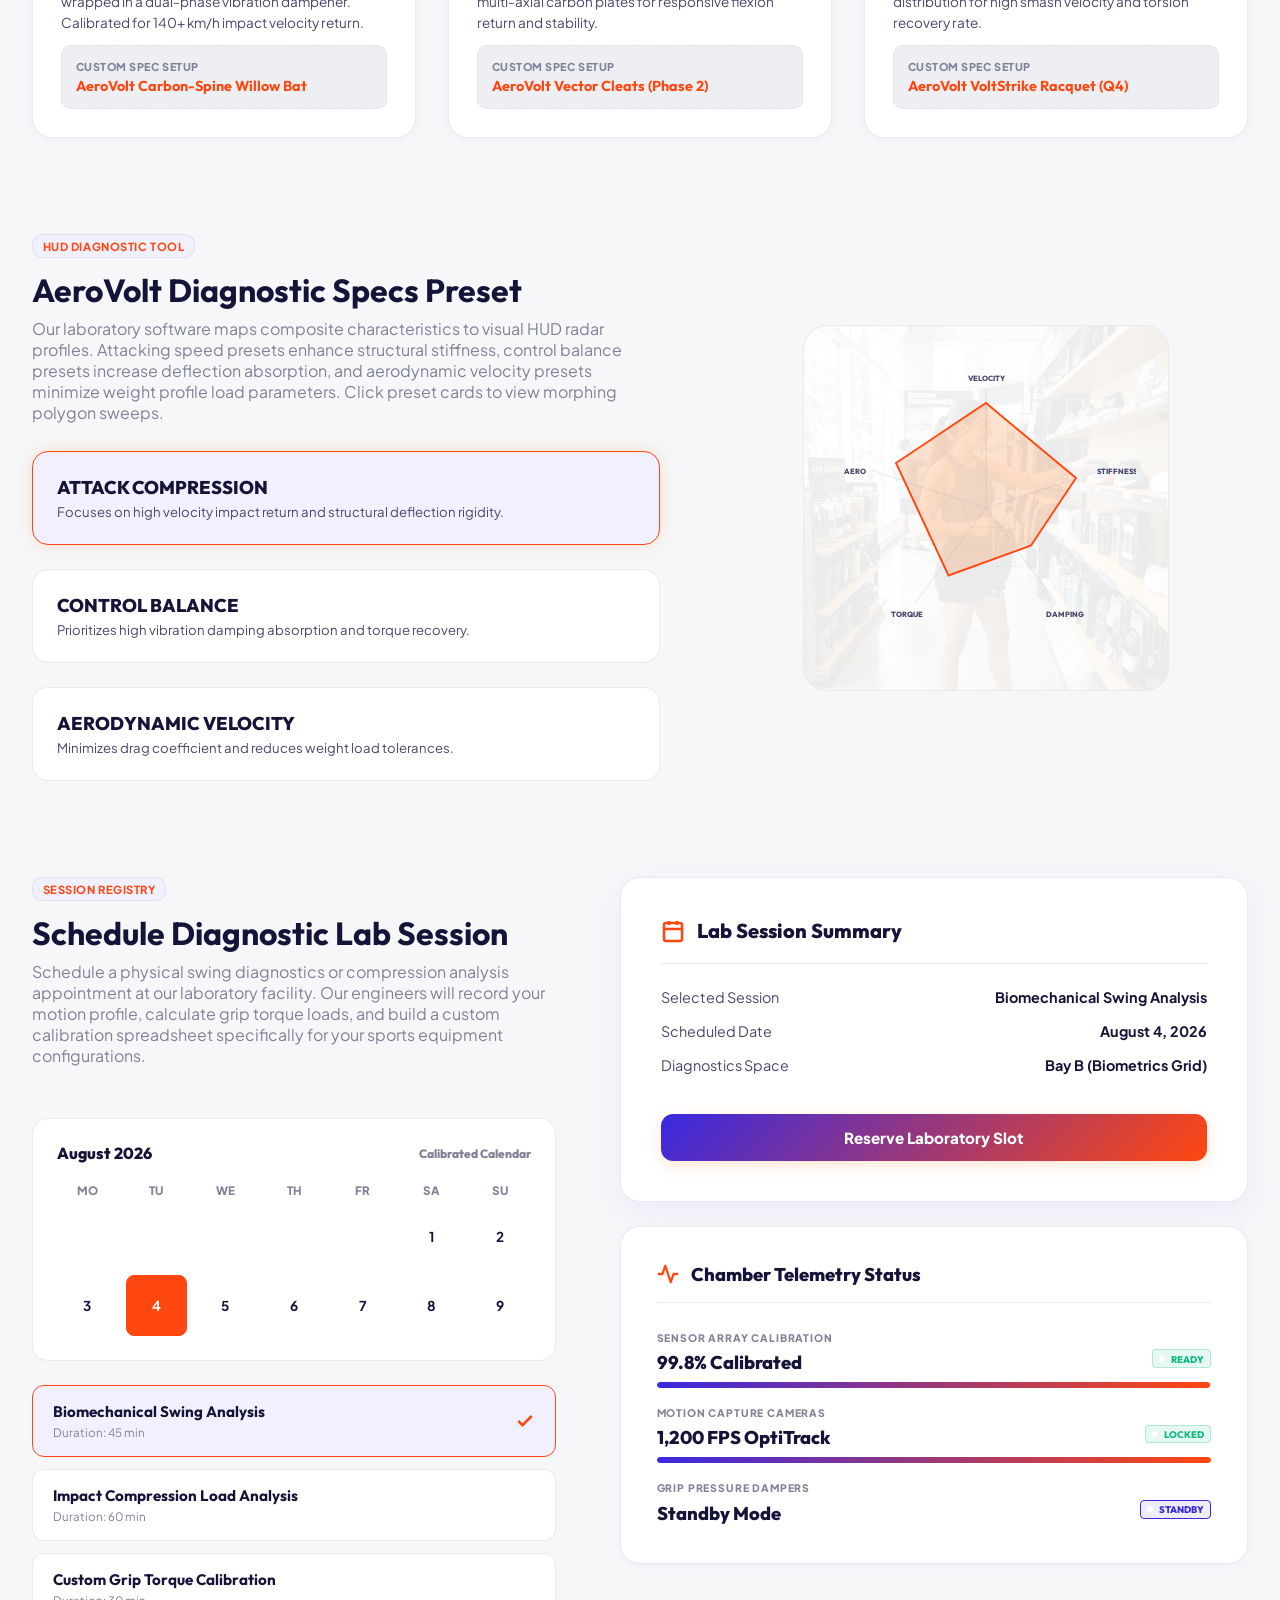
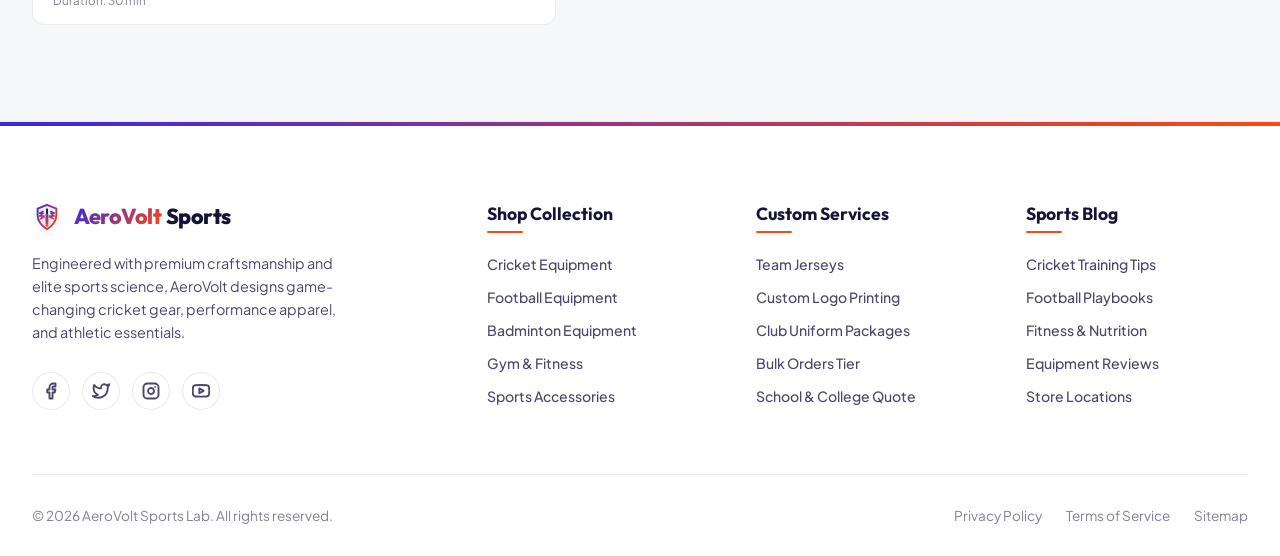
==== commit 3ee40864: "Add requirements.txt" ====
--- a/index.html
+++ b/index.html
@@ -1304,6 +1304,8 @@
             display: flex;
             align-items: center;
             min-height: 85vh;
+            padding-top: 3rem;
+            padding-bottom: 3rem;
         }
 
         .hero-grid {
@@ -3102,6 +3104,7 @@
             display: flex;
             flex-direction: column;
             gap: 0.75rem;
+            flex-grow: 1;
         }
 
         .athlete-card-name {
@@ -3122,7 +3125,7 @@
             border: 1.5px dashed var(--border);
             border-radius: 10px;
             padding: 0.85rem;
-            margin-top: 0.5rem;
+            margin-top: auto;
         }
 
         .athlete-setup-title {
@@ -3551,9 +3554,6 @@
         /* Add vertical section spacing */
         .home-section {
             margin-bottom: 6rem;
-        }
-        .home-section:last-of-type {
-            margin-bottom: 0;
         }
 
         @media (max-width: 1024px) {
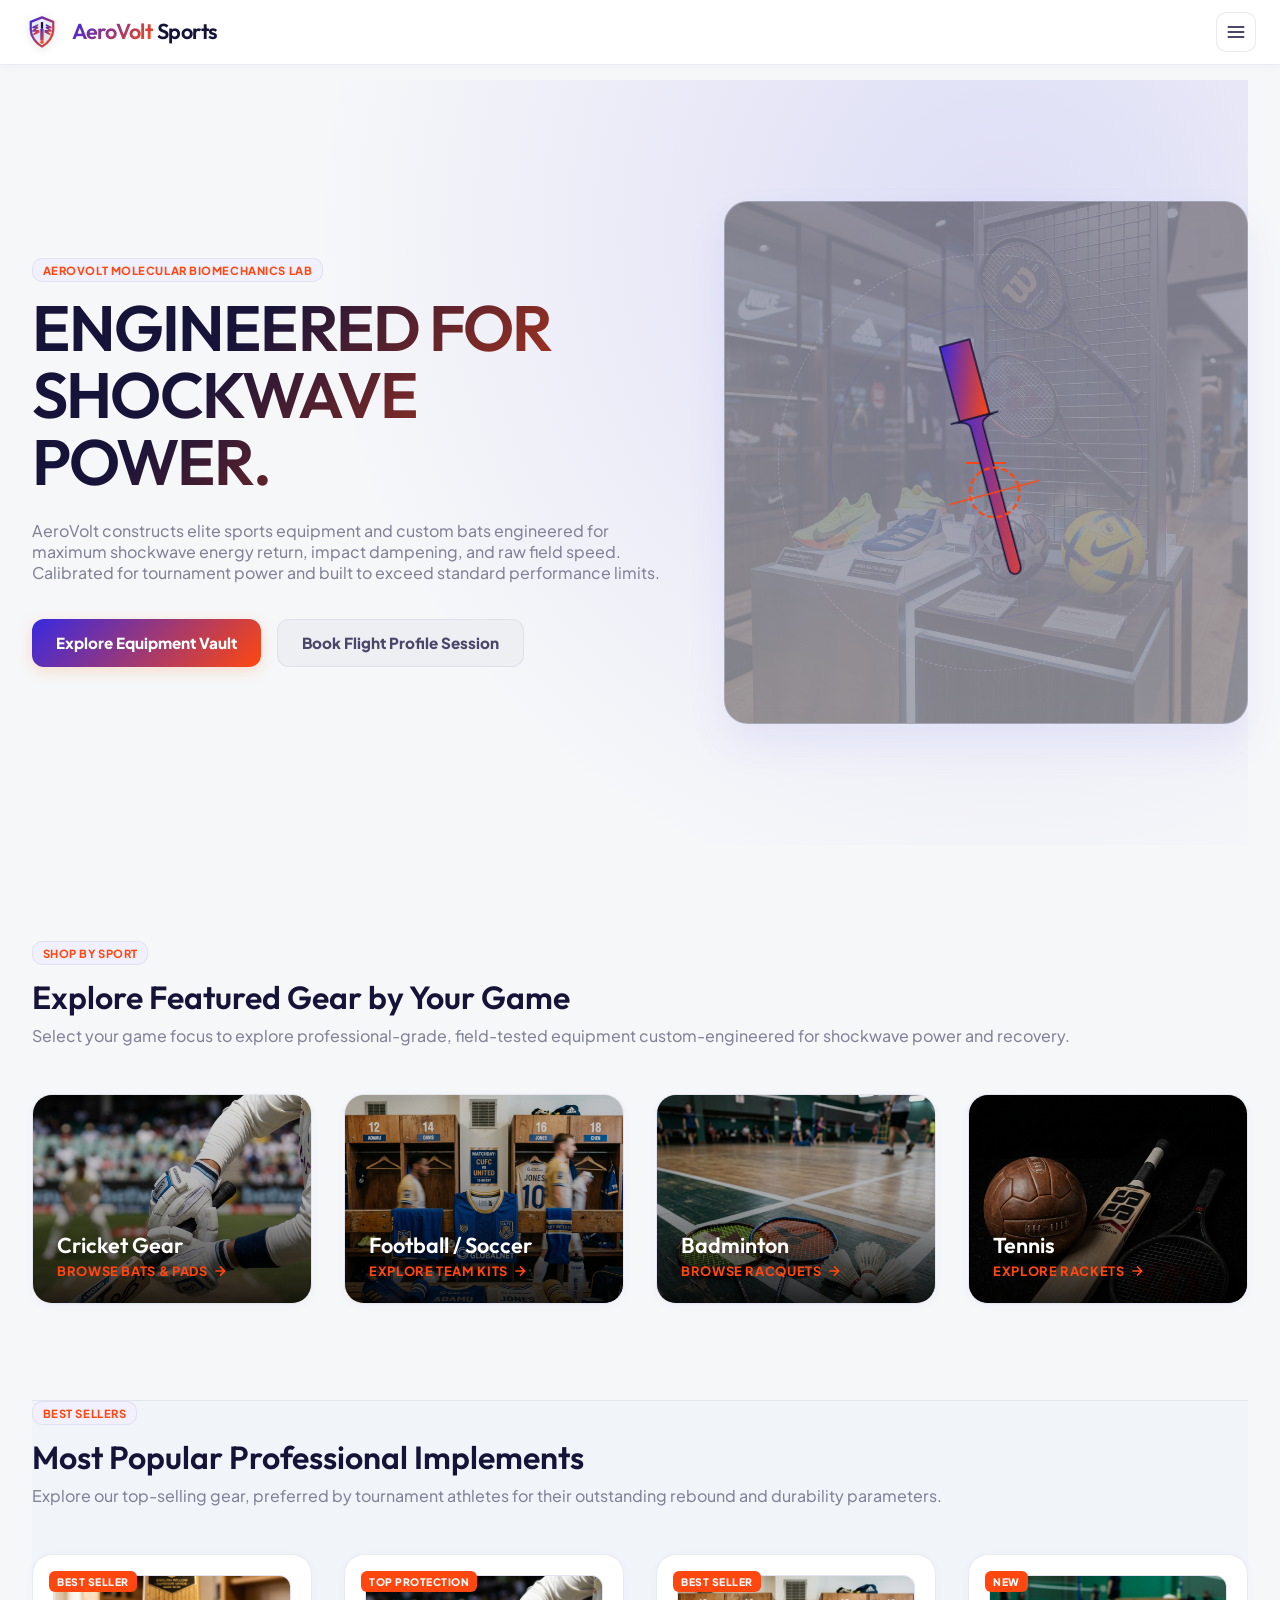
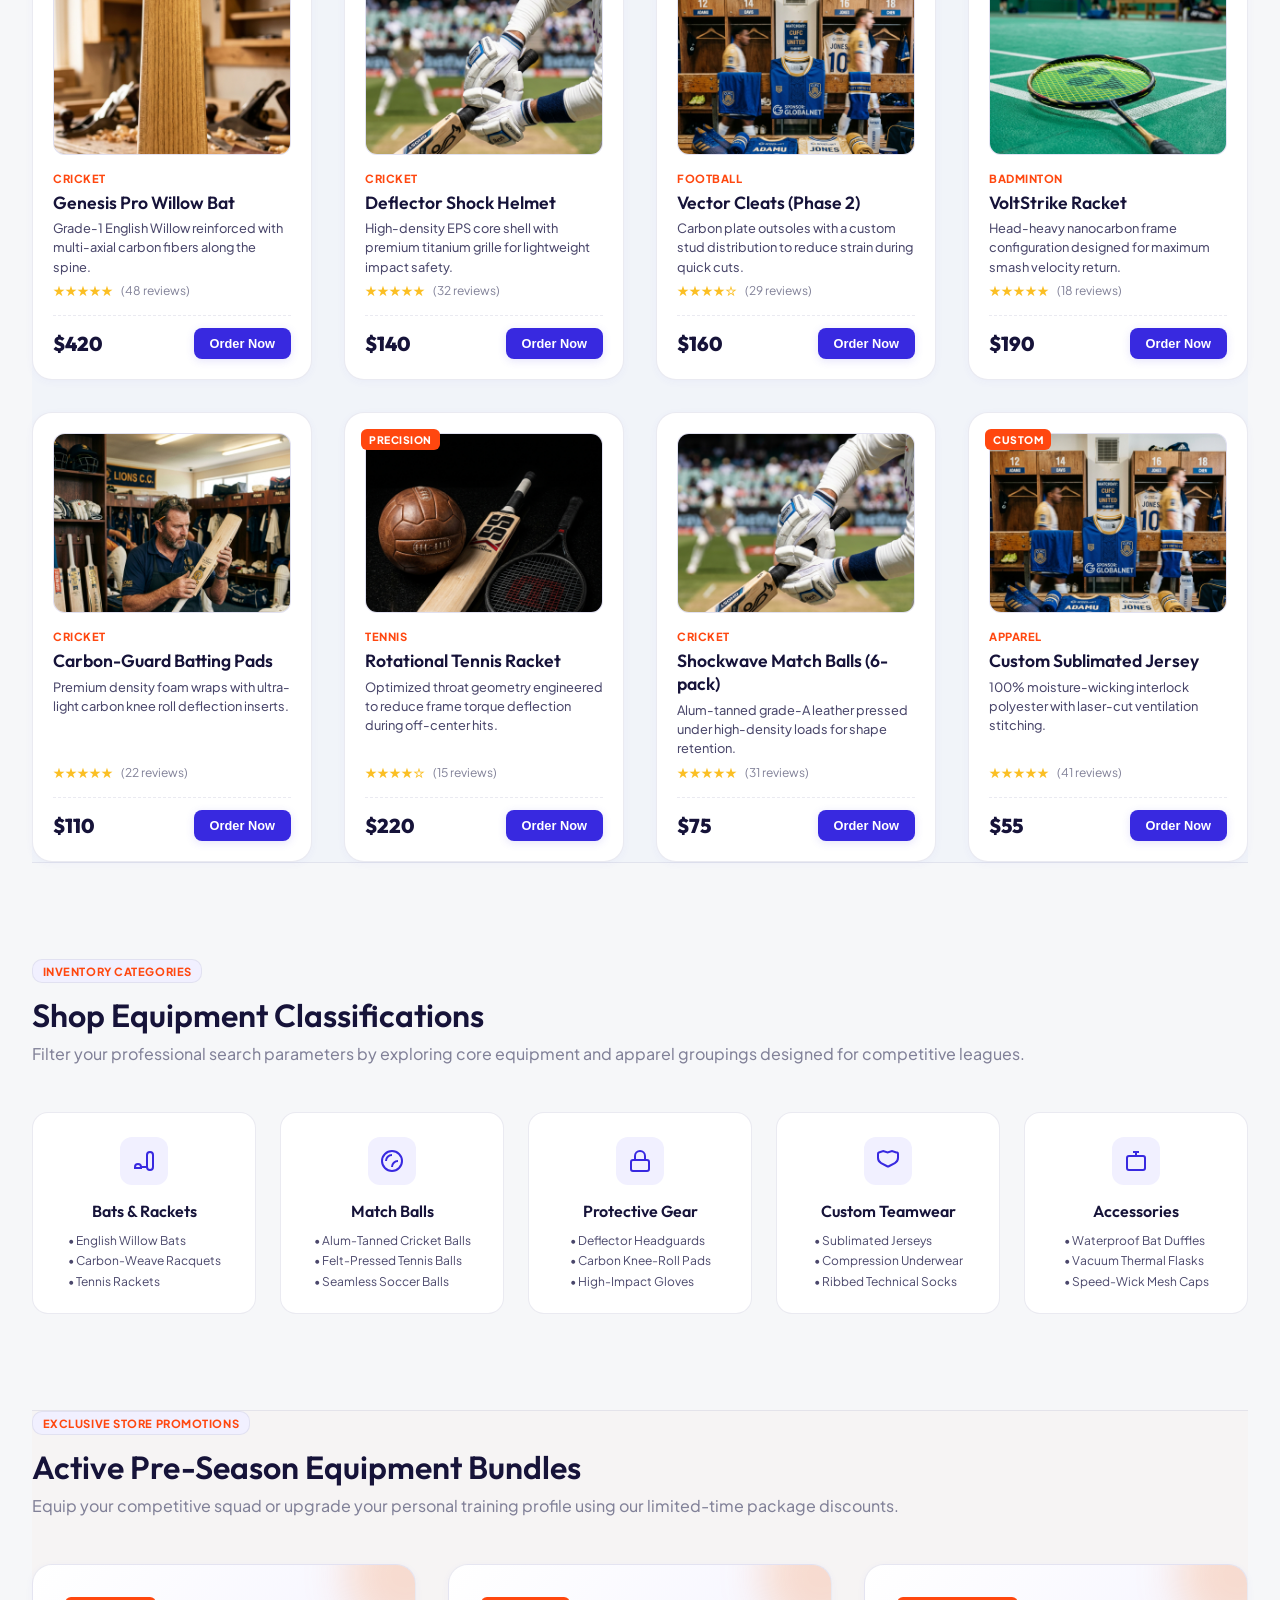
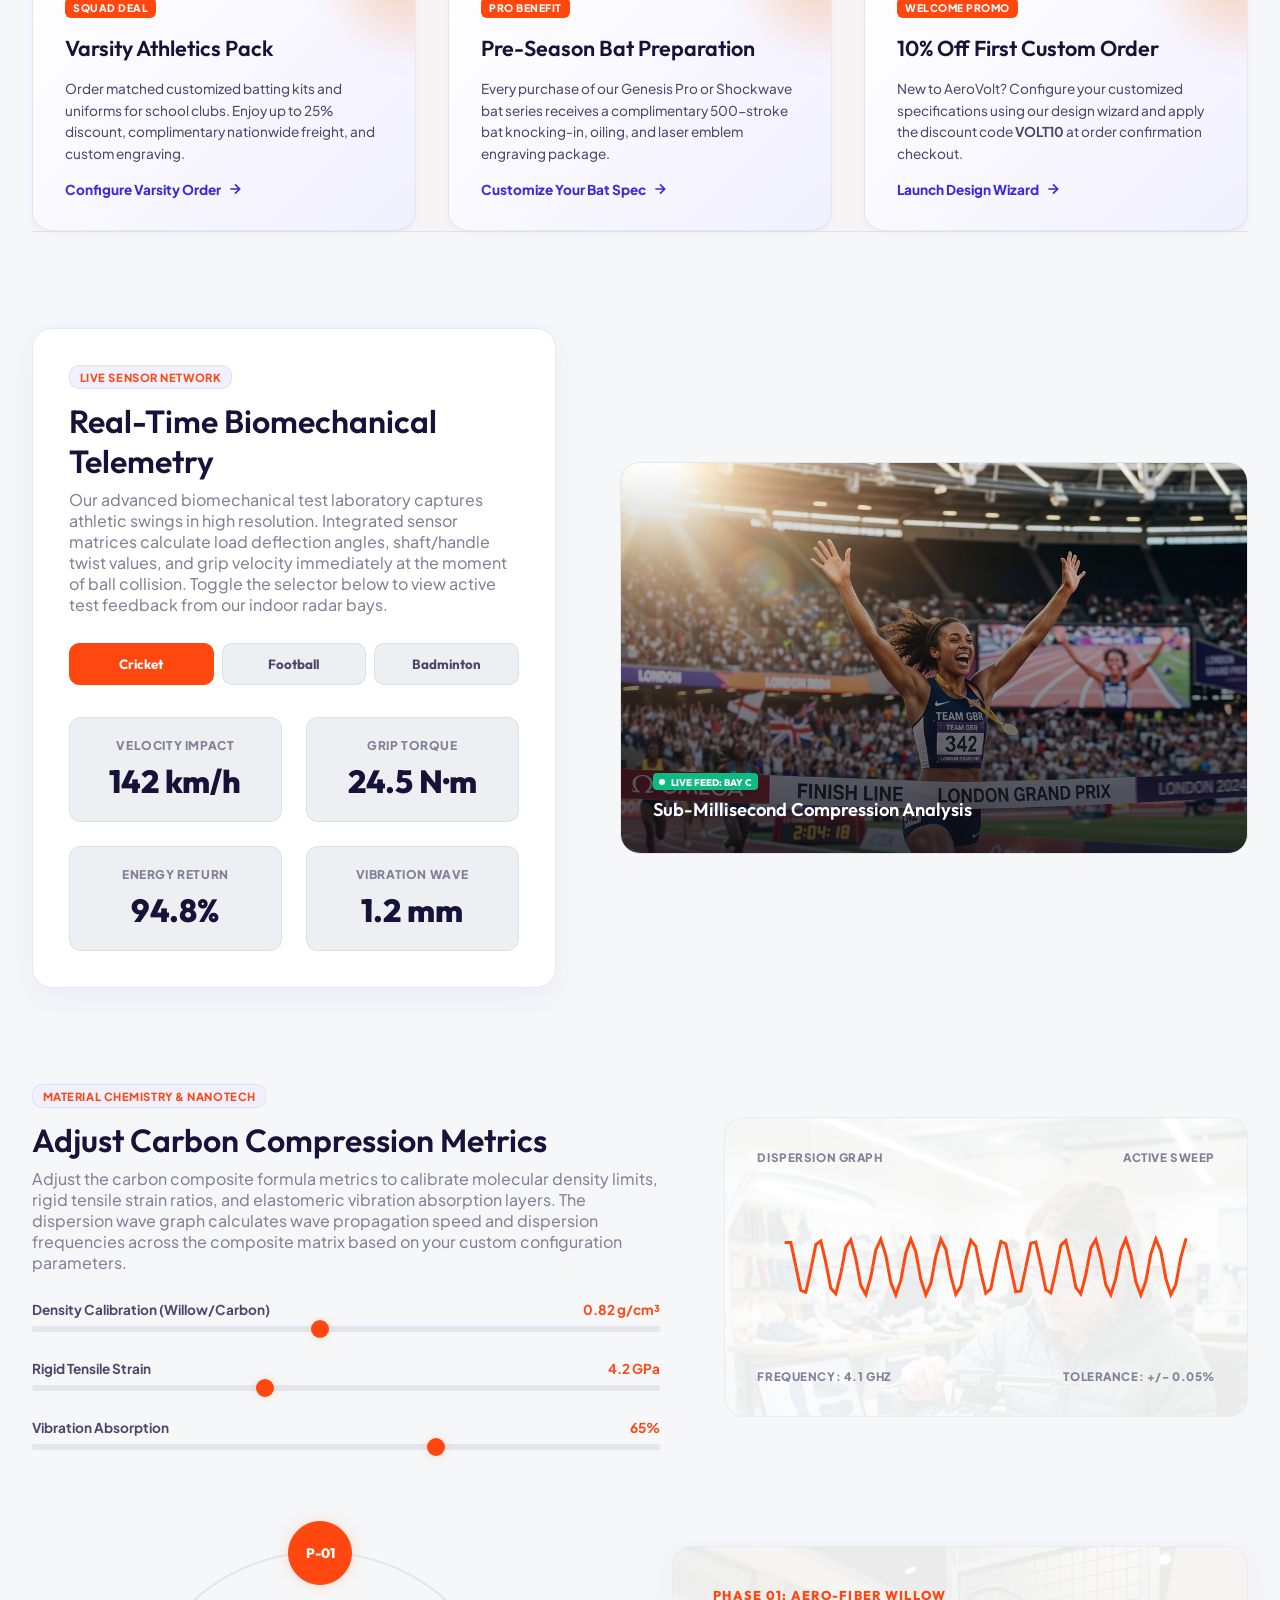
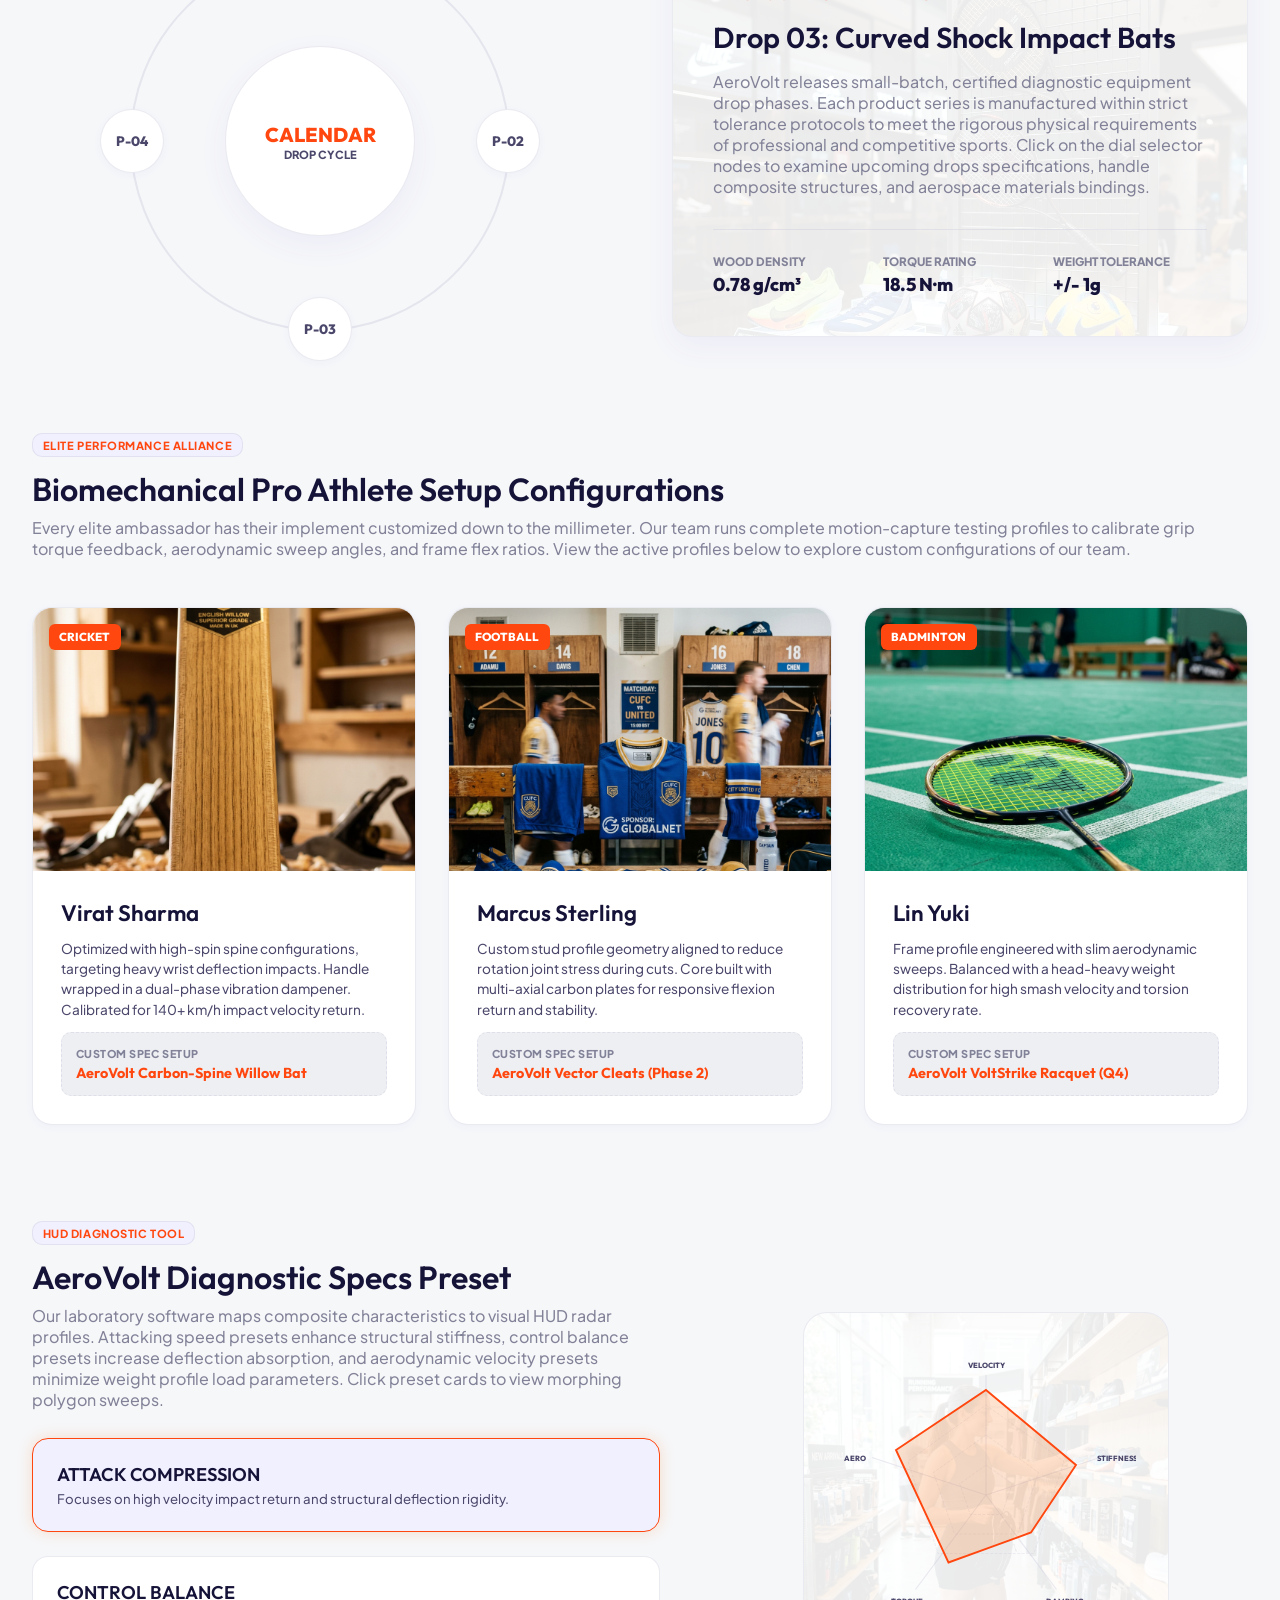
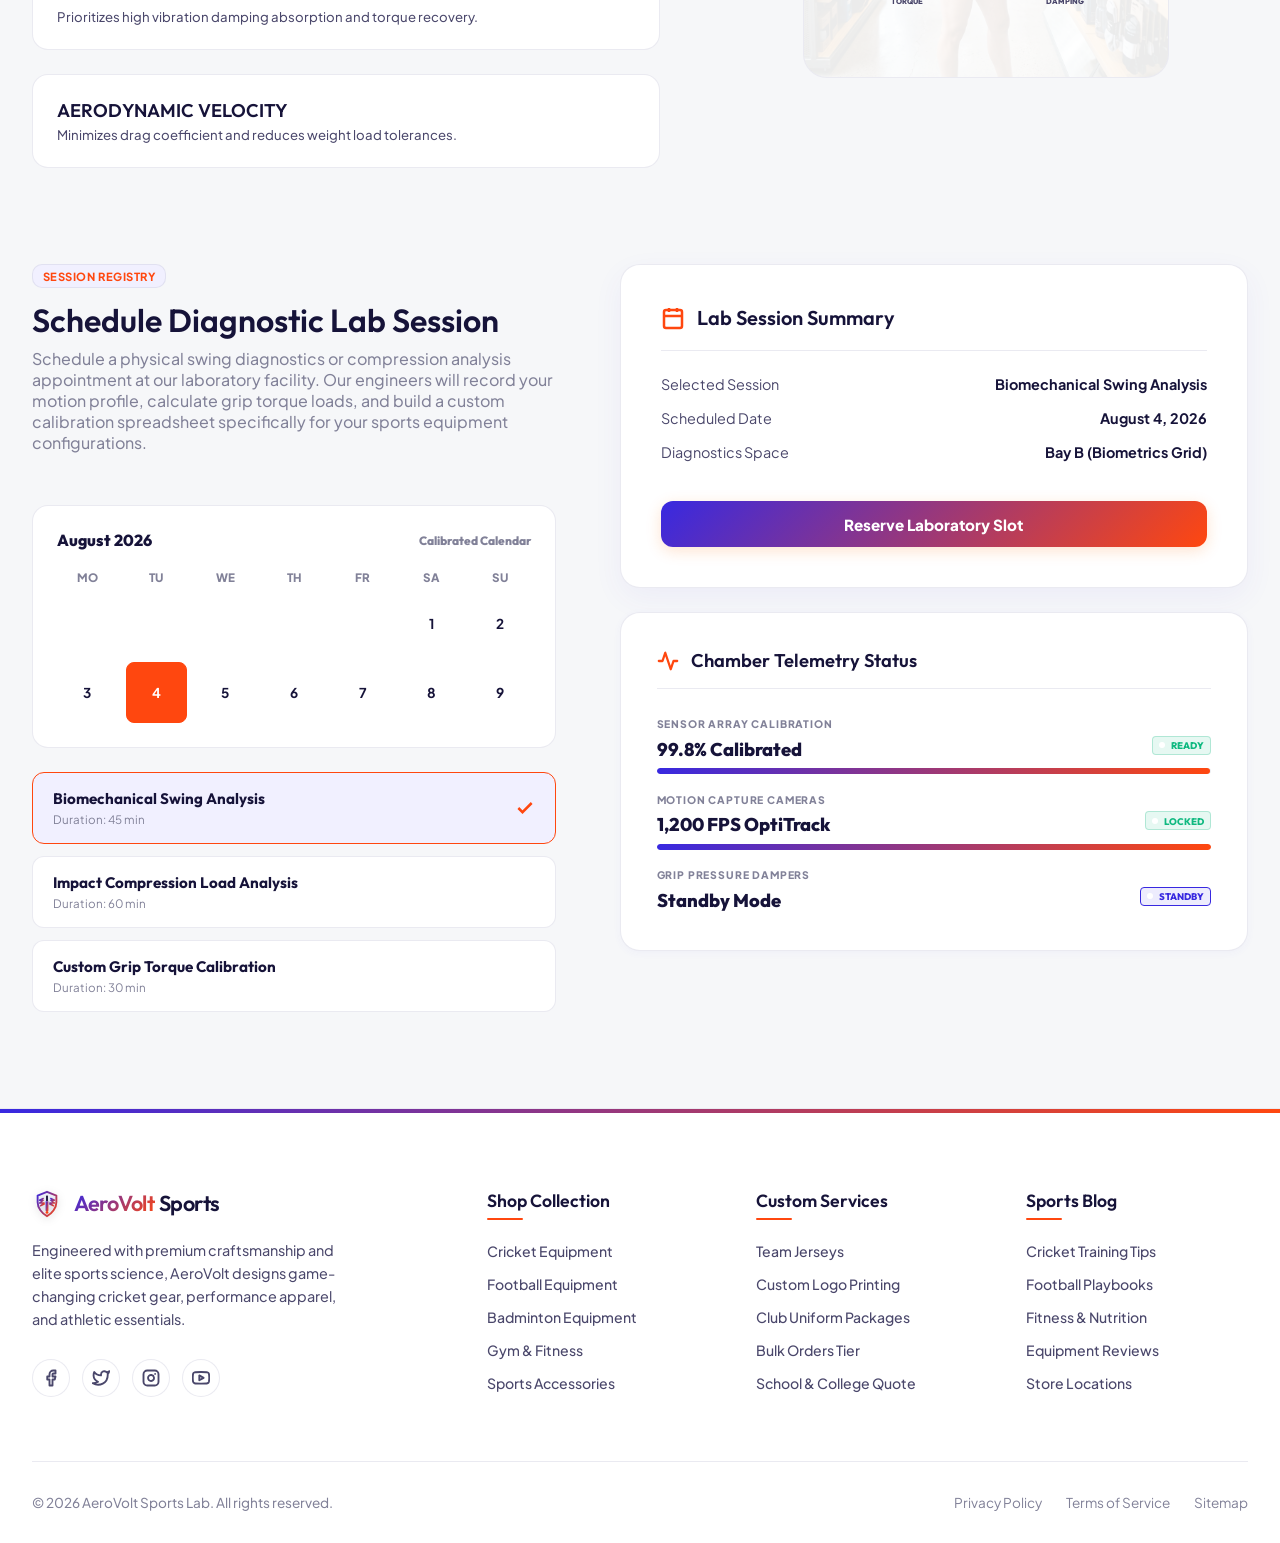
==== commit e8f0c76b: "Updated project code" ====
--- a/index.html
+++ b/index.html
@@ -3813,6 +3813,555 @@
             color: var(--primary) !important;
             transform: scale(1.05) !important;
         }
+
+        /* ----------------------------------------------------
+           9. E-COMMERCE SHOPPING SECTIONS STYLING
+        ---------------------------------------------------- */
+        .sport-grid {
+            display: grid;
+            grid-template-columns: repeat(4, 1fr);
+            gap: 2rem;
+            margin-top: 2rem;
+        }
+        .sport-card {
+            position: relative;
+            border-radius: 20px;
+            overflow: hidden;
+            aspect-ratio: 4/3;
+            border: 1px solid var(--border);
+            box-shadow: var(--shadow-sm);
+            cursor: pointer;
+            transition: all 0.3s ease;
+        }
+        .sport-card img {
+            width: 100%;
+            height: 100%;
+            object-fit: cover;
+            transition: transform 0.5s ease;
+        }
+        .sport-overlay {
+            position: absolute;
+            inset: 0;
+            background: linear-gradient(to top, rgba(0,0,0,0.85) 0%, rgba(0,0,0,0.3) 50%, rgba(0,0,0,0.1) 100%);
+            display: flex;
+            flex-direction: column;
+            justify-content: flex-end;
+            padding: 1.5rem;
+            text-align: start;
+        }
+        .sport-card:hover {
+            transform: translateY(-5px);
+            border-color: var(--accent);
+            box-shadow: var(--shadow-md);
+        }
+        .sport-card:hover img {
+            transform: scale(1.08);
+        }
+        .sport-title {
+            font-family: 'Outfit', sans-serif;
+            font-size: 1.35rem;
+            font-weight: 800;
+            color: #ffffff;
+            margin-bottom: 0.25rem;
+        }
+        .sport-action {
+            font-size: 0.8rem;
+            font-weight: 750;
+            color: var(--accent);
+            text-transform: uppercase;
+            letter-spacing: 0.05em;
+            display: flex;
+            align-items: center;
+            gap: 0.25rem;
+        }
+
+        /* Product Best Sellers */
+        .product-grid {
+            display: grid;
+            grid-template-columns: repeat(4, 1fr);
+            gap: 2rem;
+            margin-top: 2rem;
+        }
+        .product-card {
+            background-color: var(--bg-card);
+            border: 1px solid var(--border);
+            border-radius: 20px;
+            padding: 1.25rem;
+            box-shadow: var(--shadow-sm);
+            display: flex;
+            flex-direction: column;
+            gap: 1rem;
+            text-align: start;
+            transition: all 0.3s ease;
+            position: relative;
+        }
+        .product-card:hover {
+            transform: translateY(-5px);
+            border-color: var(--primary);
+            box-shadow: var(--shadow-md);
+        }
+        .product-badge {
+            position: absolute;
+            top: 1rem;
+            left: 1rem;
+            background-color: var(--accent);
+            color: #ffffff;
+            font-size: 0.65rem;
+            font-weight: 800;
+            padding: 0.25rem 0.5rem;
+            border-radius: 6px;
+            text-transform: uppercase;
+            letter-spacing: 0.05em;
+            z-index: 10;
+        }
+        .product-img-box {
+            width: 100%;
+            height: 180px;
+            border-radius: 12px;
+            overflow: hidden;
+            border: 1px solid var(--border);
+            position: relative;
+            background-color: var(--bg-hover);
+        }
+        .product-img-box img {
+            width: 100%;
+            height: 100%;
+            object-fit: cover;
+        }
+        .product-info {
+            display: flex;
+            flex-direction: column;
+            gap: 0.35rem;
+            flex-grow: 1;
+        }
+        .product-sport {
+            font-size: 0.7rem;
+            font-weight: 750;
+            color: var(--accent);
+            text-transform: uppercase;
+            letter-spacing: 0.05em;
+        }
+        .product-name {
+            font-family: 'Outfit', sans-serif;
+            font-size: 1.1rem;
+            font-weight: 800;
+            color: var(--text-primary);
+        }
+        .product-desc {
+            font-size: 0.8rem;
+            color: var(--text-secondary);
+            line-height: 1.5;
+        }
+        .product-rating {
+            display: flex;
+            align-items: center;
+            gap: 0.25rem;
+            color: #fbbf24;
+            font-size: 0.85rem;
+            margin-top: auto;
+        }
+        .product-rating span {
+            color: var(--text-muted);
+            font-size: 0.75rem;
+            margin-inline-start: 0.25rem;
+        }
+        .product-footer {
+            display: flex;
+            justify-content: space-between;
+            align-items: center;
+            border-top: 1px dashed var(--border);
+            padding-top: 0.75rem;
+            margin-top: auto;
+            gap: 0.5rem;
+        }
+        .product-price {
+            font-family: 'Outfit', sans-serif;
+            font-size: 1.25rem;
+            font-weight: 850;
+            color: var(--text-primary);
+        }
+        .product-btn {
+            background-color: var(--primary);
+            color: #ffffff;
+            border: none;
+            padding: 0.5rem 1rem;
+            border-radius: 8px;
+            font-size: 0.8rem;
+            font-weight: 750;
+            cursor: pointer;
+            box-shadow: 0 2px 8px var(--primary-glow);
+            transition: all 0.25s ease;
+            white-space: nowrap;
+        }
+        .product-btn:hover {
+            background-color: var(--primary-hover);
+            transform: translateY(-1px);
+        }
+
+        /* Categories Section */
+        .category-grid {
+            display: grid;
+            grid-template-columns: repeat(5, 1fr);
+            gap: 1.5rem;
+            margin-top: 2rem;
+        }
+        .category-card {
+            background-color: var(--bg-card);
+            border: 1px solid var(--border);
+            border-radius: 16px;
+            padding: 1.5rem;
+            text-align: center;
+            transition: all 0.3s ease;
+            display: flex;
+            flex-direction: column;
+            align-items: center;
+            gap: 0.75rem;
+        }
+        .category-card:hover {
+            border-color: var(--accent);
+            transform: translateY(-3px);
+            box-shadow: var(--shadow-md);
+        }
+        .category-icon {
+            width: 48px;
+            height: 48px;
+            border-radius: 12px;
+            background-color: var(--bg-hover);
+            display: flex;
+            align-items: center;
+            justify-content: center;
+            color: var(--primary);
+            margin-bottom: 0.25rem;
+        }
+        .category-icon svg {
+            width: 24px;
+            height: 24px;
+        }
+        .category-name {
+            font-family: 'Outfit', sans-serif;
+            font-size: 1rem;
+            font-weight: 800;
+            color: var(--text-primary);
+        }
+        .category-list {
+            list-style: none;
+            padding: 0;
+            margin: 0;
+            display: flex;
+            flex-direction: column;
+            align-items: flex-start;
+            gap: 0.35rem;
+            font-size: 0.75rem;
+            color: var(--text-secondary);
+            text-align: start;
+        }
+
+        /* Special Offers */
+        .offers-grid {
+            display: grid;
+            grid-template-columns: repeat(3, 1fr);
+            gap: 2rem;
+            margin-top: 2rem;
+        }
+        .offer-promo-card {
+            background: linear-gradient(135deg, var(--bg-card), var(--bg-hover));
+            border: 1px solid var(--border);
+            border-radius: 20px;
+            padding: 2rem;
+            box-shadow: var(--shadow-sm);
+            text-align: start;
+            display: flex;
+            flex-direction: column;
+            gap: 1rem;
+            position: relative;
+            overflow: hidden;
+            transition: all 0.3s ease;
+        }
+        .offer-promo-card::before {
+            content: '';
+            position: absolute;
+            top: -50px;
+            right: -50px;
+            width: 120px;
+            height: 120px;
+            border-radius: 50%;
+            background-color: var(--accent-glow);
+            filter: blur(20px);
+            z-index: 1;
+        }
+        .offer-promo-card:hover {
+            border-color: var(--accent);
+            transform: translateY(-5px);
+            box-shadow: var(--shadow-md);
+        }
+        .offer-badge {
+            background-color: var(--accent);
+            color: #ffffff;
+            font-size: 0.65rem;
+            font-weight: 800;
+            padding: 0.25rem 0.5rem;
+            border-radius: 6px;
+            width: fit-content;
+            text-transform: uppercase;
+            letter-spacing: 0.05em;
+        }
+        .offer-title {
+            font-family: 'Outfit', sans-serif;
+            font-size: 1.35rem;
+            font-weight: 800;
+            color: var(--text-primary);
+            z-index: 2;
+        }
+        .offer-desc {
+            font-size: 0.85rem;
+            color: var(--text-secondary);
+            line-height: 1.6;
+            z-index: 2;
+        }
+        .offer-link {
+            font-size: 0.85rem;
+            font-weight: 750;
+            color: var(--primary);
+            text-decoration: none;
+            display: inline-flex;
+            align-items: center;
+            gap: 0.35rem;
+            margin-top: auto;
+            width: fit-content;
+        }
+        .offer-link:hover {
+            color: var(--primary-hover);
+        }
+
+        /* Quick Order Modal */
+        .quick-order-modal {
+            position: fixed;
+            inset: 0;
+            z-index: 2000;
+            display: flex;
+            align-items: center;
+            justify-content: center;
+            padding: 1.5rem;
+            opacity: 0;
+            pointer-events: none;
+            transition: opacity 0.3s ease;
+        }
+        .quick-order-modal.active {
+            opacity: 1;
+            pointer-events: auto;
+        }
+        .modal-backdrop {
+            position: absolute;
+            inset: 0;
+            background-color: rgba(0, 0, 0, 0.6);
+            backdrop-filter: blur(8px);
+        }
+        .modal-card {
+            background-color: var(--bg-card);
+            border: 1px solid var(--border);
+            border-radius: 24px;
+            padding: 2.25rem;
+            width: 100%;
+            max-width: 500px;
+            box-shadow: var(--shadow-lg);
+            position: relative;
+            z-index: 2010;
+            transform: translateY(20px);
+            transition: transform 0.3s ease;
+            text-align: start;
+        }
+        .quick-order-modal.active .modal-card {
+            transform: translateY(0);
+        }
+        .modal-close-btn {
+            position: absolute;
+            top: 1.25rem;
+            right: 1.25rem;
+            background: none;
+            border: 1px solid var(--border);
+            border-radius: 8px;
+            color: var(--text-secondary);
+            cursor: pointer;
+            width: 32px;
+            height: 32px;
+            display: flex;
+            align-items: center;
+            justify-content: center;
+            transition: all 0.2s ease;
+        }
+        .modal-close-btn:hover {
+            border-color: var(--accent);
+            color: var(--accent);
+        }
+        .modal-close-btn svg {
+            width: 16px;
+            height: 16px;
+        }
+        .modal-title {
+            font-family: 'Outfit', sans-serif;
+            font-size: 1.5rem;
+            font-weight: 800;
+            color: var(--text-primary);
+            margin-bottom: 0.5rem;
+            text-align: start;
+        }
+        .modal-desc {
+            font-size: 0.85rem;
+            color: var(--text-secondary);
+            margin-bottom: 1.5rem;
+            text-align: start;
+        }
+        .modal-form {
+            display: flex;
+            flex-direction: column;
+            gap: 1.25rem;
+        }
+        .form-group {
+            display: flex;
+            flex-direction: column;
+            gap: 0.5rem;
+            text-align: start;
+        }
+        .form-group label {
+            font-size: 0.8rem;
+            font-weight: 750;
+            color: var(--text-secondary);
+            text-transform: uppercase;
+            letter-spacing: 0.05em;
+        }
+        .form-group input, .form-group textarea, .form-group select {
+            background-color: var(--input-bg);
+            border: 1px solid var(--border);
+            padding: 0.75rem 1rem;
+            border-radius: 10px;
+            font-family: inherit;
+            font-size: 0.9rem;
+            color: var(--text-primary);
+            outline: none;
+            width: 100%;
+            box-sizing: border-box;
+            transition: border-color 0.25s ease;
+        }
+        .form-group input:focus, .form-group textarea:focus, .form-group select:focus {
+            border-color: var(--primary);
+        }
+        .form-row {
+            display: grid;
+            grid-template-columns: 1fr 1fr;
+            gap: 1rem;
+        }
+        .modal-submit-btn {
+            background: linear-gradient(135deg, var(--primary), var(--accent));
+            color: #ffffff;
+            border: none;
+            border-radius: 12px;
+            padding: 0.85rem 1.5rem;
+            font-family: inherit;
+            font-size: 0.95rem;
+            font-weight: 800;
+            cursor: pointer;
+            box-shadow: 0 4px 15px var(--primary-glow);
+            transition: all 0.3s ease;
+            width: 100%;
+        }
+        .modal-submit-btn:hover {
+            transform: translateY(-2px);
+            box-shadow: 0 6px 20px var(--primary-glow);
+            filter: brightness(1.1);
+        }
+
+        /* Toast Notification */
+        .toast-notification {
+            position: fixed;
+            bottom: 2rem;
+            right: 2rem;
+            background-color: var(--bg-card);
+            border: 1px solid var(--primary);
+            border-radius: 12px;
+            padding: 1rem 1.5rem;
+            box-shadow: var(--shadow-lg);
+            z-index: 3000;
+            display: flex;
+            align-items: center;
+            gap: 0.75rem;
+            transform: translateY(100px);
+            opacity: 0;
+            transition: transform 0.4s cubic-bezier(0.175, 0.885, 0.32, 1.275), opacity 0.3s ease;
+            pointer-events: none;
+        }
+        .toast-notification.active {
+            transform: translateY(0);
+            opacity: 1;
+            pointer-events: auto;
+        }
+        .toast-icon {
+            color: #10b981;
+            display: flex;
+            align-items: center;
+        }
+        .toast-icon svg {
+            width: 20px;
+            height: 20px;
+        }
+        .toast-text {
+            font-size: 0.85rem;
+            font-weight: 600;
+            color: var(--text-primary);
+        }
+
+        /* Responsive Shopping Overrides */
+        @media (max-width: 1024px) {
+            .sport-grid, .product-grid {
+                grid-template-columns: repeat(2, 1fr) !important;
+                gap: 1.5rem !important;
+            }
+            .category-grid {
+                grid-template-columns: repeat(3, 1fr) !important;
+                gap: 1.25rem !important;
+            }
+            .offers-grid {
+                grid-template-columns: repeat(2, 1fr) !important;
+                gap: 1.5rem !important;
+            }
+        }
+
+        @media (max-width: 600px) {
+            .sport-grid, .product-grid, .offers-grid {
+                grid-template-columns: 1fr !important;
+                gap: 1.5rem !important;
+            }
+            .category-grid {
+                grid-template-columns: repeat(2, 1fr) !important;
+                gap: 1rem !important;
+            }
+            .form-row {
+                grid-template-columns: 1fr !important;
+                gap: 1rem !important;
+            }
+            .toast-notification {
+                bottom: 1rem !important;
+                right: 1rem !important;
+                left: 1rem !important;
+                justify-content: center;
+            }
+        }
+        
+        @media (max-width: 400px) {
+            .category-grid {
+                grid-template-columns: 1fr !important;
+            }
+        }
+
+        /* ----------------------------------------------------
+           10. TYPOGRAPHY CONSISTENCY OVERRIDES
+        ---------------------------------------------------- */
+        h1, h2, h3, h4, h5, h6,
+        .hero-title-main, .section-title, .pro-card-title, .logo-title, .athlete-card-name, .sport-title, .product-name, .category-name, .offer-title, .modal-title, .blog-section-title, .snap-card-title, .blog-post-title, .lab-panel-title, .calendar-phase-title, .config-title, .custom-step-title, .benefit-card-title, .contact-card-title {
+            font-weight: 600 !important;
+        }
+        p, .section-desc, .hero-desc, .offer-desc, .modal-desc, .product-desc, .athlete-card-formula, .card-formula, .about-story-text, .kit-spec-node span, .spec-item span, .contact-card-desc {
+            font-weight: 450 !important;
+        }
 </style>
     <link rel="icon" type="image/svg+xml" href="images/favicon.svg">
     <link rel="icon" type="image/png" href="images/favicon.png">
@@ -3916,9 +4465,21 @@
                         <a class="nav-link" href="about.html">About</a>
                     </li>
 
-                    <!-- 3. Collection Link -->
+                    <!-- 3. Shop Link -->
                     <li class="nav-item">
-                        <a class="nav-link" href="collection.html">Collection</a>
+                        <a class="nav-link" href="collection.html" aria-expanded="false" aria-haspopup="true">
+                            Shop
+                            <svg class="arrow-icon" viewBox="0 0 24 24" fill="none" stroke="currentColor" stroke-linecap="round" stroke-linejoin="round">
+                                <polyline points="6 9 12 15 18 9"></polyline>
+                            </svg>
+                        </a>
+                        <div class="dropdown-menu">
+                            <a href="collection.html" class="dropdown-item">Full Equipment Vault</a>
+                            <a href="#shop-by-sport" class="dropdown-item">Shop by Sport</a>
+                            <a href="#best-sellers" class="dropdown-item">Best Sellers</a>
+                            <a href="#shop-categories" class="dropdown-item">Categories</a>
+                            <a href="#special-offers" class="dropdown-item">Special Offers</a>
+                        </div>
                     </li>
 
                     <!-- 4. Arrivals Link -->
@@ -4056,7 +4617,7 @@
                     <span class="section-tag">AeroVolt Molecular Biomechanics Lab</span>
                     <h2 class="hero-title-main">ENGINEERED FOR SHOCKWAVE POWER.</h2>
                     <p class="section-desc">
-                        AeroVolt constructs elite athletic equipment calibrated for shockwave energy transmission. By combining sub-millisecond laser tracking systems, multiaxial carbon composite sheets, and low-frequency vibration absorption compounds, our development team designs implements that exceed standard coefficient of restitution (CoR) performance limits. We do not just construct sports gear—we calibrate vectors of acceleration, deflection damping, and impact conservation to turn mechanical force into raw field speed.
+                        AeroVolt constructs elite sports equipment and custom bats engineered for maximum shockwave energy return, impact dampening, and raw field speed. Calibrated for tournament power and built to exceed standard performance limits.
                     </p>
                     <div class="hero-actions-row">
                         <a href="collection.html" class="btn-primary">
@@ -4093,6 +4654,342 @@
                             <line x1="35" y1="60" x2="65" y2="60" stroke="var(--accent)" stroke-width="0.5"></line>
                         </svg>
                     </div>
+                </div>
+            </div>
+        </section>
+
+        <!-- 1.1 SHOP BY SPORT SECTION -->
+        <section class="home-section" id="shop-by-sport">
+            <div style="max-width:1440px;margin:0 auto;margin-bottom:3rem;">
+                <span class="section-tag">Shop By Sport</span>
+                <h3 class="section-title">Explore Featured Gear by Your Game</h3>
+                <p class="section-desc" style="margin-bottom: 0;">
+                    Select your game focus to explore professional-grade, field-tested equipment custom-engineered for shockwave power and recovery.
+                </p>
+            </div>
+            <div class="sport-grid" style="max-width:1440px;margin:0 auto;">
+                <!-- Cricket -->
+                <div class="sport-card" onclick="location.href='collection.html'">
+                    <img src="images/cricket-equipment.jpg" alt="Professional Cricket Equipment">
+                    <div class="sport-overlay">
+                        <h4 class="sport-title">Cricket Gear</h4>
+                        <div class="sport-action">
+                            <span>Browse Bats & Pads</span>
+                            <svg viewBox="0 0 24 24" width="16" height="16" fill="none" stroke="currentColor" stroke-width="2.5"><path d="M5 12h14M12 5l7 7-7 7"/></svg>
+                        </div>
+                    </div>
+                </div>
+                <!-- Football -->
+                <div class="sport-card" onclick="location.href='customization.html#soccer-section'">
+                    <img src="images/football-team-kits.jpg" alt="Elite Football Custom Kits">
+                    <div class="sport-overlay">
+                        <h4 class="sport-title">Football / Soccer</h4>
+                        <div class="sport-action">
+                            <span>Explore Team Kits</span>
+                            <svg viewBox="0 0 24 24" width="16" height="16" fill="none" stroke="currentColor" stroke-width="2.5"><path d="M5 12h14M12 5l7 7-7 7"/></svg>
+                        </div>
+                    </div>
+                </div>
+                <!-- Badminton -->
+                <div class="sport-card" onclick="location.href='collection.html'">
+                    <img src="images/badminton-equipment.jpg" alt="Performance Badminton Racquets">
+                    <div class="sport-overlay">
+                        <h4 class="sport-title">Badminton</h4>
+                        <div class="sport-action">
+                            <span>Browse Racquets</span>
+                            <svg viewBox="0 0 24 24" width="16" height="16" fill="none" stroke="currentColor" stroke-width="2.5"><path d="M5 12h14M12 5l7 7-7 7"/></svg>
+                        </div>
+                    </div>
+                </div>
+                <!-- Tennis -->
+                <div class="sport-card" onclick="location.href='brands.html'">
+                    <img src="images/about-hero.jpg" alt="High-End Tennis Rackets">
+                    <div class="sport-overlay">
+                        <h4 class="sport-title">Tennis</h4>
+                        <div class="sport-action">
+                            <span>Explore Rackets</span>
+                            <svg viewBox="0 0 24 24" width="16" height="16" fill="none" stroke="currentColor" stroke-width="2.5"><path d="M5 12h14M12 5l7 7-7 7"/></svg>
+                        </div>
+                    </div>
+                </div>
+            </div>
+        </section>
+
+        <!-- 1.2 BEST SELLERS SECTION -->
+        <section class="home-section" id="best-sellers" style="background-color: rgba(10, 88, 245, 0.02); border-top: 1px solid var(--border); border-bottom: 1px solid var(--border);">
+            <div style="max-width:1440px;margin:0 auto;margin-bottom:3rem;">
+                <span class="section-tag">Best Sellers</span>
+                <h3 class="section-title">Most Popular Professional Implements</h3>
+                <p class="section-desc" style="margin-bottom: 0;">
+                    Explore our top-selling gear, preferred by tournament athletes for their outstanding rebound and durability parameters.
+                </p>
+            </div>
+            <div class="product-grid" style="max-width:1440px;margin:0 auto;">
+                <!-- Product 1 -->
+                <div class="product-card">
+                    <span class="product-badge">Best Seller</span>
+                    <div class="product-img-box">
+                        <img src="images/ss-sports.jpg" alt="AeroVolt Genesis Pro Willow Bat">
+                    </div>
+                    <div class="product-info">
+                        <span class="product-sport">Cricket</span>
+                        <h4 class="product-name">Genesis Pro Willow Bat</h4>
+                        <p class="product-desc">Grade-1 English Willow reinforced with multi-axial carbon fibers along the spine.</p>
+                        <div class="product-rating">
+                            ★★★★★ <span>(48 reviews)</span>
+                        </div>
+                    </div>
+                    <div class="product-footer">
+                        <span class="product-price">$420</span>
+                        <button class="product-btn" onclick="openQuickOrder('Genesis Pro Willow Bat')">Order Now</button>
+                    </div>
+                </div>
+                <!-- Product 2 -->
+                <div class="product-card">
+                    <span class="product-badge">Top Protection</span>
+                    <div class="product-img-box">
+                        <img src="images/cricket-equipment.jpg" alt="AeroVolt Deflector Shock Cricket Helmet">
+                    </div>
+                    <div class="product-info">
+                        <span class="product-sport">Cricket</span>
+                        <h4 class="product-name">Deflector Shock Helmet</h4>
+                        <p class="product-desc">High-density EPS core shell with premium titanium grille for lightweight impact safety.</p>
+                        <div class="product-rating">
+                            ★★★★★ <span>(32 reviews)</span>
+                        </div>
+                    </div>
+                    <div class="product-footer">
+                        <span class="product-price">$140</span>
+                        <button class="product-btn" onclick="openQuickOrder('Deflector Shock Cricket Helmet')">Order Now</button>
+                    </div>
+                </div>
+                <!-- Product 3 -->
+                <div class="product-card">
+                    <span class="product-badge">Best Seller</span>
+                    <div class="product-img-box">
+                        <img src="images/football-team-kits.jpg" alt="AeroVolt Vector Cleats (Phase 2)">
+                    </div>
+                    <div class="product-info">
+                        <span class="product-sport">Football</span>
+                        <h4 class="product-name">Vector Cleats (Phase 2)</h4>
+                        <p class="product-desc">Carbon plate outsoles with a custom stud distribution to reduce strain during quick cuts.</p>
+                        <div class="product-rating">
+                            ★★★★☆ <span>(29 reviews)</span>
+                        </div>
+                    </div>
+                    <div class="product-footer">
+                        <span class="product-price">$160</span>
+                        <button class="product-btn" onclick="openQuickOrder('Vector Cleats (Phase 2)')">Order Now</button>
+                    </div>
+                </div>
+                <!-- Product 4 -->
+                <div class="product-card">
+                    <span class="product-badge">New</span>
+                    <div class="product-img-box">
+                        <img src="images/yonex-performance.jpg" alt="AeroVolt VoltStrike Badminton Racquet">
+                    </div>
+                    <div class="product-info">
+                        <span class="product-sport">Badminton</span>
+                        <h4 class="product-name">VoltStrike Racket</h4>
+                        <p class="product-desc">Head-heavy nanocarbon frame configuration designed for maximum smash velocity return.</p>
+                        <div class="product-rating">
+                            ★★★★★ <span>(18 reviews)</span>
+                        </div>
+                    </div>
+                    <div class="product-footer">
+                        <span class="product-price">$190</span>
+                        <button class="product-btn" onclick="openQuickOrder('VoltStrike Badminton Racquet')">Order Now</button>
+                    </div>
+                </div>
+                <!-- Product 5 -->
+                <div class="product-card">
+                    <div class="product-img-box">
+                        <img src="images/sports-accessories.jpg" alt="AeroVolt Carbon-Guard Elite Batting Pads">
+                    </div>
+                    <div class="product-info">
+                        <span class="product-sport">Cricket</span>
+                        <h4 class="product-name">Carbon-Guard Batting Pads</h4>
+                        <p class="product-desc">Premium density foam wraps with ultra-light carbon knee roll deflection inserts.</p>
+                        <div class="product-rating">
+                            ★★★★★ <span>(22 reviews)</span>
+                        </div>
+                    </div>
+                    <div class="product-footer">
+                        <span class="product-price">$110</span>
+                        <button class="product-btn" onclick="openQuickOrder('Carbon-Guard Elite Batting Pads')">Order Now</button>
+                    </div>
+                </div>
+                <!-- Product 6 -->
+                <div class="product-card">
+                    <span class="product-badge">Precision</span>
+                    <div class="product-img-box">
+                        <img src="images/brands-hero.jpg" alt="AeroVolt Pro Rotational Stability Tennis Racket">
+                    </div>
+                    <div class="product-info">
+                        <span class="product-sport">Tennis</span>
+                        <h4 class="product-name">Rotational Tennis Racket</h4>
+                        <p class="product-desc">Optimized throat geometry engineered to reduce frame torque deflection during off-center hits.</p>
+                        <div class="product-rating">
+                            ★★★★☆ <span>(15 reviews)</span>
+                        </div>
+                    </div>
+                    <div class="product-footer">
+                        <span class="product-price">$220</span>
+                        <button class="product-btn" onclick="openQuickOrder('Pro Rotational Tennis Racket')">Order Now</button>
+                    </div>
+                </div>
+                <!-- Product 7 -->
+                <div class="product-card">
+                    <div class="product-img-box">
+                        <img src="images/cricket-equipment.jpg" alt="AeroVolt Shockwave Leather Match Balls">
+                    </div>
+                    <div class="product-info">
+                        <span class="product-sport">Cricket</span>
+                        <h4 class="product-name">Shockwave Match Balls (6-pack)</h4>
+                        <p class="product-desc">Alum-tanned grade-A leather pressed under high-density loads for shape retention.</p>
+                        <div class="product-rating">
+                            ★★★★★ <span>(31 reviews)</span>
+                        </div>
+                    </div>
+                    <div class="product-footer">
+                        <span class="product-price">$75</span>
+                        <button class="product-btn" onclick="openQuickOrder('Shockwave Leather Match Balls (Pack of 6)')">Order Now</button>
+                    </div>
+                </div>
+                <!-- Product 8 -->
+                <div class="product-card">
+                    <span class="product-badge">Custom</span>
+                    <div class="product-img-box">
+                        <img src="images/football-team-kits.jpg" alt="AeroVolt Custom Sublimation Jersey">
+                    </div>
+                    <div class="product-info">
+                        <span class="product-sport">Apparel</span>
+                        <h4 class="product-name">Custom Sublimated Jersey</h4>
+                        <p class="product-desc">100% moisture-wicking interlock polyester with laser-cut ventilation stitching.</p>
+                        <div class="product-rating">
+                            ★★★★★ <span>(41 reviews)</span>
+                        </div>
+                    </div>
+                    <div class="product-footer">
+                        <span class="product-price">$55</span>
+                        <button class="product-btn" onclick="openQuickOrder('Custom Sublimation Jersey')">Order Now</button>
+                    </div>
+                </div>
+            </div>
+        </section>
+
+        <!-- 1.3 SHOP CATEGORIES SECTION -->
+        <section class="home-section" id="shop-categories">
+            <div style="max-width:1440px;margin:0 auto;margin-bottom:3rem;">
+                <span class="section-tag">Inventory Categories</span>
+                <h3 class="section-title">Shop Equipment Classifications</h3>
+                <p class="section-desc" style="margin-bottom: 0;">
+                    Filter your professional search parameters by exploring core equipment and apparel groupings designed for competitive leagues.
+                </p>
+            </div>
+            <div class="category-grid" style="max-width:1440px;margin:0 auto;">
+                <!-- Category 1: Bats & Rackets -->
+                <div class="category-card">
+                    <div class="category-icon">
+                        <svg viewBox="0 0 24 24" fill="none" stroke="currentColor" stroke-width="2"><path d="M18 3a3 3 0 0 0-3 3v12a3 3 0 0 0 3 3 3 3 0 0 0 3-3V6a3 3 0 0 0-3-3zM6 15a3 3 0 0 0-3 3v1h6v-1a3 3 0 0 0-3-3zM15 18H9"/></svg>
+                    </div>
+                    <span class="category-name">Bats & Rackets</span>
+                    <ul class="category-list">
+                        <li>• English Willow Bats</li>
+                        <li>• Carbon-Weave Racquets</li>
+                        <li>• Tennis Rackets</li>
+                    </ul>
+                </div>
+                <!-- Category 2: Match Balls -->
+                <div class="category-card">
+                    <div class="category-icon">
+                        <svg viewBox="0 0 24 24" fill="none" stroke="currentColor" stroke-width="2"><circle cx="12" cy="12" r="10"/><path d="M6 12A6 6 0 0 1 12 6M12 18a6 6 0 0 1 6-6"/></svg>
+                    </div>
+                    <span class="category-name">Match Balls</span>
+                    <ul class="category-list">
+                        <li>• Alum-Tanned Cricket Balls</li>
+                        <li>• Felt-Pressed Tennis Balls</li>
+                        <li>• Seamless Soccer Balls</li>
+                    </ul>
+                </div>
+                <!-- Category 3: Protective Gear -->
+                <div class="category-card">
+                    <div class="category-icon">
+                        <svg viewBox="0 0 24 24" fill="none" stroke="currentColor" stroke-width="2"><rect x="3" y="11" width="18" height="11" rx="2" ry="2"/><path d="M7 11V7a5 5 0 0 1 10 0v4"/></svg>
+                    </div>
+                    <span class="category-name">Protective Gear</span>
+                    <ul class="category-list">
+                        <li>• Deflector Headguards</li>
+                        <li>• Carbon Knee-Roll Pads</li>
+                        <li>• High-Impact Gloves</li>
+                    </ul>
+                </div>
+                <!-- Category 4: Team Apparel -->
+                <div class="category-card">
+                    <div class="category-icon">
+                        <svg viewBox="0 0 24 24" fill="none" stroke="currentColor" stroke-width="2"><path d="M20.38 3.46L16 2.04l-4.38 1.42-4.38-1.42L2.86 3.46c-.52.17-.86.65-.86 1.19v4.2c0 2.22 1.21 4.25 3.16 5.27l6.46 3.39c.24.12.52.12.76 0l6.46-3.39c1.95-1.02 3.16-3.05 3.16-5.27V4.65c0-.54-.34-1.02-.86-1.19z"/></svg>
+                    </div>
+                    <span class="category-name">Custom Teamwear</span>
+                    <ul class="category-list">
+                        <li>• Sublimated Jerseys</li>
+                        <li>• Compression Underwear</li>
+                        <li>• Ribbed Technical Socks</li>
+                    </ul>
+                </div>
+                <!-- Category 5: Accessories -->
+                <div class="category-card">
+                    <div class="category-icon">
+                        <svg viewBox="0 0 24 24" fill="none" stroke="currentColor" stroke-width="2"><path d="M19 21H5a2 2 0 0 1-2-2V9a2 2 0 0 1 2-2h14a2 2 0 0 1 2 2v10a2 2 0 0 1-2 2zM12 7V3M9 3h6"/></svg>
+                    </div>
+                    <span class="category-name">Accessories</span>
+                    <ul class="category-list">
+                        <li>• Waterproof Bat Duffles</li>
+                        <li>• Vacuum Thermal Flasks</li>
+                        <li>• Speed-Wick Mesh Caps</li>
+                    </ul>
+                </div>
+            </div>
+        </section>
+
+        <!-- 1.4 EXCLUSIVE SHOP OFFERS SECTION -->
+        <section class="home-section" id="special-offers" style="background-color: rgba(249, 115, 22, 0.02); border-top: 1px solid var(--border); border-bottom: 1px solid var(--border);">
+            <div style="max-width:1440px;margin:0 auto;margin-bottom:3rem;">
+                <span class="section-tag">Exclusive Store Promotions</span>
+                <h3 class="section-title">Active Pre-Season Equipment Bundles</h3>
+                <p class="section-desc" style="margin-bottom: 0;">
+                    Equip your competitive squad or upgrade your personal training profile using our limited-time package discounts.
+                </p>
+            </div>
+            <div class="offers-grid" style="max-width:1440px;margin:0 auto;">
+                <!-- Offer 1 -->
+                <div class="offer-promo-card">
+                    <span class="offer-badge">Squad Deal</span>
+                    <h4 class="offer-title">Varsity Athletics Pack</h4>
+                    <p class="offer-desc">Order matched customized batting kits and uniforms for school clubs. Enjoy up to 25% discount, complimentary nationwide freight, and custom engraving.</p>
+                    <a href="orders.html" class="offer-link">
+                        <span>Configure Varsity Order</span>
+                        <svg viewBox="0 0 24 24" width="16" height="16" fill="none" stroke="currentColor" stroke-width="2.5"><path d="M5 12h14M12 5l7 7-7 7"/></svg>
+                    </a>
+                </div>
+                <!-- Offer 2 -->
+                <div class="offer-promo-card">
+                    <span class="offer-badge">Pro Benefit</span>
+                    <h4 class="offer-title">Pre-Season Bat Preparation</h4>
+                    <p class="offer-desc">Every purchase of our Genesis Pro or Shockwave bat series receives a complimentary 500-stroke bat knocking-in, oiling, and laser emblem engraving package.</p>
+                    <a href="customization.html" class="offer-link">
+                        <span>Customize Your Bat Spec</span>
+                        <svg viewBox="0 0 24 24" width="16" height="16" fill="none" stroke="currentColor" stroke-width="2.5"><path d="M5 12h14M12 5l7 7-7 7"/></svg>
+                    </a>
+                </div>
+                <!-- Offer 3 -->
+                <div class="offer-promo-card">
+                    <span class="offer-badge">Welcome Promo</span>
+                    <h4 class="offer-title">10% Off First Custom Order</h4>
+                    <p class="offer-desc">New to AeroVolt? Configure your customized specifications using our design wizard and apply the discount code <strong>VOLT10</strong> at order confirmation checkout.</p>
+                    <a href="customization.html" class="offer-link">
+                        <span>Launch Design Wizard</span>
+                        <svg viewBox="0 0 24 24" width="16" height="16" fill="none" stroke="currentColor" stroke-width="2.5"><path d="M5 12h14M12 5l7 7-7 7"/></svg>
+                    </a>
                 </div>
             </div>
         </section>
@@ -5022,8 +5919,116 @@
                     summarySession.textContent = pill.getAttribute("data-type");
                 });
             });
+
+            // 6. Quick Order Modal Handlers
+            window.openQuickOrder = function(productName) {
+                const modal = document.getElementById("quick-order-modal");
+                const productInput = document.getElementById("order-product");
+                if (modal && productInput) {
+                    productInput.value = productName;
+                    modal.classList.add("active");
+                    document.body.style.overflow = "hidden"; // Prevent background scroll
+                }
+            };
+
+            window.closeQuickOrder = function() {
+                const modal = document.getElementById("quick-order-modal");
+                if (modal) {
+                    modal.classList.remove("active");
+                    document.body.style.overflow = ""; // Re-enable background scroll
+                }
+            };
+
+            window.submitQuickOrder = function(event) {
+                event.preventDefault();
+                const form = document.getElementById("quick-order-form");
+                const toast = document.getElementById("toast-success");
+                
+                if (form && toast) {
+                    // Collect form data (dummy send)
+                    const name = document.getElementById("order-name").value;
+                    const email = document.getElementById("order-email").value;
+                    const product = document.getElementById("order-product").value;
+                    const qty = document.getElementById("order-qty").value;
+                    
+                    console.log(`Order Enquiry Submitted: Product: ${product}, Qty: ${qty}, Name: ${name}, Email: ${email}`);
+                    
+                    // Reset form and close modal
+                    form.reset();
+                    closeQuickOrder();
+                    
+                    // Show success toast
+                    toast.classList.add("active");
+                    
+                    // Hide toast after 3 seconds
+                    setTimeout(() => {
+                        toast.classList.remove("active");
+                    }, 3000);
+                }
+            };
         });
     </script>
+
+    <!-- QUICK ORDER ENQUIRY MODAL -->
+    <div class="quick-order-modal" id="quick-order-modal" aria-modal="true" role="dialog">
+        <div class="modal-backdrop" onclick="closeQuickOrder()"></div>
+        <div class="modal-card">
+            <button class="modal-close-btn" onclick="closeQuickOrder()" aria-label="Close Order Modal">
+                <svg viewBox="0 0 24 24" fill="none" stroke="currentColor" stroke-width="2.5" stroke-linecap="round" stroke-linejoin="round">
+                    <line x1="18" y1="6" x2="6" y2="18"></line>
+                    <line x1="6" y1="6" x2="18" y2="18"></line>
+                </svg>
+            </button>
+            <h3 class="modal-title">Place Quick Order Enquiry</h3>
+            <p class="modal-desc">Configure your request parameters. Our team will contact you within 24 hours to confirm your custom specifications.</p>
+            
+            <form class="modal-form" id="quick-order-form" onsubmit="submitQuickOrder(event)">
+                <div class="form-group">
+                    <label for="order-product">Selected Implement</label>
+                    <input type="text" id="order-product" readonly style="font-weight: 700; color: var(--primary);">
+                </div>
+                <div class="form-row">
+                    <div class="form-group">
+                        <label for="order-name">Your Full Name</label>
+                        <input type="text" id="order-name" required placeholder="John Doe">
+                    </div>
+                    <div class="form-group">
+                        <label for="order-email">Email Address</label>
+                        <input type="email" id="order-email" required placeholder="john@example.com">
+                    </div>
+                </div>
+                <div class="form-row">
+                    <div class="form-group">
+                        <label for="order-qty">Quantity Needed</label>
+                        <input type="number" id="order-qty" min="1" max="100" value="1" required>
+                    </div>
+                    <div class="form-group">
+                        <label for="order-player-type">Play Style / Level</label>
+                        <select id="order-player-type">
+                            <option value="professional">Professional / League Player</option>
+                            <option value="club">Club / Varsity Level</option>
+                            <option value="recreational">Recreational / Practice</option>
+                        </select>
+                    </div>
+                </div>
+                <div class="form-group">
+                    <label for="order-notes">Custom Notes / Specs</label>
+                    <textarea id="order-notes" rows="3" placeholder="Enter preferred weight, handle grip type, custom engravings, etc."></textarea>
+                </div>
+                <button type="submit" class="modal-submit-btn">Submit Order Enquiry</button>
+            </form>
+        </div>
+    </div>
+
+    <!-- SUCCESS TOAST NOTIFICATION -->
+    <div class="toast-notification" id="toast-success">
+        <div class="toast-icon">
+            <svg viewBox="0 0 24 24" fill="none" stroke="currentColor" stroke-width="2.5">
+                <polyline points="20 6 9 17 4 12"></polyline>
+            </svg>
+        </div>
+        <div class="toast-text">Order enquiry submitted successfully!</div>
+    </div>
 </body>
 </html>
                
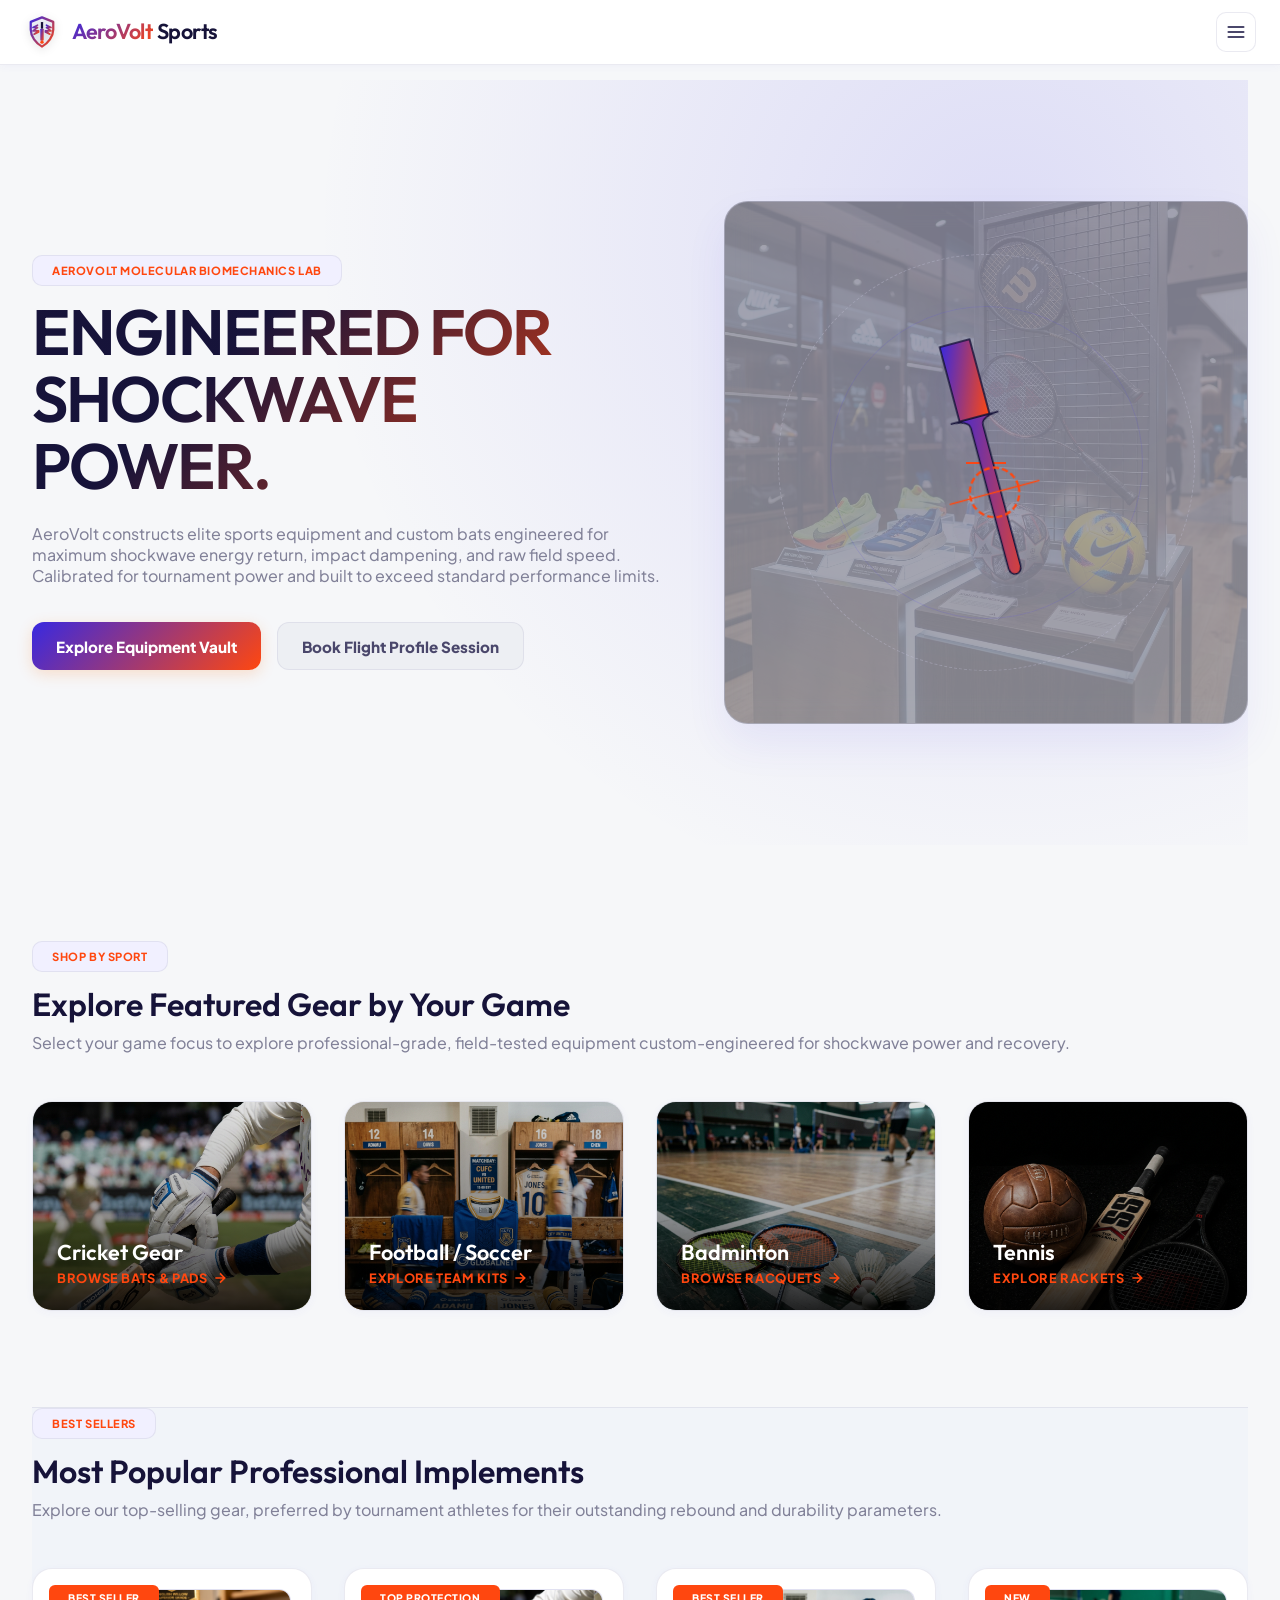
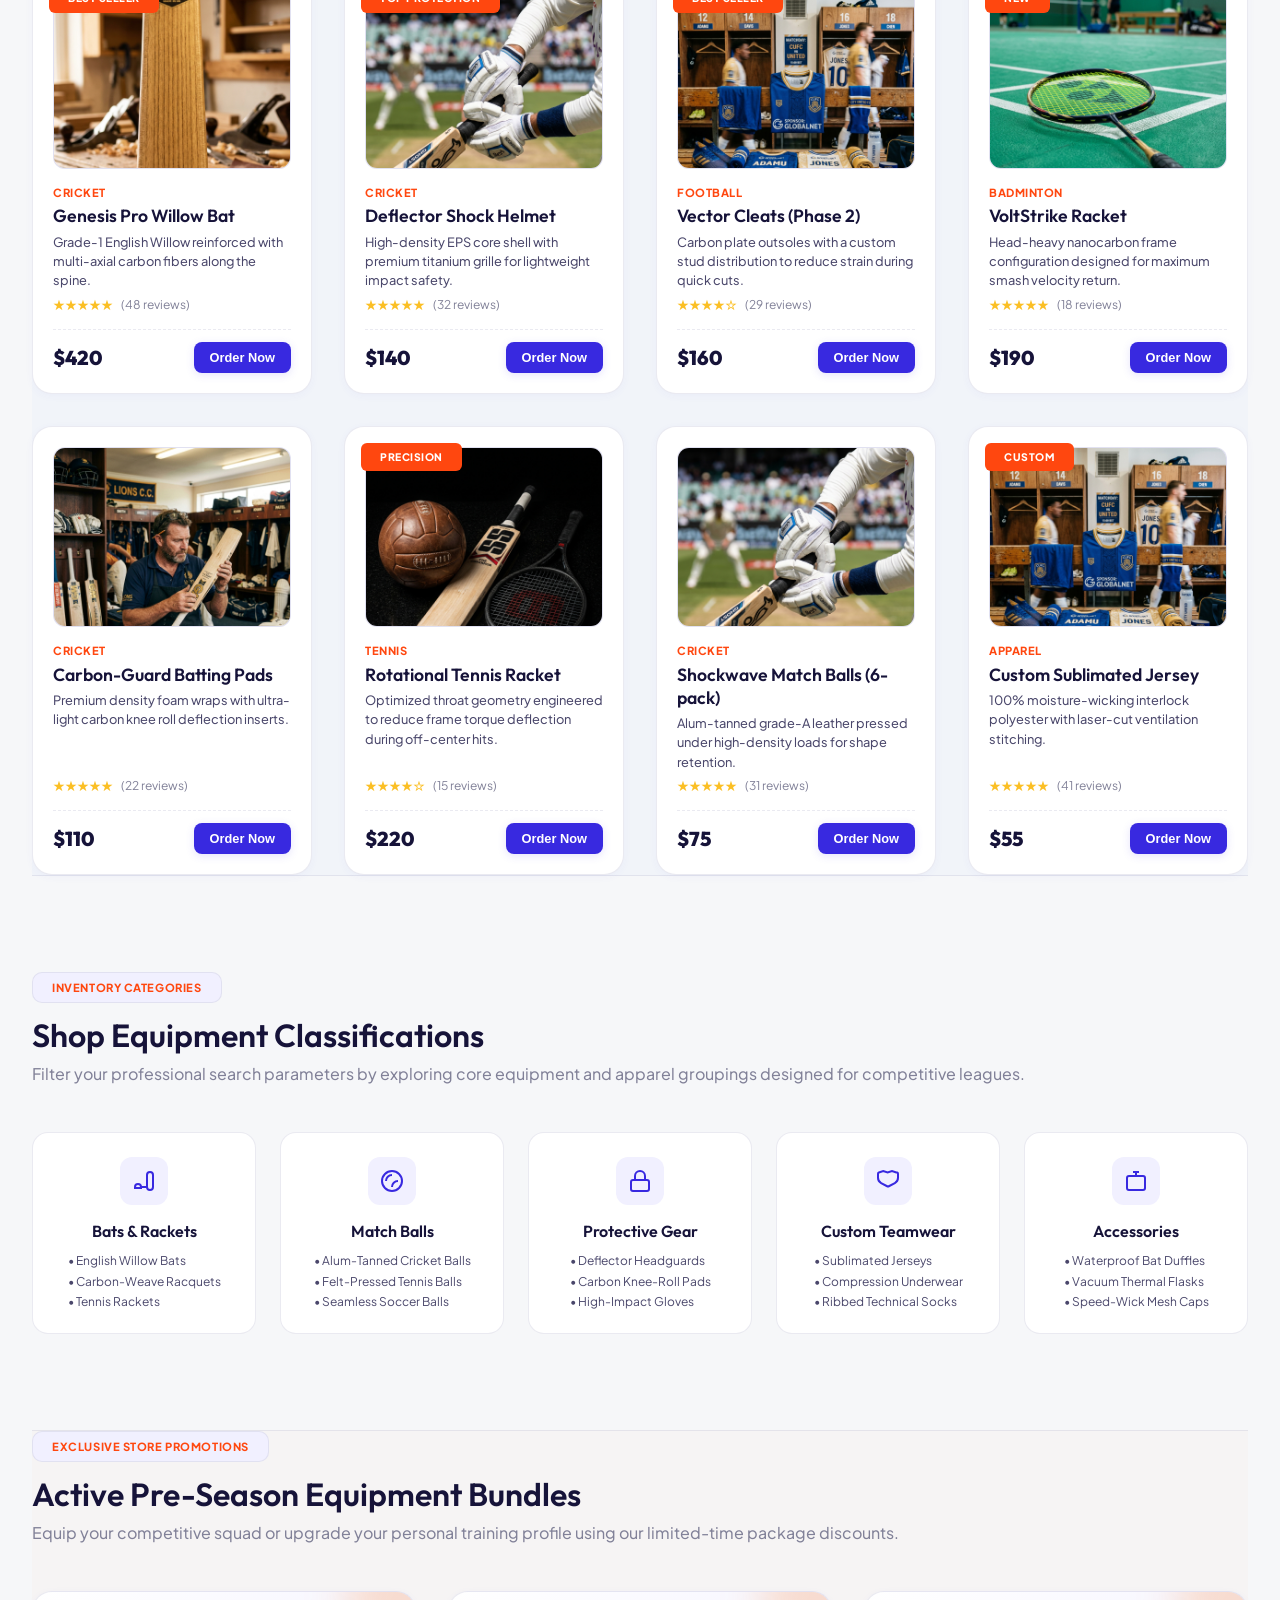
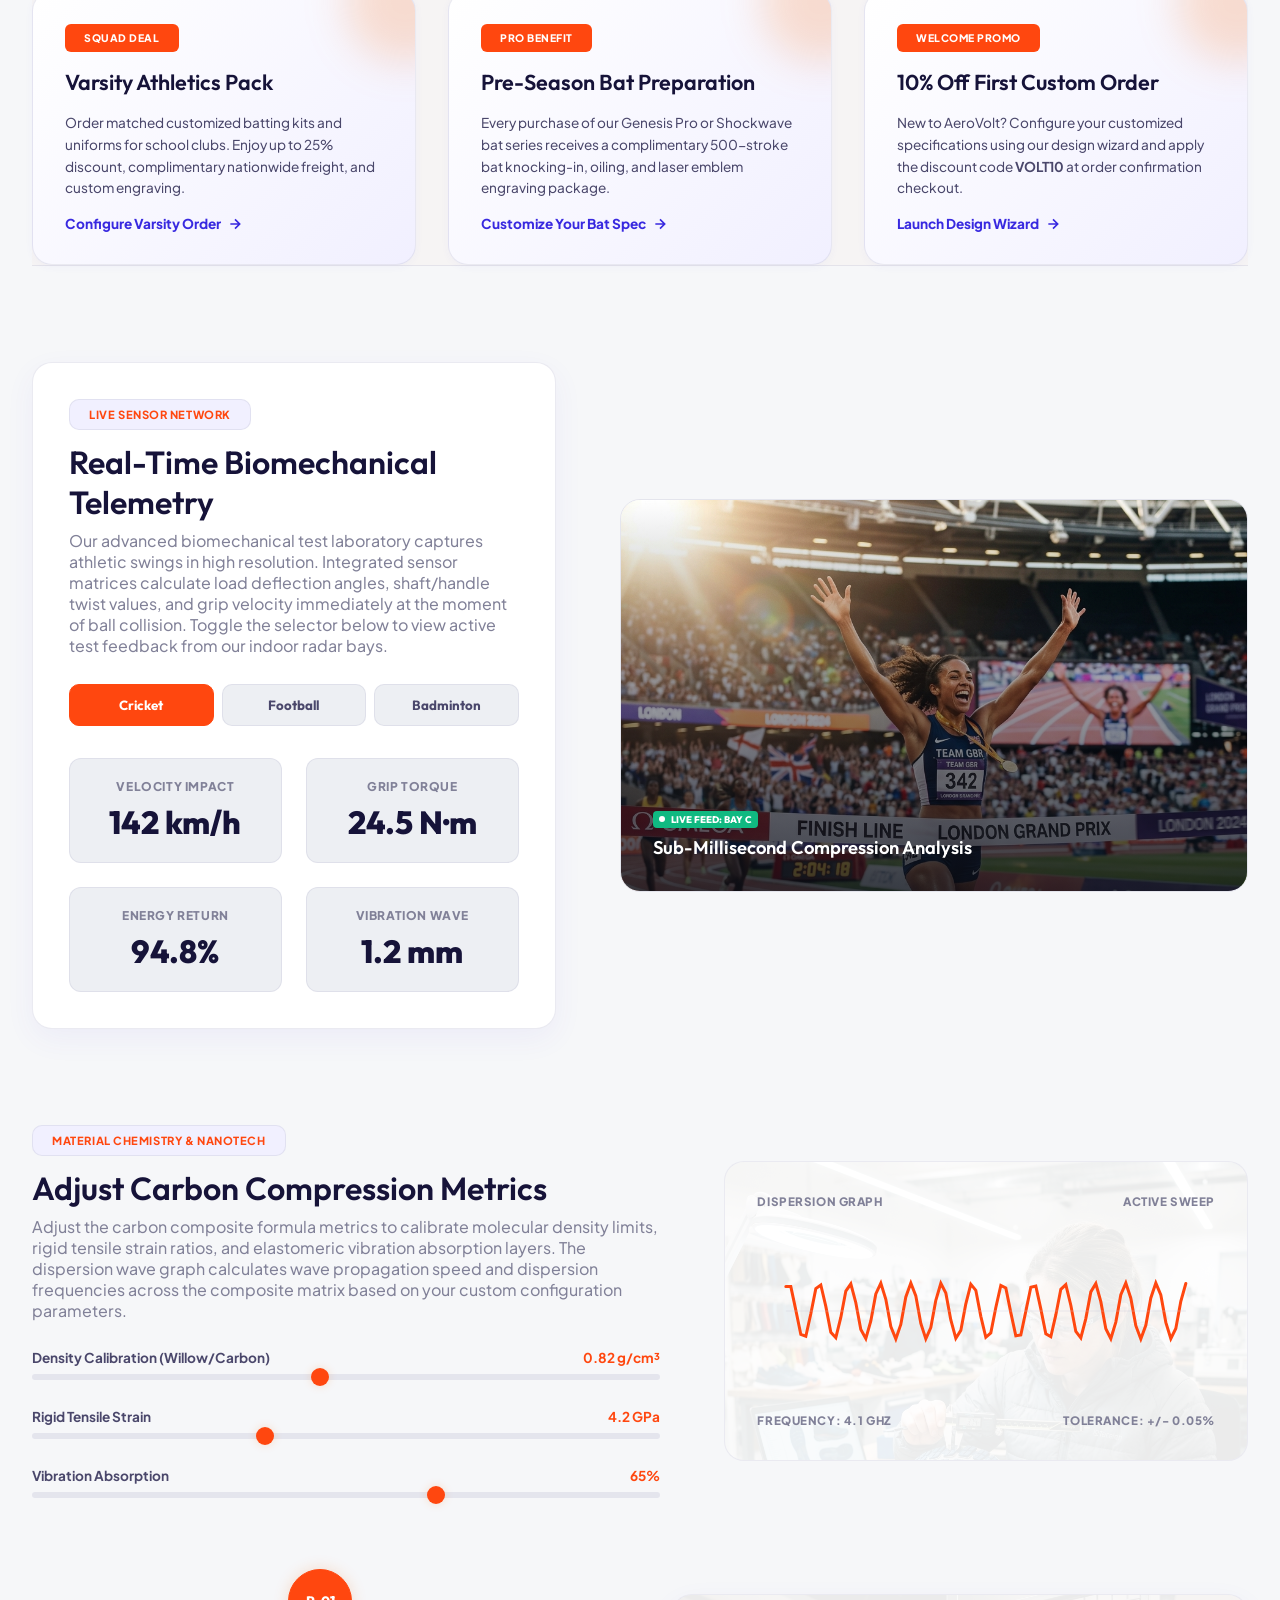
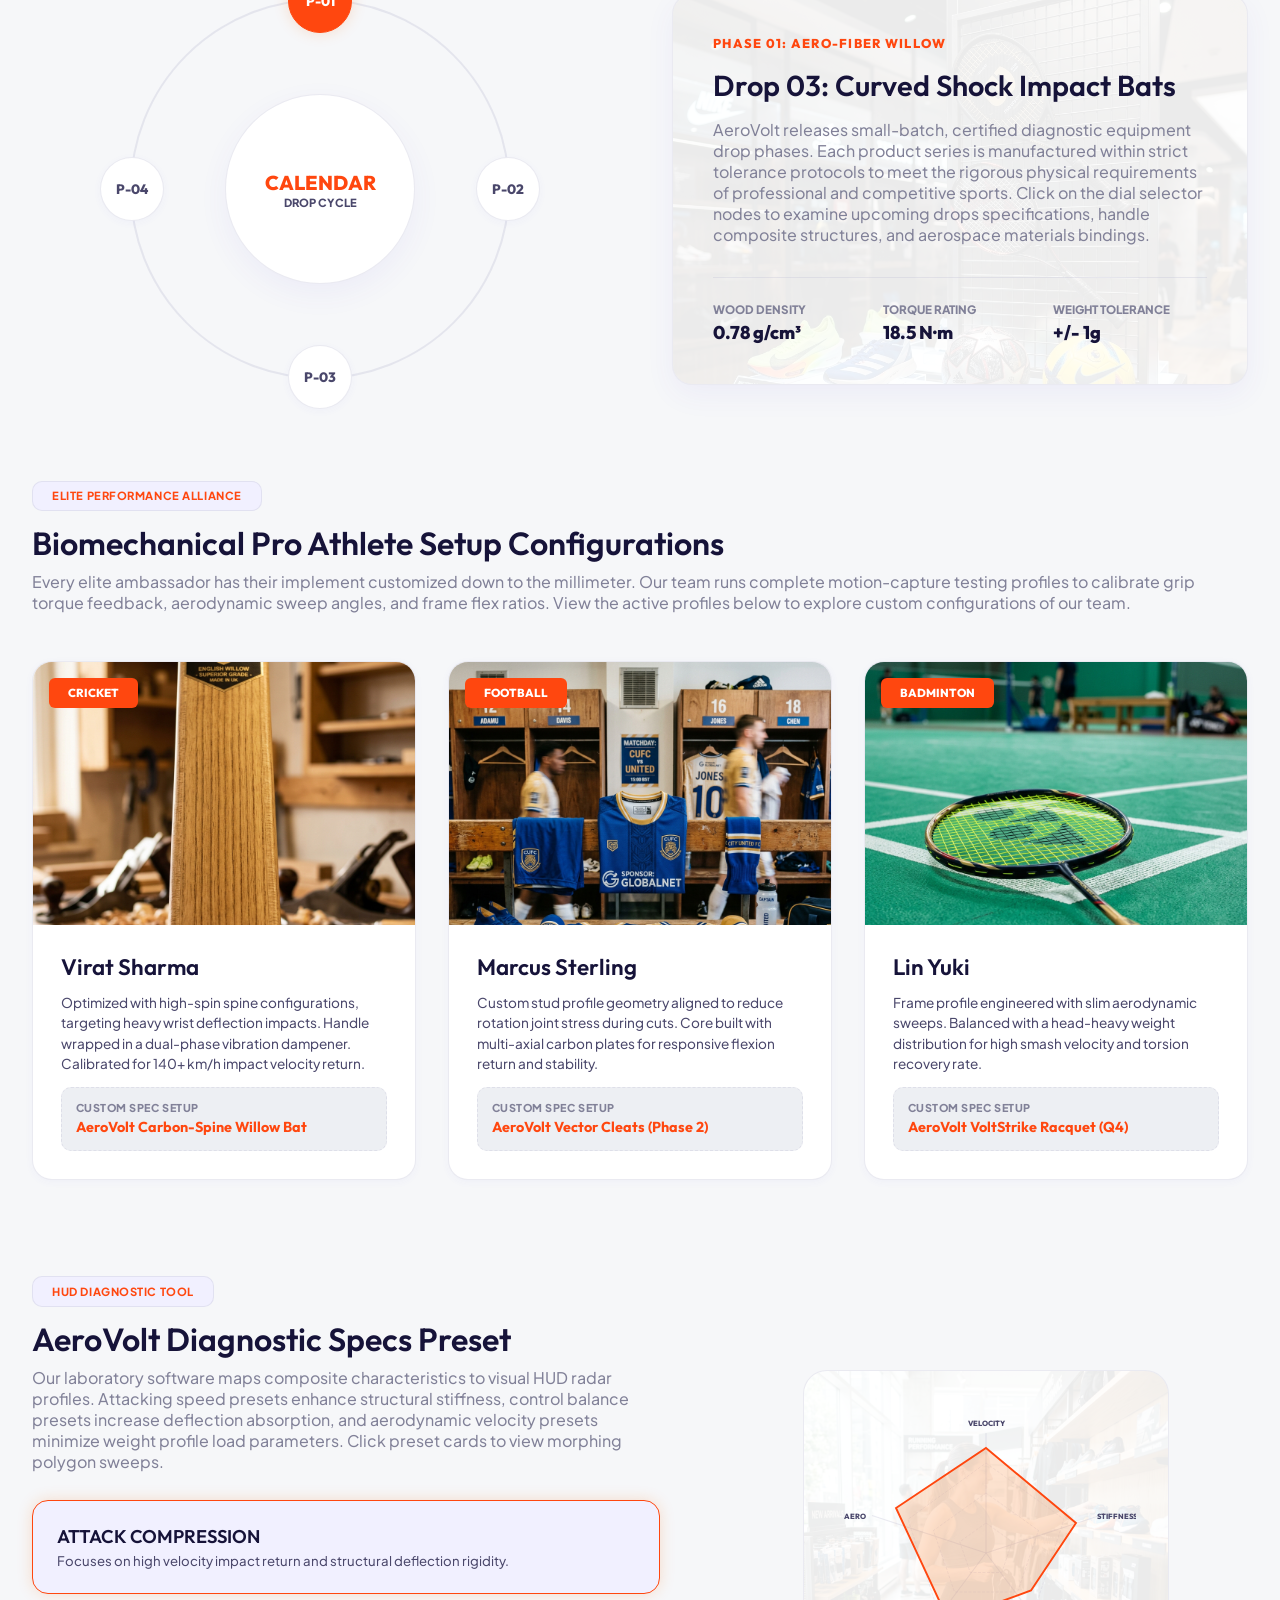
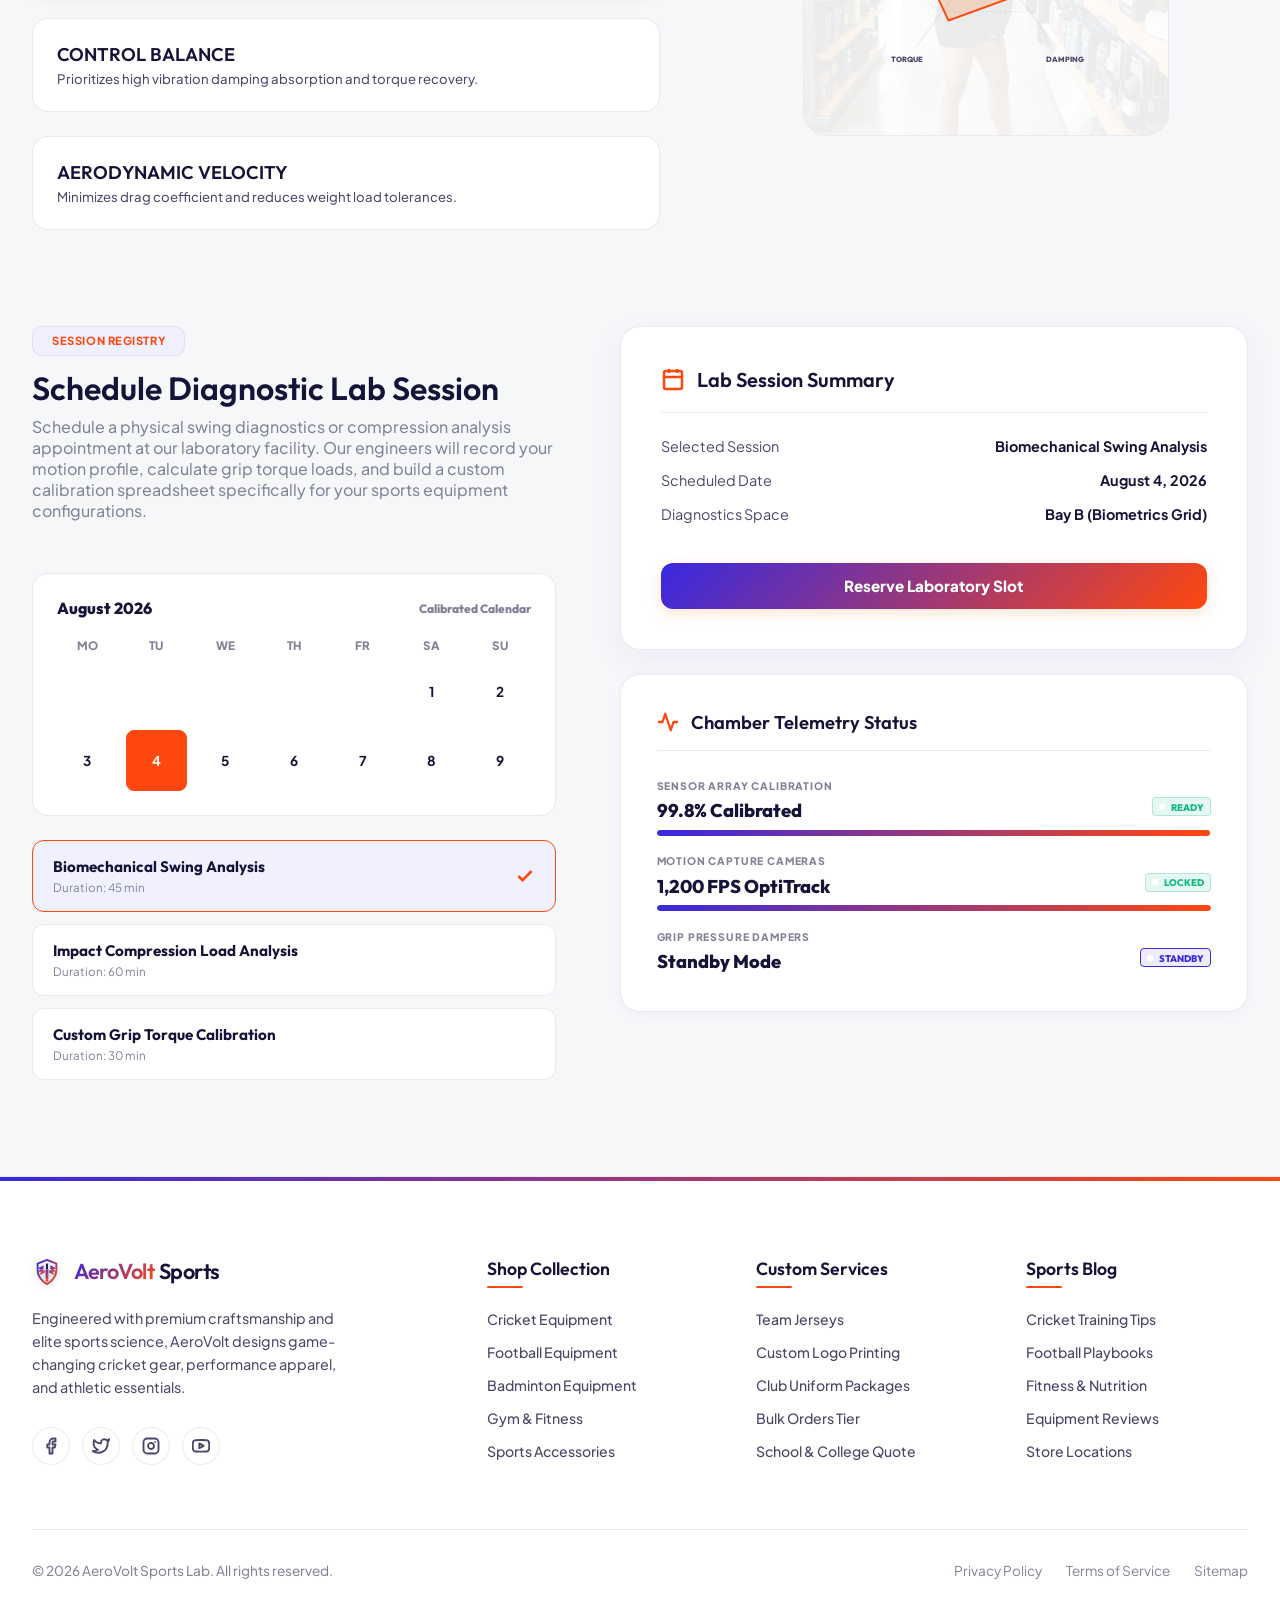
==== commit 3fd52417: "Updated project code" ====
--- a/index.html
+++ b/index.html
@@ -4361,6 +4361,15 @@
         }
         p, .section-desc, .hero-desc, .offer-desc, .modal-desc, .product-desc, .athlete-card-formula, .card-formula, .about-story-text, .kit-spec-node span, .spec-item span, .contact-card-desc {
             font-weight: 450 !important;
+        }
+        .section-tag, .product-badge, .offer-badge, .athlete-sport-badge, .hero-badge, .blog-badge, .orders-badge, .preview-season-badge {
+            display: inline-flex !important;
+            align-items: center !important;
+            justify-content: center !important;
+            line-height: 1 !important;
+            padding: 0.55rem 1.2rem !important;
+            height: auto !important;
+            box-sizing: border-box !important;
         }
 </style>
     <link rel="icon" type="image/svg+xml" href="images/favicon.svg">
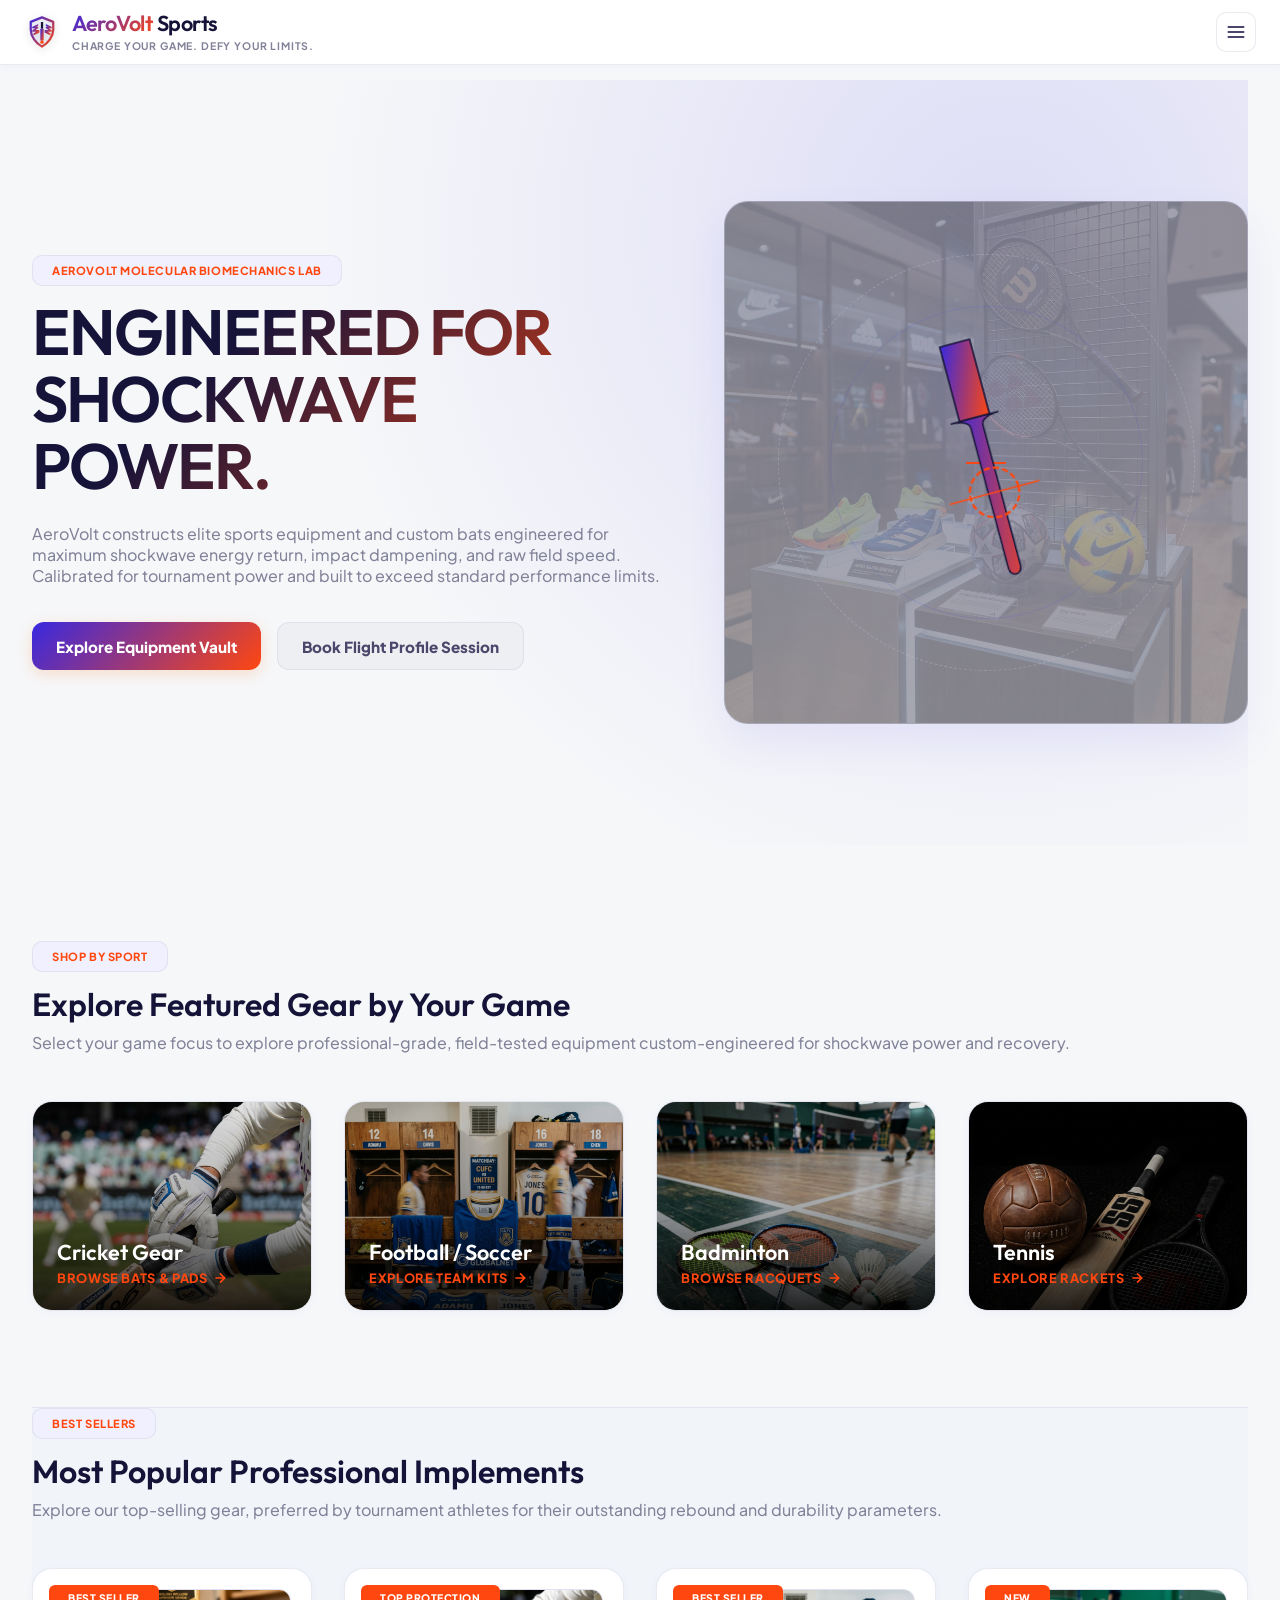
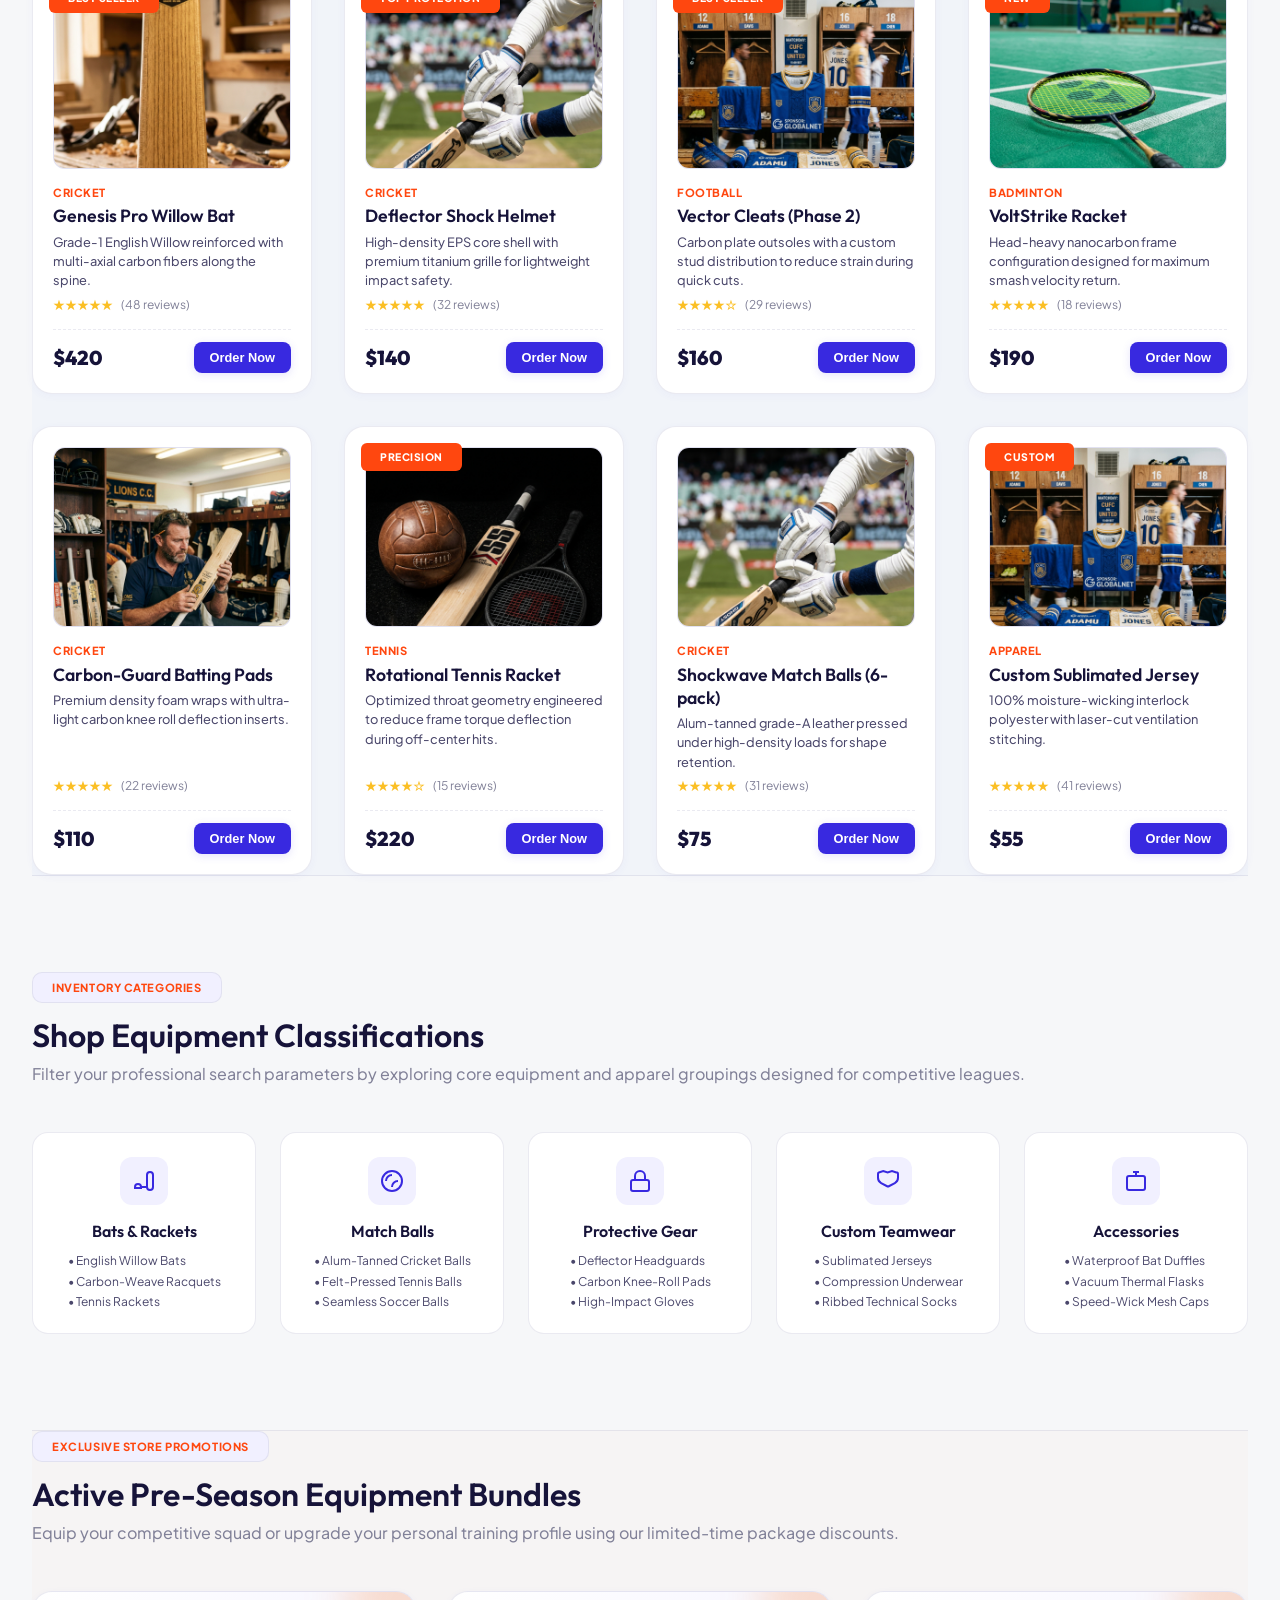
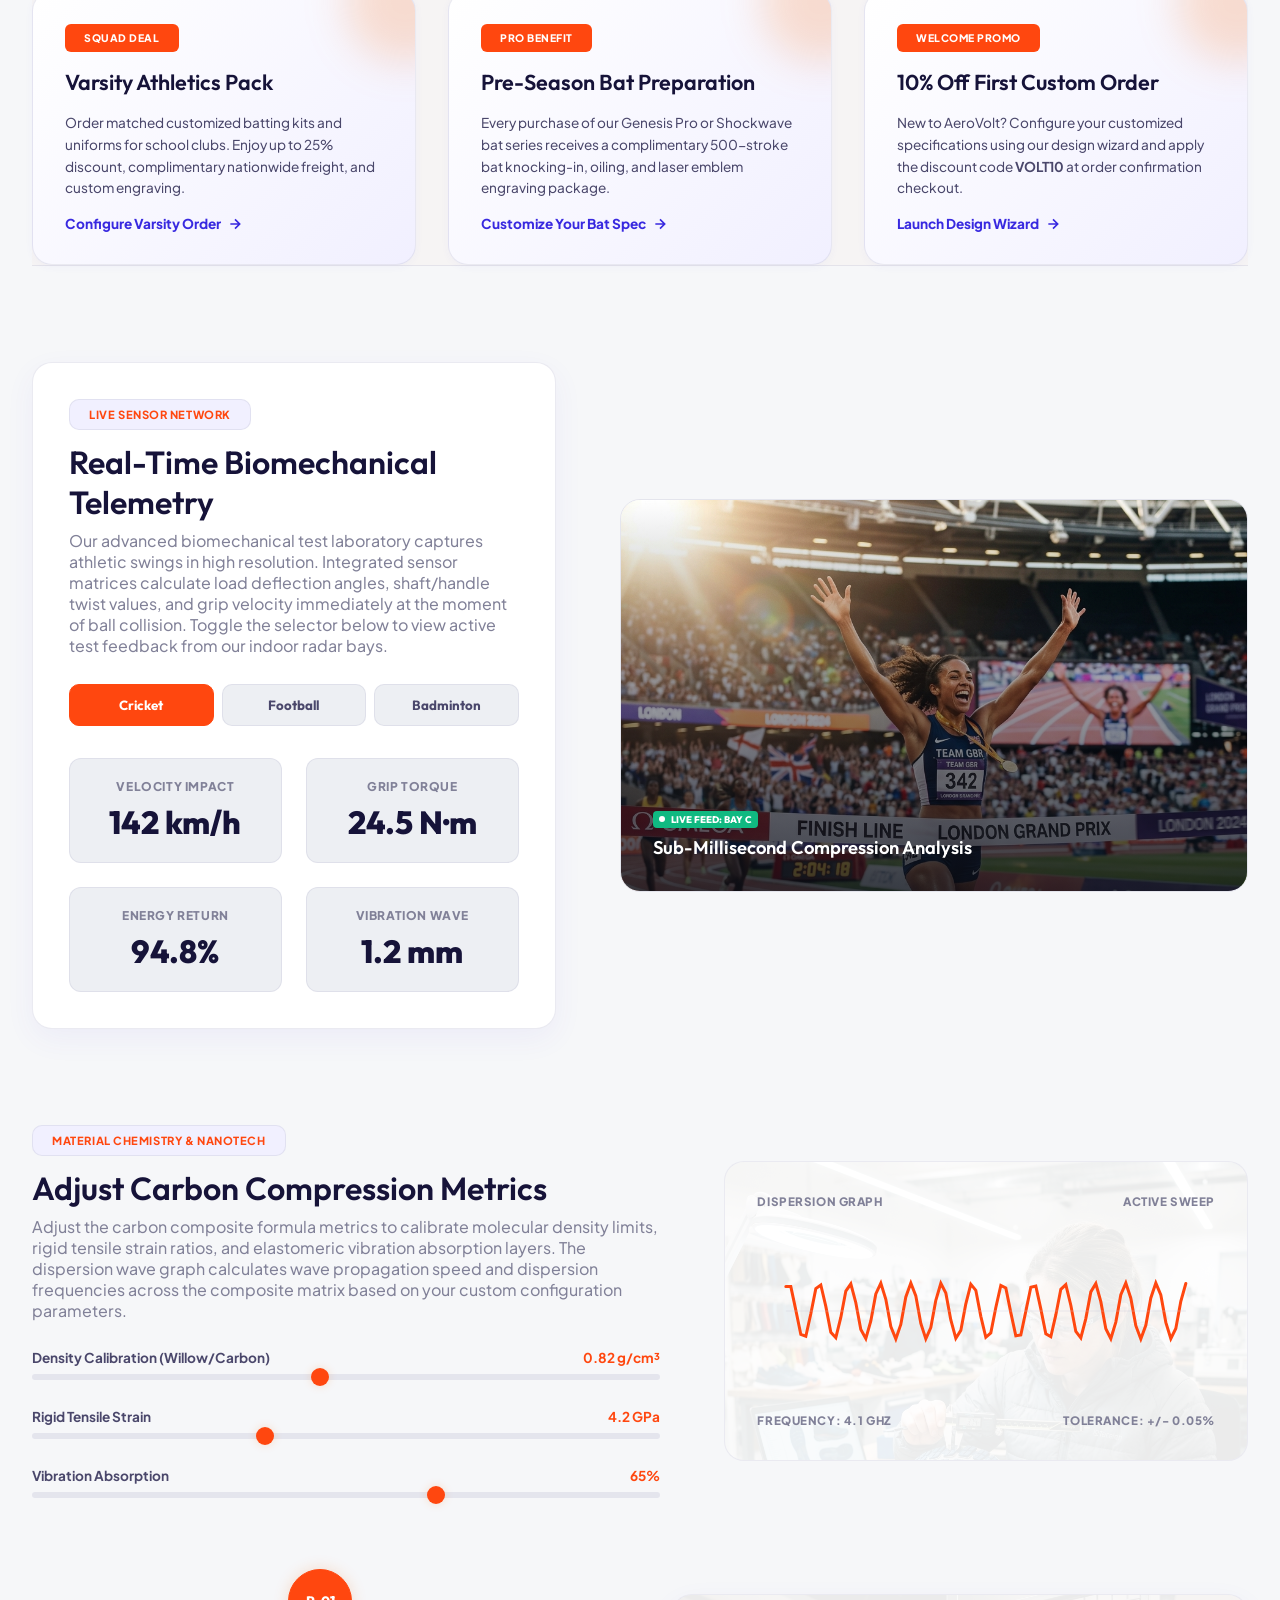
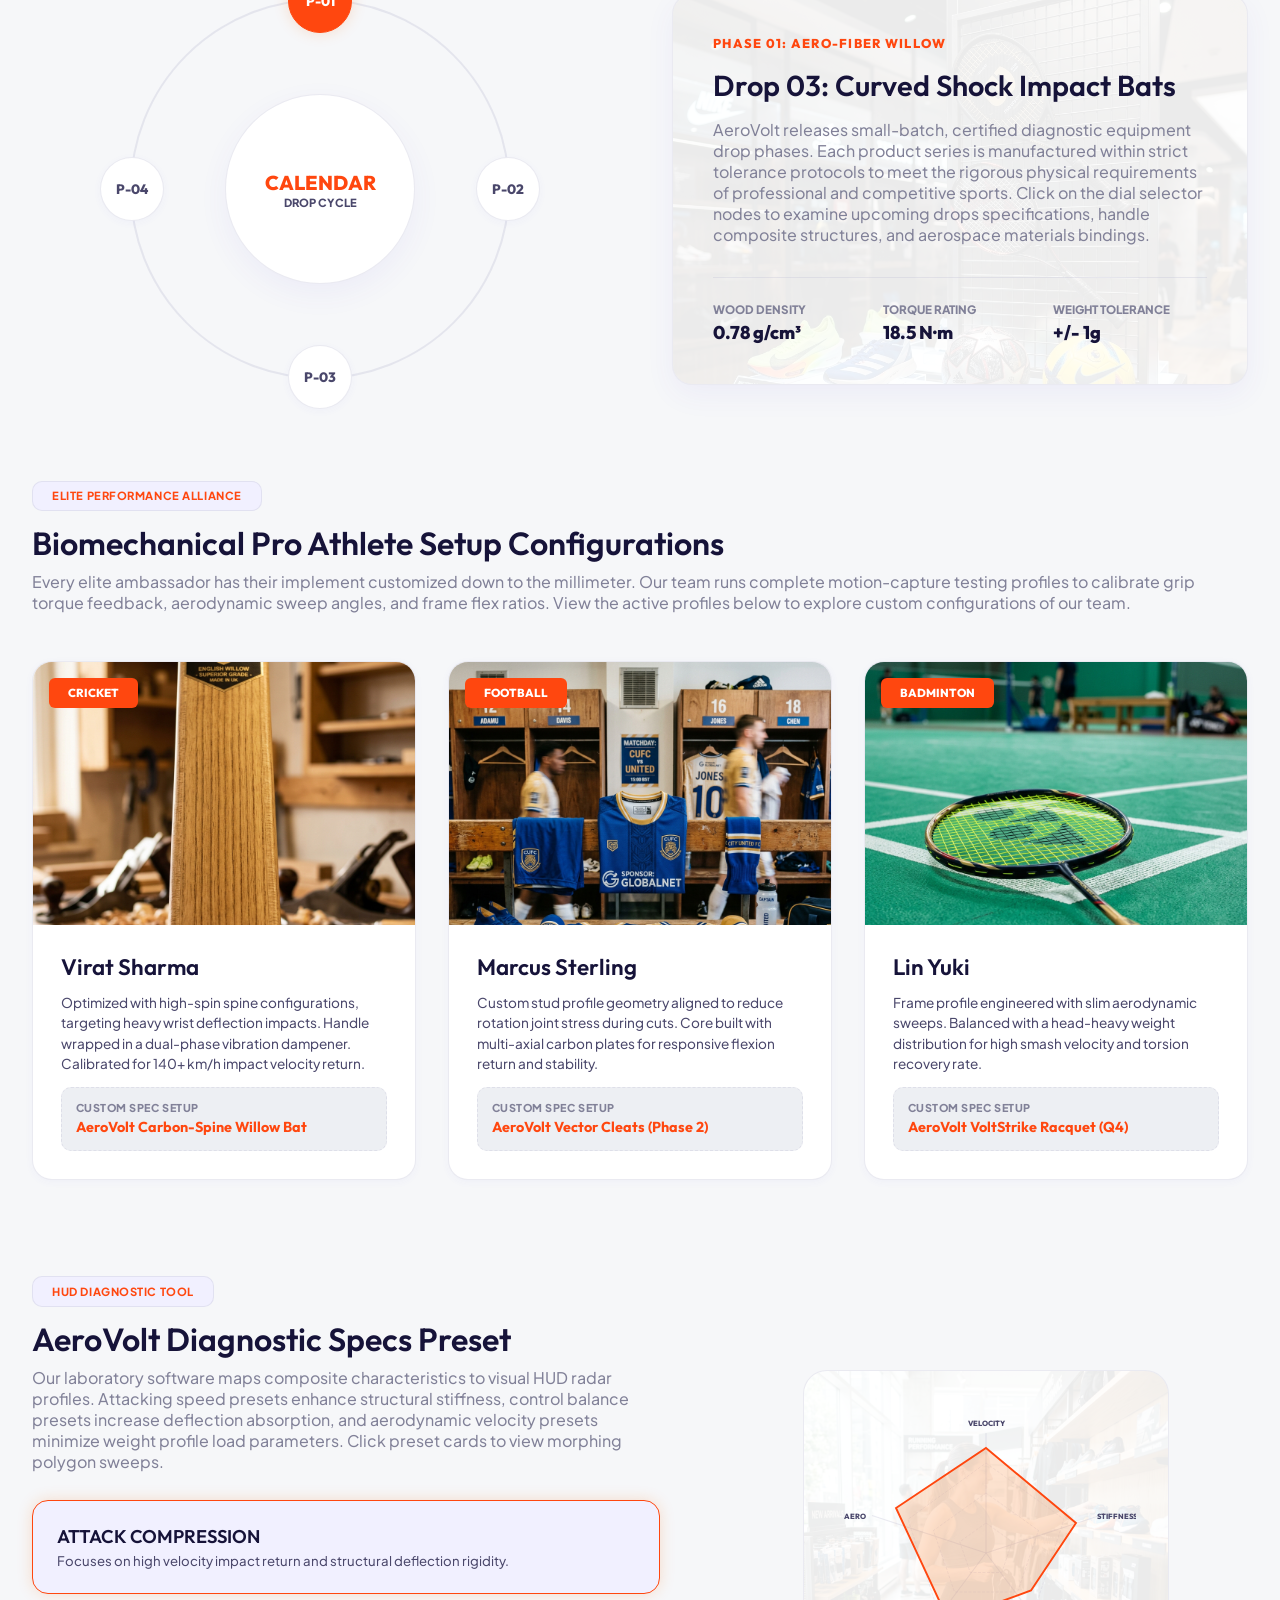
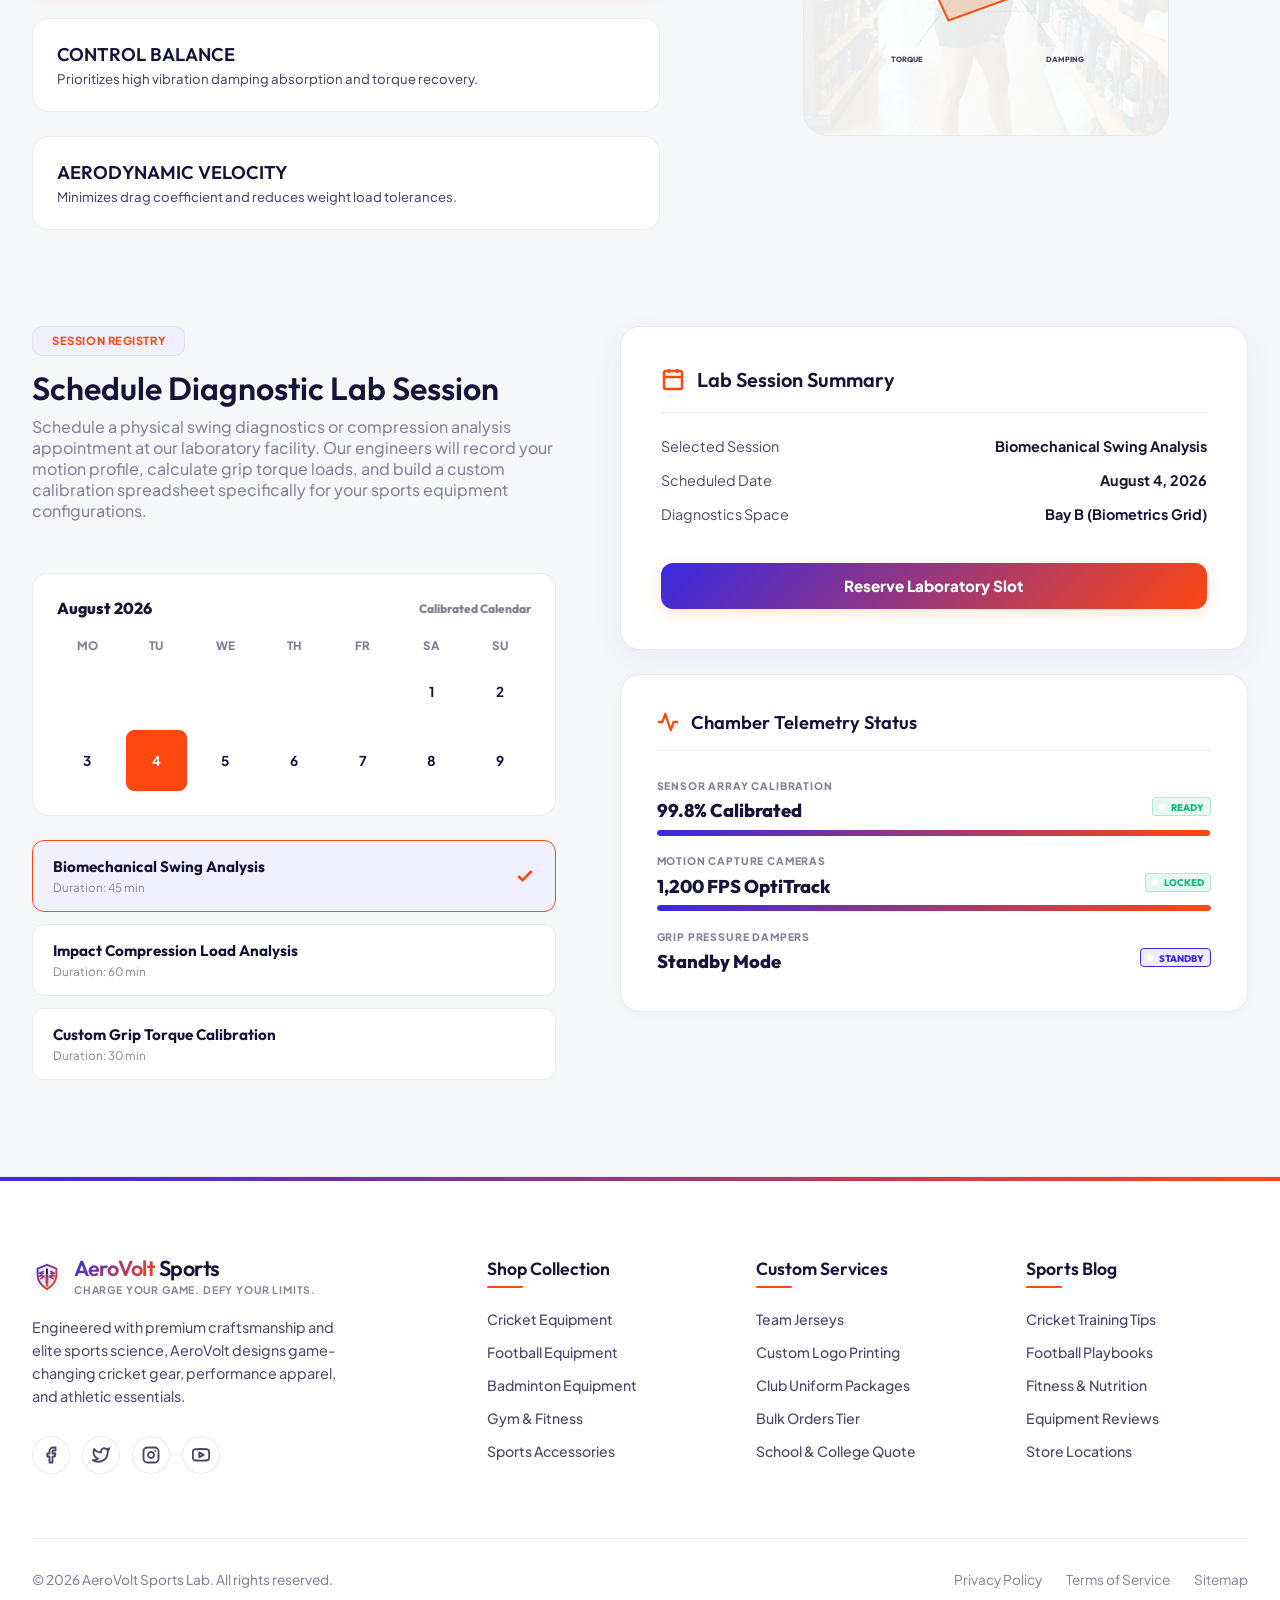
==== commit 5e6db549: "Updated project code" ====
--- a/index.html
+++ b/index.html
@@ -4411,6 +4411,7 @@
                 </div>
                 <div class="logo-text-wrapper">
                     <h1 class="logo-title"><span class="highlight">AeroVolt</span> Sports</h1>
+                    <span class="logo-tagline">Charge Your Game. Defy Your Limits.</span>
                 </div>
             </a>
 
@@ -4444,6 +4445,7 @@
                                 </div>
                                 <div class="logo-text-wrapper">
                                     <h1 class="logo-title"><span class="highlight">AeroVolt</span> Sports</h1>
+                                    <span class="logo-tagline">Charge Your Game. Defy Your Limits.</span>
                                 </div>
                             </a>
                             <button class="drawer-close-btn" id="drawer-close-btn" aria-label="Close Menu">
@@ -5545,6 +5547,7 @@
                     </div>
                     <div class="logo-text-wrapper">
                         <h2 class="logo-title"><span class="highlight">AeroVolt</span> Sports</h2>
+                        <span class="logo-tagline">Charge Your Game. Defy Your Limits.</span>
                     </div>
                 </a>
                 <p class="brand-desc">
